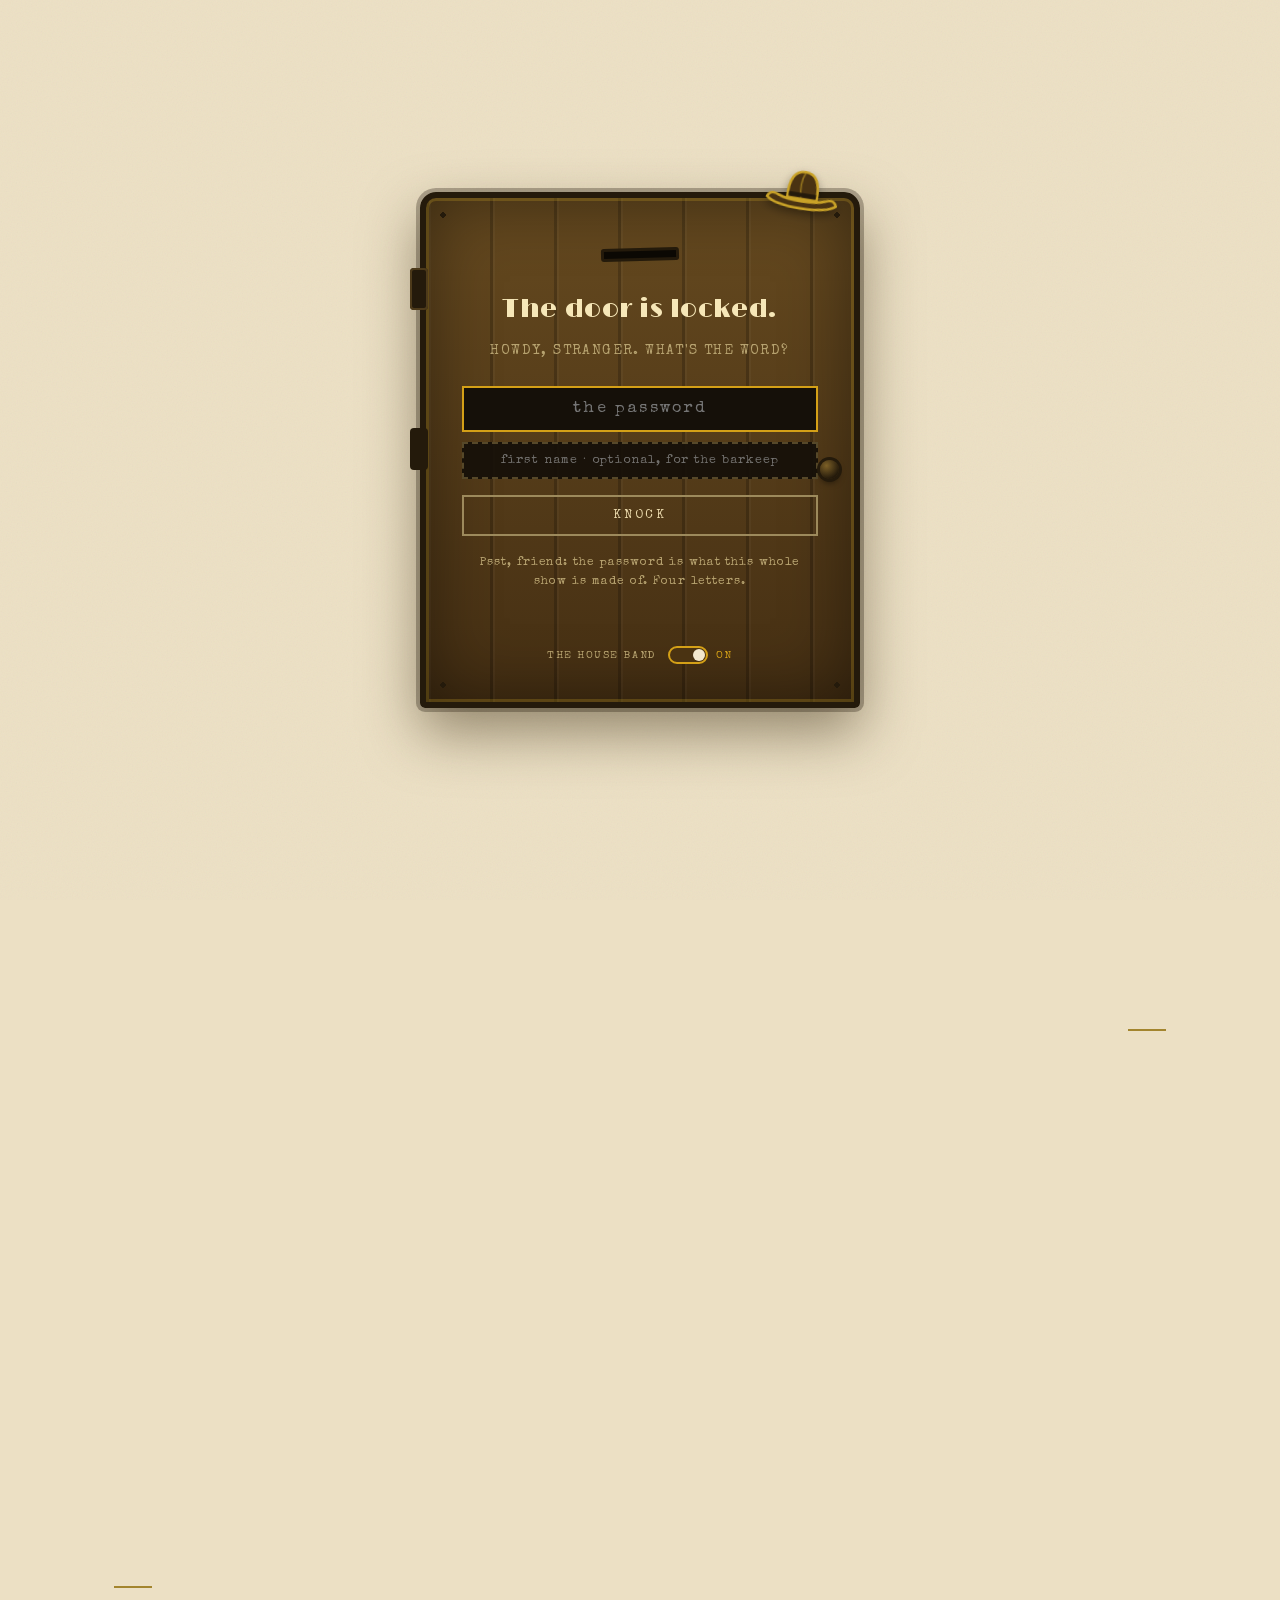
==== index.html @ 61520d90 "Add files via upload" ====
<!DOCTYPE html>
<html lang="en">
<head>
<meta charset="UTF-8">
<meta name="viewport" content="width=device-width, initial-scale=1.0">
<meta name="theme-color" content="#ece0c4">
<title>NOW SHOWING: TTB by the Numbers</title>
<meta name="description" content="Federal excise tax collections and regulated industry statistics from the Alcohol and Tobacco Tax and Trade Bureau (TTB), built entirely from TTB published data.">
<meta property="og:title" content="TTB by the Numbers">
<meta property="og:description" content="A prohibition-era picture show, with data. Federal excise taxes on alcohol, tobacco, firearms, and ammunition, told straight from TTB's published files.">
<meta property="og:type" content="website">
<meta property="og:image" content="https://juliettegudknecht-code.github.io/prohibition/og-image.png">
<meta property="og:image:width" content="1200">
<meta property="og:image:height" content="630">
<meta name="twitter:card" content="summary_large_image">
<link rel="icon" href="data:image/svg+xml,%3Csvg xmlns='http://www.w3.org/2000/svg' viewBox='0 0 64 64'%3E%3Crect width='64' height='64' fill='%2320180c'/%3E%3Crect x='4' y='4' width='56' height='56' fill='none' stroke='%23a3852e' stroke-width='2'/%3E%3Crect x='21' y='31' width='16' height='14' fill='%23a8842e'/%3E%3Crect x='18' y='22' width='22' height='26' fill='none' stroke='%23bf9c45' stroke-width='3'/%3E%3Cpath d='M40 28h4a6 6 0 0 1 6 6v6a6 6 0 0 1-6 6h-4' fill='none' stroke='%23bf9c45' stroke-width='3'/%3E%3Ccircle cx='20' cy='20' r='5' fill='%23f3e8cd'/%3E%3Ccircle cx='28' cy='17' r='6' fill='%23f3e8cd'/%3E%3Ccircle cx='35' cy='19' r='5' fill='%23f3e8cd'/%3E%3Ccircle cx='40' cy='22' r='4' fill='%23f3e8cd'/%3E%3C/svg%3E">
<link rel="apple-touch-icon" href="apple-touch-icon.png">
<script>
/* Speakeasy gate: lock the page before anything renders, unlock for the session.
   A light access gate, not real security (the page is fully client-side). */
(function(){ document.documentElement.className+=' locked'; })(); /* a speakeasy locks its door every time */
</script>
<style id="gateStyle">
  html.locked, html.locked body{ overflow:hidden !important; }
  html.locked body > *:not(#pwGate){ visibility:hidden !important; }
  #pwGate{ display:none; }
  html.locked #pwGate{
    display:flex; visibility:visible !important; position:fixed; inset:0; z-index:2147483647;
    align-items:center; justify-content:center; padding:24px; background:#ece0c4; text-align:center;
    background-image:url("data:image/svg+xml,%3Csvg xmlns='http://www.w3.org/2000/svg' width='300' height='300'%3E%3Cfilter id='n'%3E%3CfeTurbulence type='fractalNoise' baseFrequency='.8' numOctaves='2'/%3E%3C/filter%3E%3Crect width='300' height='300' filter='url(%23n)' opacity='.06'/%3E%3C/svg%3E");
  }
  html.locked #pwGate{ perspective:1000px; }
  #pwGate .door{
    width:min(440px,100%); padding:50px 36px 38px; position:relative;
    background:
      repeating-linear-gradient(90deg, rgba(0,0,0,.2) 0 3px, rgba(255,255,255,.03) 3px 5px, transparent 5px 64px),
      linear-gradient(#65491f, #452f13);
    border:6px solid #241a0b; border-radius:16px 16px 5px 5px;
    box-shadow:0 0 0 4px rgba(36,26,11,.3), inset 0 0 0 3px rgba(201,162,39,.25),
      inset 0 0 70px rgba(0,0,0,.45), 0 24px 55px rgba(60,45,20,.5);
    animation:doorIn .5s ease both;
  }
  #pwGate .door::before{
    content:""; position:absolute; left:-16px; top:70px; width:18px; height:42px;
    background:#241a0b; border-radius:4px;
    box-shadow:0 160px 0 #241a0b, inset 0 0 0 2px #4d3a1a;
  }
  #pwGate .door::after{
    content:""; position:absolute; right:15px; top:52%; width:19px; height:19px;
    border-radius:50%; background:radial-gradient(circle at 34% 30%, #7d6027, #241a0b 72%);
    box-shadow:0 0 0 3px #241a0b, 0 4px 6px rgba(0,0,0,.5);
  }
  #pwGate .nails{ position:absolute; inset:10px; pointer-events:none;
    background:
      radial-gradient(circle 4.5px at 7px 7px, #241a0b 62%, transparent 63%),
      radial-gradient(circle 4.5px at calc(100% - 7px) 7px, #241a0b 62%, transparent 63%),
      radial-gradient(circle 4.5px at 7px calc(100% - 7px), #241a0b 62%, transparent 63%),
      radial-gradient(circle 4.5px at calc(100% - 7px) calc(100% - 7px), #241a0b 62%, transparent 63%);
  }
  #pwGate .doorsign{
    position:absolute; top:-64px; left:50%; width:262px; margin-left:-131px;
    transform:rotate(-3.5deg);
    background:linear-gradient(#7d5c2c, #63471c); border:4px solid #241a0b; border-radius:8px;
    font-family:"Limelight",serif; font-size:17px; letter-spacing:.16em; text-transform:uppercase;
    color:#d9a83c; padding:8px 8px 9px; text-indent:.16em;
    box-shadow:0 8px 16px rgba(60,45,20,.4);
  }
  /* the old WELCOME, painted over: speakeasies are not welcoming */
  #pwGate .ds-no{
    display:block; position:relative; font-size:11px; letter-spacing:.34em; color:#8f7443;
  }
  #pwGate .ds-no::after{
    content:""; position:absolute; left:22%; right:22%; top:50%; height:2.5px;
    background:#a3271c; transform:rotate(-4deg); opacity:.85;
  }
  #pwGate .ds-yes{ display:block; margin-top:1px; }
  /* the knocking fist: appears at the door, raps twice, then the door opens */
  #pwGate .knocker{
    position:absolute; right:44px; top:44%; width:56px; height:auto;
    opacity:0; pointer-events:none; transform-origin:85% 85%;
    z-index:12; /* the rapping fist stays over the inputs and text, never behind them */
  }
  #pwGate.knocking .knocker{ animation:fistKnock .64s ease-in-out both; }
  @keyframes fistKnock{
    0%{ opacity:0; transform:translate(30px,-10px) rotate(18deg); }
    18%{ opacity:1; transform:translate(0,0) rotate(0deg); }
    30%{ transform:translate(22px,-7px) rotate(13deg); }
    48%{ transform:translate(0,0) rotate(0deg); }
    70%{ opacity:1; transform:translate(18px,-6px) rotate(10deg); }
    100%{ opacity:0; transform:translate(30px,-10px) rotate(18deg); }
  }
  #pwGate.knocking .door{ animation:doorRattle .64s ease-in-out; }
  @keyframes doorRattle{
    0%,12%,40%,62%,100%{ transform:translateX(0); }
    20%{ transform:translateX(-3px); }
    26%{ transform:translateX(2px); }
    50%{ transform:translateX(-3px); }
    56%{ transform:translateX(2px); }
  }
  @media (prefers-reduced-motion: reduce){
    #pwGate.knocking .knocker, #pwGate.knocking .door{ animation:none; }
  }
  #pwGate .doorsign::before, #pwGate .doorsign::after{
    content:""; position:absolute; top:-17px; width:4px; height:19px; background:#241a0b;
  }
  #pwGate .doorsign::before{ left:30px; transform:rotate(9deg); }
  #pwGate .doorsign::after{ right:30px; transform:rotate(-9deg); }
  /* the barkeep's hat, tossed onto the door corner, swaying with the draft */
  #pwGate .doorhat{
    position:absolute; top:-31px; right:8px; width:80px; height:auto;
    transform:rotate(9deg); transform-origin:50% 10%;
    filter:drop-shadow(0 4px 5px rgba(0,0,0,.35));
    animation:hatSway 5.5s ease-in-out infinite alternate;
  }
  @keyframes hatSway{ from{ transform:rotate(4deg); } to{ transform:rotate(13deg); } }
  @media (prefers-reduced-motion: reduce){
    #pwGate .doorhat{ animation:none; }
  }
  @keyframes doorIn{ from{ opacity:0; transform:translateY(12px); } to{ opacity:1; transform:none; } }
  #pwGate.opening .door{
    transform-origin:left center;
    animation:doorOpen .8s cubic-bezier(.5,.05,.7,.5) forwards;
  }
  #pwGate.opening{ animation:gateFade .5s ease .4s forwards; }
  @keyframes doorOpen{ to{ transform:rotateY(-82deg); opacity:.25; } }
  @keyframes gateFade{ to{ opacity:0; } }
  @media (prefers-reduced-motion: reduce){
    #pwGate .door, #pwGate.opening .door, #pwGate.opening{ animation:none; }
  }
  #pwGate .slot{
    width:78px; height:13px; margin:0 auto 26px; background:#0b0803;
    border:3px solid #241a0b; border-radius:3px; transform:rotate(-1.6deg);
  }
  #pwGate h2{
    margin:0 0 10px; font-family:"Limelight",serif; font-weight:400;
    font-size:27px; color:#f6e7b8; letter-spacing:.02em;
  }
  #pwGate .ask{
    font-family:"Special Elite","Courier New",monospace; font-size:14px; color:#b7a370;
    letter-spacing:.1em; text-transform:uppercase; margin:0 0 24px;
  }
  #pwGate input{
    width:100%; box-sizing:border-box; padding:13px 14px; font-size:16px; text-align:center;
    font-family:"Special Elite","Courier New",monospace; letter-spacing:.14em;
    background:#151009; border:2px solid #574a2c; color:#efe2bb; outline:none;
  }
  #pwGate input:focus{ border-color:#d4a017; }
  #pwGate button{
    margin-top:16px; width:100%; padding:12px; cursor:pointer;
    font-family:"Special Elite","Courier New",monospace; font-size:13px;
    letter-spacing:.22em; text-transform:uppercase;
    background:transparent; border:2px solid #9d8a5c; color:#e9d8ab;
  }
  #pwGate button:hover{ border-color:#d4a017; color:#d4a017; }
  #pwGate .hint{
    margin:18px 0 0; font-family:"Special Elite","Courier New",monospace;
    font-size:12px; letter-spacing:.08em; color:#b7a370;
  }
  #pwGate .msg{
    min-height:20px; margin-top:14px; font-family:"Special Elite","Courier New",monospace;
    font-size:12px; letter-spacing:.08em; color:#a3392a;
  }
  #pwGate.bad .door{ animation:doorShake .4s; }
  @keyframes doorShake{ 0%,100%{transform:translateX(0);} 20%{transform:translateX(-9px);} 40%{transform:translateX(8px);} 60%{transform:translateX(-6px);} 80%{transform:translateX(4px);} }
  #pwGate .gate-sound{
    display:flex; align-items:center; justify-content:center; gap:11px; margin-top:20px;
    font-family:"Special Elite","Courier New",monospace; font-size:11px; letter-spacing:.14em;
    text-transform:uppercase; color:#b7a370;
  }
  #pwGate .gs-switch{
    display:inline-flex; align-items:center; gap:8px; width:auto; margin:0; padding:0;
    background:transparent; border:none; cursor:pointer; color:#b7a370;
    font-family:inherit; font-size:11px; letter-spacing:.14em; text-transform:uppercase;
  }
  #pwGate .gs-track{
    position:relative; width:40px; height:18px; border-radius:10px; flex:none;
    background:#151009; border:2px solid #574a2c; transition:background .2s, border-color .2s;
  }
  #pwGate .gs-knob{
    position:absolute; top:1px; left:1px; width:12px; height:12px; border-radius:50%;
    background:#9d8a5c; transition:transform .22s cubic-bezier(.3,.7,.4,1.3), background .2s;
  }
  #pwGate .gs-switch:hover{ color:#d4a017; border:none; }
  #pwGate .gs-switch[aria-checked="true"] .gs-track{ background:#4a3312; border-color:#d4a017; }
  #pwGate .gs-switch[aria-checked="true"] .gs-knob{ transform:translateX(22px); background:#f3e8cd; }
  #pwGate .gs-switch[aria-checked="true"] .gs-state{ color:#d4a017; }
</style>
<link rel="stylesheet" href="styles.css?v=102">
</head>
<body>

<div id="pwGate">
  <div class="door">
    <svg class="doorhat" viewBox="0 0 76 50" aria-hidden="true">
      <path d="M24 31 C23 13 28 5 38 5 C48 5 53 13 52 31 Z" fill="#4a3312" stroke="#c9a227" stroke-width="2.5" stroke-linejoin="round"/>
      <path d="M38 6 C35 13 35 22 37 30" fill="none" stroke="#c9a227" stroke-width="1.6" opacity=".55"/>
      <path d="M25 27 h26" stroke="#241a0b" stroke-width="4"/>
      <path d="M5 33 C7 27 12 28 16 30 C26 34 50 34 60 30 C64 28 69 27 71 33 C60 42 16 42 5 33 Z" fill="#4a3312" stroke="#c9a227" stroke-width="2.5" stroke-linejoin="round"/>
    </svg>
    <span class="nails" aria-hidden="true"></span>
    <svg class="knocker" viewBox="0 0 64 56" aria-hidden="true">
      <g stroke="#241a0b" stroke-width="2.4" stroke-linejoin="round">
        <rect x="42" y="16" width="16" height="26" rx="3" fill="#4a3312"/>
        <path d="M10 24 q-3 6 0 12 q1 3 5 4 l24 3 q7 0 7 -6 l0 -14 q0 -6 -7 -6 l-24 3 q-4 1 -5 4 z" fill="#e8c87d"/>
        <path d="M10 24 q6 -2 10 0 M10 36 q6 2 10 0 M14 30 h8" fill="none" stroke-width="1.8" opacity=".55"/>
        <path d="M20 40 q10 5 18 2" fill="none" stroke-width="1.8" opacity=".55"/>
      </g>
    </svg>
    <div class="slot"></div>
    <h2 id="gateTitle">The door is locked.</h2>
    <p class="ask" id="gateAsk">Howdy, stranger. What's the word?</p>
    <form id="gateForm">
      <input id="gateInput" type="password" autocomplete="off" autocapitalize="off" spellcheck="false" aria-label="Password" placeholder="the password">
      <input id="nameOpt" type="text" maxlength="24" autocomplete="off" spellcheck="false" aria-label="First name, optional" placeholder="first name &middot; optional, for the barkeep">
      <button type="submit">Knock</button>
    </form>
    <p class="hint" id="gateHint">Psst, friend: the password is what this whole show is made of. Four letters.</p>
    <p class="msg" id="gateMsg"></p>
    <div class="gate-sound">
      <span class="gs-label">The house band</span>
      <button type="button" id="gateSoundBtn" class="gs-switch" role="switch" aria-checked="true" aria-label="Play music when you enter">
        <span class="gs-track"><span class="gs-knob"></span></span>
        <span class="gs-state">On</span>
      </button>
    </div>
  </div>
</div>
<script>
(function(){
  var pwForm=document.getElementById('gateForm'), pwInput=document.getElementById('gateInput'),
      nameOpt=document.getElementById('nameOpt'),
      gate=document.getElementById('pwGate'), msg=document.getElementById('gateMsg');
  if(!document.documentElement.classList.contains('locked')) return;
  var guest='';
  try{ nameOpt.value=sessionStorage.getItem('ttbName')||''; }catch(e){}
  pwInput.focus();

  /* the house-band switch: default ON now (she asked for the music back); off
     mutes both the record and the knock */
  var soundBtn=document.getElementById('gateSoundBtn'), soundOn=true;
  try{ var sv=sessionStorage.getItem('ttbSound'); soundOn=(sv===null)?true:(sv==='on'); }catch(e){}
  try{ sessionStorage.setItem('ttbSound', soundOn?'on':'off'); }catch(e){}
  function renderSound(){ if(!soundBtn) return; soundBtn.setAttribute('aria-checked',String(soundOn)); var st=soundBtn.querySelector('.gs-state'); if(st) st.textContent=soundOn?'On':'Off'; }
  renderSound();
  if(soundBtn) soundBtn.addEventListener('click',function(){ soundOn=!soundOn; try{ sessionStorage.setItem('ttbSound', soundOn?'on':'off'); }catch(e){} renderSound(); });

  /* two knuckle raps on old wood, only when the band is on */
  function knockSound(){
    if(!soundOn) return;
    try{
      var C=window.AudioContext||window.webkitAudioContext, ctx=new C();
      if(ctx.state==='suspended') ctx.resume();
      [0,0.26].forEach(function(off){
        var t=ctx.currentTime+0.02+off;
        var o=ctx.createOscillator(); o.type='sine';
        o.frequency.setValueAtTime(104,t); o.frequency.exponentialRampToValueAtTime(52,t+0.09);
        var g=ctx.createGain(); g.gain.setValueAtTime(0.5,t); g.gain.exponentialRampToValueAtTime(0.001,t+0.17);
        o.connect(g); g.connect(ctx.destination); o.start(t); o.stop(t+0.19);
      });
    }catch(e){}
  }

  function finishUnlock(){
    document.documentElement.classList.remove('locked');
    gate.classList.remove('opening','knocking');
    window.dispatchEvent(new Event('speakeasyUnlocked'));
  }
  function unlock(){
    try{ sessionStorage.setItem('ttbName', guest); }catch(e){}
    var reduce=false; try{ reduce=window.matchMedia('(prefers-reduced-motion: reduce)').matches; }catch(e){}
    if(reduce){ finishUnlock(); return; }
    /* knock first, like decent folk, then the door swings open */
    gate.classList.add('knocking');
    knockSound();
    setTimeout(function(){ gate.classList.add('opening'); }, 660);
    setTimeout(finishUnlock, 1500);
  }
  pwForm.addEventListener('submit', function(ev){
    ev.preventDefault();
    if(gate.classList.contains('knocking')) return;
    if(pwInput.value.trim().toLowerCase()==='data'){
      guest=(nameOpt.value||'').trim().slice(0,24);
      unlock();
    } else {
      gate.classList.remove('bad'); void gate.offsetWidth; gate.classList.add('bad');
      msg.textContent='That is not it. Read the whisper below and try again.';
      pwInput.select();
    }
  });
})();
</script>

<!-- ============ the picture show ============ -->
<div id="intro" aria-hidden="true">
  <div class="grain"></div>
  <div class="scratches"></div>
  <div class="vignette"></div>
  <svg class="tumbleweed" viewBox="0 0 60 60" fill="none" stroke="currentColor" stroke-linecap="round" aria-hidden="true">
    <path d="M31 7 C22 6 12 13 9 22 C6 32 10 44 19 49 C27 54 40 53 47 46 C53 40 55 30 51 21 C47 12 39 8 31 7" stroke-width=".7" opacity=".3"/>
    <path d="M29 31 C24 25 24 17 29 9 M29 31 C34 27 42 26 50 29 M29 31 C32 38 30 46 24 51 M29 31 C23 34 15 33 9 28 M29 31 C24 27 21 20 24 12 M29 31 C36 32 42 38 43 46 M29 31 C26 37 19 42 11 42 M29 31 C35 26 40 20 40 12 M29 31 C33 30 39 24 46 17 M29 31 C22 30 16 24 14 16" stroke-width=".9"/>
    <path d="M29 9l-4-3 M29 9l4-4 M50 29l5-4 M50 29l4 3 M24 51l-5 3 M24 51l2 5 M9 28l-5-3 M9 28l-4 4 M24 12l-4-4 M43 46l5 3 M43 46l3 5 M11 42l-5 3 M40 12l2-6 M46 17l5-3 M14 16l-3-5" stroke-width=".75" opacity=".85"/>
    <path d="M25 20c3 3 7 4 11 2 M20 35c4 4 10 4 15 0 M33 41c4-2 6-5 7-9 M22 26c2 4 6 6 10 6 M35 22c-1 4-4 7-8 8 M27 14c-2 3-2 7 0 10 M38 30c2 3 2 7-1 10 M17 22c0 4 2 8 6 10" stroke-width=".6" opacity=".5"/>
  </svg>

  <button id="introSkip" type="button">Skip the reel &#187;</button>

  <div class="scene" data-scene="0" data-screen-label="Reel leader">
    <div class="leader-wrap">
      <div class="leader">
        <span class="sweep"></span>
        <span id="leaderNum" class="l-num">3</span>
      </div>
      <p class="leader-cap">The picture show is about to begin</p>
    </div>
  </div>

  <div class="scene" data-scene="1" data-screen-label="Howdy card">
    <div class="card">
      <div class="deco">&#9670; &middot; &#9670; &middot; &#9670;</div>
      <p class="typed" data-type="Howdy. This is the story of taxes, taverns, and the bureau that kept the books."></p>
      <p class="sub">A true story, from the bureau's own books</p>
    </div>
  </div>

  <div class="scene" data-scene="2" data-screen-label="The dry years">
    <div class="card">
      <div class="deco">&#9670; &middot; &#9670; &middot; &#9670;</div>
      <p class="typed" data-type="In 1920, the country goes dry."></p>
      <div class="era-row">
        <div class="era">
          <span class="stamp s-red">Prohibited<small>jan 17, 1920</small></span>
          <p class="typed" data-type="Treasury agents run enforcement. The TTB is still 83 years away."></p>
        </div>
        <div class="era-arrow" aria-hidden="true">
          <svg viewBox="0 0 58 24" fill="none" stroke="currentColor" stroke-width="2.5" stroke-linecap="round" stroke-linejoin="round">
            <path class="ea-line" d="M3 12h44"/>
            <path class="ea-head" d="M40 4l12 8-12 8"/>
          </svg>
        </div>
        <div class="era">
          <span class="stamp green s-green">Repealed<small>dec 5, 1933</small></span>
          <p class="typed" data-type="The taps reopen, and the job moves from the Alcohol Tax Unit to ATF, and finally to today's TTB."></p>
        </div>
      </div>
    </div>
  </div>

  <div class="scene" data-scene="rs">
    <div class="card roadcard">
      <svg viewBox="0 0 640 460" preserveAspectRatio="xMidYMid meet" role="img" aria-label="A two-lane road at dusk runs up to a green enamel roadside sign on two posts, the low sun setting behind it. The sign reads: You are now entering The Prohibition Era. Saloons shut, stills smashed, not a drop poured, by order of the law. Then it cracks and breaks in two, and behind it the outlaws have painted: Not here, partner. The back door's open, come on in.">
        <defs>
          <clipPath id="rsSunClip"><rect x="0" y="0" width="640" height="250"/></clipPath>
          <clipPath id="rsTop"><path d="M150 64 H556 V145 L500 151 L455 142 L410 153 L366 140 L322 154 L278 141 L233 152 L195 139 L150 147 Z"/></clipPath>
          <clipPath id="rsBot"><path d="M150 147 L195 139 L233 152 L278 141 L322 154 L366 140 L410 153 L455 142 L500 151 L556 145 V232 H150 Z"/></clipPath>
          <g id="rsPanel">
            <rect x="150" y="70" width="406" height="156" rx="10" fill="#3c5142"/>
            <path d="M548 74 v148 a8 8 0 0 1 -8 4 h-2 v-156 h2 a8 8 0 0 1 8 4 z" fill="#2f4034" opacity=".8"/>
            <rect x="150" y="70" width="406" height="6" rx="3" fill="#4a5f50" opacity=".7"/>
            <path d="M164 83 Q360 80 542 83 Q545 154 542 213 Q360 216 164 213 Q161 148 164 83 Z" fill="none" stroke="#ece0c4" stroke-width="2" opacity=".82"/>
            <path d="M150 80 q10 -6 16 2 q-9 1 -16 8 z" fill="#6d5636"/>
            <path d="M556 214 q-9 7 -18 3 q8 -3 12 -12 z" fill="#6d5636"/>
            <circle cx="169" cy="89" r="3" fill="#d9cfa9"/>
            <circle cx="537" cy="89" r="3" fill="#d9cfa9"/>
            <circle cx="169" cy="207" r="3" fill="#d9cfa9"/>
            <circle cx="537" cy="207" r="3" fill="#d9cfa9"/>
            <text x="353" y="107" text-anchor="middle" style="font-family:var(--type)" font-size="13" letter-spacing="3" fill="#ece0c4">YOU ARE NOW ENTERING</text>
            <text x="353" y="150" text-anchor="middle" style="font-family:var(--marquee)" font-size="27" textLength="366" lengthAdjust="spacingAndGlyphs" fill="#e9c96a">THE PROHIBITION ERA</text>
            <line x1="206" y1="167" x2="500" y2="167" stroke="#ece0c4" stroke-width="1" opacity=".5"/>
            <text x="353" y="187" text-anchor="middle" style="font-family:var(--type)" font-size="11.5" fill="#e0d0a4">saloons shut &#183; stills smashed</text>
            <text x="353" y="204" text-anchor="middle" style="font-family:var(--type)" font-size="11.5" fill="#e0d0a4">not a drop poured &#183; by order of the law</text>
          </g>
        </defs>

        <!-- sky: four flat screenprint bands -->
        <rect x="0" y="0" width="640" height="96" fill="#2f3d47"/>
        <rect x="0" y="96" width="640" height="72" fill="#6a5f57"/>
        <rect x="0" y="168" width="640" height="56" fill="#b6894e"/>
        <rect x="0" y="224" width="640" height="26" fill="#d7a252"/>

        <!-- low sun, upper half only, so the sign eclipses it -->
        <g clip-path="url(#rsSunClip)">
          <circle cx="516" cy="250" r="52" fill="#c9a24f"/>
          <circle cx="516" cy="250" r="52" fill="none" stroke="#ece0c4" stroke-width="1.5" opacity=".3"/>
        </g>

        <!-- ground -->
        <rect x="0" y="250" width="640" height="210" fill="#ac9059"/>
        <line x1="0" y1="250" x2="640" y2="250" stroke="#8a7647" stroke-width="1.5"/>
        <rect x="0" y="410" width="640" height="50" fill="#6d5636"/>

        <!-- one long raking dusk shadow thrown left of the sign -->
        <path d="M228 330 L486 330 L372 452 L108 452 Z" fill="#241a0b" opacity=".22"/>

        <!-- the road: a straight two-lane running dead under the sign, converging
             to a single point on the horizon so it reads as distance, not a dead end -->
        <path d="M200 460 L353 250 L506 460 Z" fill="#3a352f"/>
        <!-- center dashes drawn one by one, each tapered toward the vanishing point -->
        <g fill="#efe2bb" opacity=".82">
          <path d="M349.7 448 L356.3 448 L355.9 421 L350.1 421 Z"/>
          <path d="M350.4 404 L355.6 404 L355.2 381 L350.8 381 Z"/>
          <path d="M351.1 367 L354.9 367 L354.6 348 L351.4 348 Z"/>
          <path d="M351.6 336 L354.4 336 L354.2 322 L351.8 322 Z"/>
          <path d="M352 312 L354 312 L353.9 302 L352.1 302 Z"/>
          <path d="M352.3 294 L353.7 294 L353.6 287 L352.4 287 Z"/>
          <path d="M352.55 281 L353.45 281 L353.4 276 L352.6 276 Z"/>
        </g>

        <!-- posts -->
        <ellipse cx="231" cy="333" rx="13" ry="3.5" fill="#241a0b" opacity=".3"/>
        <ellipse cx="477" cy="333" rx="13" ry="3.5" fill="#241a0b" opacity=".3"/>
        <rect x="224" y="224" width="14" height="109" fill="#452f13"/>
        <rect x="224" y="224" width="3.5" height="109" fill="#65491f"/>
        <rect x="470" y="224" width="14" height="109" fill="#452f13"/>
        <rect x="470" y="224" width="3.5" height="109" fill="#65491f"/>

        <!-- the outlaws' reply, painted behind the sign, revealed by the break -->
        <g class="rs-rebel">
          <text class="rs-reply" x="353" y="145" text-anchor="middle" transform="rotate(-3 353 145)" style="font-family:var(--marquee)" font-size="30" textLength="292" lengthAdjust="spacingAndGlyphs" fill="#5e0c02">Not here, partner</text>
          <text class="rs-sub" x="353" y="168" text-anchor="middle" style="font-family:var(--type)" font-size="11" letter-spacing="1.5" fill="#7a1005">the back door&#39;s open &#183; come on in</text>
        </g>

        <!-- the sign, in two pieces that snap apart along a jagged crack -->
        <g class="rs-piece rs-top">
          <g clip-path="url(#rsTop)"><use href="#rsPanel"/></g>
          <path class="rs-tear" d="M150 147 L195 139 L233 152 L278 141 L322 154 L366 140 L410 153 L455 142 L500 151 L556 145" fill="none" stroke="#d9cfa9" stroke-width="1.6" opacity="0"/>
        </g>
        <g class="rs-piece rs-bot">
          <g clip-path="url(#rsBot)"><use href="#rsPanel"/></g>
          <path class="rs-tear" d="M150 147 L195 139 L233 152 L278 141 L322 154 L366 140 L410 153 L455 142 L500 151 L556 145" fill="none" stroke="#25332b" stroke-width="1.6" opacity="0"/>
        </g>
      </svg>
    </div>
  </div>
</div>

<header class="site-header">
  <div class="wrap">
    <a class="brand" href="#top">
      <svg class="brand-glyph" width="26" height="26" viewBox="0 0 24 24" fill="none" stroke="currentColor" stroke-width="1.6" stroke-linecap="round" aria-hidden="true"><path d="M6 4h9v16H6zM15 8h3a2 2 0 0 1 2 2v4a2 2 0 0 1-2 2h-3"/><path d="M6 8h9" opacity=".6"/><path d="M8.5 11v6M11 11v6" opacity=".35"/></svg>
      <span class="brand-text">
        <span class="mark">TTB by the Numbers</span>
        <span class="tag">A prohibition-era picture show, with data</span>
      </span>
    </a>
    <div class="head-deco" aria-hidden="true">&#9670; &middot; &#9670; &middot; &#9670;</div>
    <button id="helpOpen" type="button" aria-haspopup="dialog" aria-controls="helpModal">
      <svg class="hlp-ico" viewBox="0 0 24 24" fill="none" stroke="currentColor" stroke-width="1.8" aria-hidden="true"><circle cx="12" cy="12" r="9"/><path d="M9.3 9.2a2.7 2.7 0 0 1 5.3 .9c0 1.9-2.6 2.1-2.6 3.9" stroke-linecap="round"/><circle cx="12" cy="17.3" r="1" fill="currentColor" stroke="none"/></svg>
      How to use this page
    </button>
  </div>
</header>

<main id="top">

  <section class="hero" id="heroSec">
    <div class="wrap">
      <div class="poster">
        <div class="deco-top">&#9670; &middot; &#9670; &middot; &#9670;</div>
        <div class="kick tw" data-type="The federal government's ledger of alcohol and tobacco, FY 2015 to FY 2025"></div>
        <div class="big-number"><span data-countup="20.6" data-decimals="1" data-prefix="$">0</span><span class="unit"> billion</span></div>
        <h1>Fiscal year 2025's take in alcohol, tobacco, firearms, and ammunition excise taxes.</h1>
        <p class="hero-why">Built from public data published by the Alcohol and Tobacco Tax and Trade Bureau (TTB), the Treasury bureau that collects these taxes and regulates the industries that pay them. One page that shows how I work with public data. Sources are named, discrepancies are explained, and redactions are left visible rather than guessed.</p>
        <details class="house-rules">
          <summary class="hr-title"><span aria-hidden="true">&#9733;</span> House Rules <span aria-hidden="true">&#9733;</span></summary>
          <p>Every figure rides in from TTB's own published files, and every chart names its source. No exceptions, partner.</p>
          <p>A named TTB release stands behind every chart: open "Here's the ledger" under any figure for the table, the units, and the source. Files current as of July 2026.</p>
        </details>
        <button id="shortPour" type="button"><span class="sp-ask">Here on business?</span> Start here &middot; the one-minute briefing</button>
        <div class="hero-ticker">
          <div class="t">
            <div class="n"><span data-countup="56" data-prefix="$">0</span><small>M/day</small></div>
            <div class="l">average daily collections, FY 2025</div>
          </div>
          <div class="t">
            <div class="n"><span data-countup="38">0</span><small>%</small></div>
            <div class="l">drop in tobacco tax revenue since FY 2015</div>
          </div>
          <div class="t">
            <div class="n"><span data-countup="4.3" data-decimals="1">0</span><small>B gal</small></div>
            <div class="l">of beer taxed in 2025</div>
          </div>
          <div class="t">
            <div class="n"><span data-countup="83849" data-comma="1">0</span></div>
            <div class="l">active alcohol permits, July 2026</div>
          </div>
        </div>
      </div>
    </div>
  </section>

  <section class="section" id="ontap">
    <svg class="wm" viewBox="0 0 24 24" fill="none" stroke="currentColor" stroke-width="0.55" stroke-linecap="round" stroke-linejoin="round" aria-hidden="true">
      <path d="M3 15.5c5.5 3 12.5 3 18 0"/>
      <path d="M3 15.5c-.9-.6-.9-1.6.3-2.1 1.3-.6 2.9-1 2.9-1 .3-2.7 1-5.5 2.3-6.7a3.4 3.4 0 0 1 4.9 0c1.3 1.2 2 4 2.3 6.7 0 0 1.6.4 2.9 1 1.2.5 1.2 1.5.3 2.1"/>
      <path d="M9.4 6.6c1.6 1.2 3.6 1.2 5.2 0"/>
    </svg>
    <div class="wrap">
      <div class="sec-head reveal">
        <div class="kicker tw" data-type="Before the show &middot; The bar menu"></div>
        <h2>What's on <em>tap</em>?</h2>
        <p class="intro">Five taxes keep this house open.</p>
      </div>
      <div class="tap-pour reveal" aria-hidden="true">
        <svg viewBox="0 0 80 100" fill="none">
          <path d="M8 16 H40 M24 16 V7 M15 7 h18 M40 16 V26 M33 26 h14" stroke="#59462f" stroke-width="5" stroke-linecap="round"/>
          <rect class="tp-stream" x="37.5" y="28" width="5" height="36" fill="#c2922a"/>
          <rect class="tp-liq" x="28" y="64" width="24" height="26" fill="#c2922a"/>
          <circle class="tp-f1" cx="33" cy="65" r="4" fill="#fbf4dd"/>
          <circle class="tp-f2" cx="40" cy="63" r="4.5" fill="#fbf4dd"/>
          <circle class="tp-f3" cx="47" cy="65" r="4" fill="#fbf4dd"/>
          <path d="M24 62 h32 l-3 30 h-26 z" stroke="#221708" stroke-width="2" fill="none"/>
        </svg>
      </div>
      <div class="tap-row reveal" id="tapRow" role="group" aria-label="Pick a product to see its numbers"></div>
      <div class="tap-detail" id="tapDetail" aria-live="polite" hidden></div>
      <p class="fig-source reveal" style="max-width:880px" data-ledger="tapMenu" data-chip="The menu, itemized" data-title="What's on tap"><b>Source:</b> TTB Statistical Release TTB S 5630, Tax Collections, final annual cumulative summaries, FY 2015 and FY 2025. Volume figures are from the TTB National Statistical Reports, calendar year 2025.</p>
    </div>
  </section>

  <section class="section" id="prologue">
    <svg class="wm" viewBox="0 0 24 27" fill="none" stroke="currentColor" stroke-width="0.55" aria-hidden="true">
      <circle cx="12" cy="15.5" r="9.6"/><circle cx="12" cy="15.5" r="7.8"/>
      <path d="M12 9.8v5.7l4 2.8"/><rect x="10.6" y="3" width="2.8" height="1.8"/><path d="M12 4.8v1.1M9.3 5.6l1 1M14.7 5.6l-1 1"/>
    </svg>
    <div class="wrap">
      <div class="sec-head reveal">
        <div class="sec-no">P</div>
        <div class="kicker tw" data-type="Prologue &middot; The rates, 1910 to today"></div>
        <h2>What survived Prohibition? <em>The tax.</em></h2>
        <p class="intro">In 1910 beer was taxed at $1.00 a barrel and spirits at $1.10 a proof gallon. War drove the rates up, and Prohibition outlawed the products without ever repealing the taxes. The ledger never closed.</p>
      </div>

      <div class="figure reveal">
        <p class="fig-title">One hundred sixteen years of tax rates</p>
        <p class="fig-sub">General rate in effect, dollars per unit, 1910 to present</p>
        <div class="fig-toggle" id="ratesToggle" role="group" aria-label="Choose a product"></div>
        <div class="chart-box tall" style="height:460px"><canvas id="chartRates"></canvas></div>
        <p class="fig-source"><b>Source:</b> TTB, Historical Tax Rates page (tables for distilled spirits, wine, and beer, series through 2017) and TTB Tax Rates page (calendar years 2018 to present). The spirits line uses the beverage-use rate where the historical table lists one. Small brewer and CBMA reduced rates are not charted; they are described in the 2018 milestone. The diamonds along the bottom of the chart are the story: click one.</p>
      </div>
    </div>
  </section>

  <section class="section" id="collections">
    <svg class="wm" viewBox="0 0 24 24" fill="none" stroke="currentColor" stroke-width="0.55" aria-hidden="true">
      <circle cx="12" cy="12" r="10"/><circle cx="12" cy="12" r="7.8"/>
      <path d="M12 6.8v10.4M14.6 8.9c-.5-1-1.5-1.4-2.6-1.4-1.4 0-2.5.8-2.5 2.1 0 2.9 5 1.6 5 4.6 0 1.3-1.1 2.1-2.5 2.1-1.1 0-2.1-.4-2.6-1.4"/>
      <path d="M12 1.4v1.2M12 21.4v1.2M1.4 12h1.2M21.4 12h1.2M4.6 4.6l.9.9M18.5 18.5l.9.9M19.4 4.6l-.9.9M5.5 18.5l-.9.9"/>
    </svg>
    <div class="wrap">
      <div class="sec-head reveal">
        <div class="sec-no">I</div>
        <div class="kicker tw" data-type="Reel one &middot; Tax collections"></div>
        <h2>Why did collections fall <em>19 percent</em> in a decade?</h2>
        <p class="barkeep tw" data-barkeep='"Start a tab, {name}?"'></p>
        <p class="intro">TTB brought in $25.5 billion in FY 2015 and $20.6 billion in FY 2025; tobacco more than accounts for the decline. The import share, collected at the border by U.S. Customs and Border Protection, grew from 13 to 25 percent.</p>
      </div>

      <div class="figure reveal">
        <p class="fig-title">The take: collections over time, in billions of coins</p>
        <p class="picto-key">Each coin is one billion dollars, imports included. The red arrow marks the drop; select it for why the take fell.</p>
        <div class="svgfig" id="coinStacks"></div>
        <p class="fig-source"><b>Source:</b> TTB Statistical Release TTB S 5630, Tax Collections, final annual cumulative summaries, FY 2015 to FY 2025.</p>
      </div>

      <div class="figure reveal">
        <p class="fig-title">Choose your door</p>
        <p class="fig-sub">There are two totals in this data and both are right: the front door is the domestic side TTB administers itself, the border gate is import tax collected by CBP, and the FY 2025 gap was $5.2 billion. This page uses the all-in total unless a figure says otherwise.</p>
        <div class="svgfig" id="twoDoors"></div>
        <p class="fig-source"><b>Source:</b> TTB Statistical Release TTB S 5630, Tax Collections, final annual cumulative summaries, FY 2015 and FY 2025. The domestic figure is total TTB tax collections; the import figure is taxes collected on imports by U.S. Customs and Border Protection.</p>
      </div>

      <div class="figure reveal">
        <p class="fig-title">FY 2025 collections, piece by piece</p>
        <p class="fig-sub">Each icon is 1 percent of the total. Click a product to pour its funnel. Alcohol together has outweighed tobacco every year since FY 2022, led by spirits.</p>
        <div class="waffle" id="waffleShare" aria-label="Waffle chart of FY 2025 collections by product. Click a product to see its funnel."></div>
        <div class="waffle-legend" id="waffleLegend"></div>
        <div class="alc-funnel" id="waffleFunnel" hidden></div>
        <p class="fig-source"><b>Source:</b> TTB Statistical Release TTB S 5630, Tax Collections, cumulative summary, FY 2025 final. Shares rounded to whole percents; special occupational tax and unclassified collections, under 0.05 percent combined, are folded into the largest block. Funnel shares are of total tax collections, imports included.</p>
      </div>

      <div class="callout wc reveal">
        <span class="co-badge">Since 1791</span>
        <span class="wc-seal" aria-hidden="true">
          <svg viewBox="0 0 90 90">
            <circle cx="45" cy="45" r="42" fill="#c9a227" stroke="#7a5410" stroke-width="2.5"/>
            <circle cx="45" cy="45" r="35" fill="none" stroke="#7a5410" stroke-width="1.2" stroke-dasharray="1.5 3.6" opacity=".7"/>
            <text x="45" y="30" text-anchor="middle" class="wcs-top">STILL DUE</text>
            <text x="45" y="54" text-anchor="middle" class="wcs-big">$13.50</text>
            <text x="45" y="68" text-anchor="middle" class="wcs-bot">A PROOF GALLON</text>
          </svg>
        </span>
        <span class="co-art" aria-hidden="true">
          <svg class="co-fork" viewBox="0 0 20 46" fill="none" stroke="#8a7853" stroke-width="1.6" stroke-linecap="round">
            <path d="M10 13 V44"/>
            <path d="M3 2 V12 M10 1 V13 M17 2 V12"/>
            <path d="M3 12 H17"/>
          </svg>
          <svg class="co-jug" viewBox="0 0 24 28" fill="none" stroke="#7a5410" stroke-width="1.4" stroke-linejoin="round">
            <path d="M9 3.5h6v2.6c3 1.4 5 4 5 7.9v8a3 3 0 0 1-3 3H7a3 3 0 0 1-3-3v-8c0-3.9 2-6.5 5-7.9z"/>
            <path d="M9 3.5c0-1.2 6-1.2 6 0"/>
            <circle cx="16" cy="9.6" r="1.5"/>
            <text x="12" y="20.5" text-anchor="middle" font-size="6" fill="#7a5410" stroke="none" font-family="Special Elite,monospace">XXX</text>
          </svg>
          <svg class="co-hat" viewBox="0 0 76 50">
            <path d="M24 31 C23 13 28 5 38 5 C48 5 53 13 52 31 Z" fill="#4a3312" stroke="#c9a227" stroke-width="2.5" stroke-linejoin="round"/>
            <path d="M38 6 C35 13 35 22 37 30" fill="none" stroke="#c9a227" stroke-width="1.6" opacity=".55"/>
            <path d="M25 27 h26" stroke="#241a0b" stroke-width="4"/>
            <path d="M5 33 C7 27 12 28 16 30 C26 34 50 34 60 30 C64 28 69 27 71 33 C60 42 16 42 5 33 Z" fill="#4a3312" stroke="#c9a227" stroke-width="2.5" stroke-linejoin="round"/>
          </svg>
        </span>
        <p><b>The Whiskey Rebellion.</b> 1791: Alexander Hamilton slaps the young republic's first tax on something made at home, and the frontier does not take kindly to it. Stills vanish into the hills, tax men ride out and come home tarred and feathered, and by 1794 George Washington himself saddles up with the militia to put it down. The rebels folded. The tax never did. TTB still collects its great-great-grandchild today, $13.50 a proof gallon, hat tipped, no hard feelings.</p>
      </div>
    </div>
  </section>

  <section class="section" id="alcohol">
    <svg class="wm" viewBox="0 0 26 27" fill="none" stroke="currentColor" stroke-width="0.55" aria-hidden="true">
      <path d="M6 7h11v18H6z"/>
      <path d="M17 11h3a2.8 2.8 0 0 1 2.8 2.8v4.2A2.8 2.8 0 0 1 20 20.8h-3"/>
      <path d="M6 10.6h11"/>
      <path d="M5.3 7c-1-2.4.9-3.8 2.4-3.2.6-2 2.9-2.4 3.8-.9 1.2-1.4 3.5-.9 4 .7 1.7-.4 3 1.3 1.9 3.4"/>
      <circle cx="9.4" cy="15.4" r=".65"/><circle cx="13.2" cy="19.6" r=".5"/><circle cx="10.8" cy="22.8" r=".4"/>
    </svg>
    <div class="wrap">
      <div class="sec-head reveal">
        <div class="sec-no">II</div>
        <div class="kicker tw" data-type="Reel two &middot; Alcohol production"></div>
        <h2>Is America drinking <em>less</em>?</h2>
        <p class="barkeep tw" data-barkeep='"Right this way to the taps."'></p>
        <p class="intro">TTB's operational reports track what the country actually makes. Beer removals fell 21 percent from 2015 to 2025, and wine production 31 percent. These figures run on calendar years, not the fiscal years the collections use; the firearms tax below is the exception, shown by fiscal year.</p>
      </div>

      <div class="figure reveal" id="unitFigure" data-multi="1">
        <p class="fig-title" id="puTitle">Taxable beer, poured out in mugs</p>
        <div class="fig-toggle" id="pictoToggle" role="group" aria-label="Pick a product"></div>
        <p class="picto-key" id="puKey">Each mug is 20 million barrels of taxable removals. A barrel is 31 gallons.</p>
        <div class="picto-rows" id="beerMugs"></div>
        <div class="picto-rows" id="wineBottles" hidden></div>
        <div class="picto-rows" id="spiritBarrels" hidden></div>
        <div class="picto-rows" id="cigRows" hidden></div>
        <div class="picto-rows" id="faetCartridges" hidden></div>
        <p class="fig-source" id="puSource"></p>
      </div>

    </div>
  </section>

  <section class="section" id="tobacco">
    <svg class="wm" viewBox="0 0 26 24" fill="none" stroke="currentColor" stroke-width="0.55" aria-hidden="true">
      <path d="M4 15.5v2.2a4.8 4.8 0 0 0 9.6 0v-2.2z"/>
      <path d="M13.6 15.5 22.5 8.2l1.6 1.1"/>
      <path d="M8.8 12.2c-1.6-1.8 1.2-2.8-.4-4.8M11.6 12.2c-1.6-1.8 1.2-2.8-.4-4.8"/>
    </svg>
    <div class="wrap">
      <div class="sec-head reveal">
        <div class="sec-no">III</div>
        <div class="kicker tw" data-type="Reel three &middot; Tobacco"></div>
        <h2>
          Tobacco built this tax base. Tobacco is <em>shrinking</em> it.
          <svg class="smoke" width="46" height="46" viewBox="0 0 46 46" aria-hidden="true" style="vertical-align:baseline"><path d="M23 42 C 18 34, 28 30, 23 22 C 18 14, 28 10, 23 3"/></svg>
        </h2>
        <p class="barkeep tw" data-barkeep='"Something to smoke with that?"'></p>
        <p class="intro">Tobacco collections fell from $14.5 billion in FY 2015 to $8.9 billion in FY 2025, a $5.5 billion drop that outweighs TTB's whole net decline; rising spirits collections offset part of it. The rate has been $1.01 a pack since 2009, so the fall is volume: taxed cigarettes dropped by more than half after 2012.</p>
      </div>

      <div class="figure reveal">
        <p class="fig-title">The original tax base is burning down</p>
        <p class="fig-sub">Drawn to the length of FY 2015 collections. Strike the match to burn it down to FY 2025.</p>
        <div class="burn" id="burnDown"></div>
        <p class="fig-source"><b>Source:</b> TTB Statistical Release TTB S 5630, Tax Collections, final annual cumulative summaries, FY 2015 and FY 2025.</p>
      </div>

      <div class="stat-strip reveal" style="--accent:#59462f">
        <div class="s">
          <div class="n"><span data-countup="113.1" data-decimals="1">0</span><small>M lbs</small></div>
          <div class="l">of chewing, pipe, roll-your-own, and snuff tobacco removed in 2025</div>
          <div class="d down">down 34% from 2012</div>
        </div>
        <div class="s">
          <div class="n"><span data-countup="160">0</span></div>
          <div class="l">tobacco industry members filed operational reports in 2025</div>
          <div class="d down">down from 222 in 2012</div>
        </div>
      </div>
    </div>
  </section>

  <section class="section" id="firearms">
    <svg class="wm" viewBox="0 0 28 22" fill="none" stroke="currentColor" stroke-width="0.55" aria-hidden="true">
      <path d="M4 15.5c4.5-.6 8-2.6 10.5-2.6 2.2 0 3.4 1 5.4 1 1.6 0 2.9-.6 3.7-1.6-.3 2.4-2.2 4.2-5 4.2-.9 0-2-.3-3.1-.3-3.4 0-7 1.6-11.5-.7z"/>
      <path d="M14.5 12.9C13 8.9 14.6 5 18 3.6c-1.2 2.8-.4 5.8 1.3 7.6"/>
      <path d="M20.8 11.9c1.4-.8 2.4-.8 3.4-.4l2.4-.6-1.8 1.9"/>
      <circle cx="22.6" cy="11.1" r="0.28" fill="currentColor" stroke="none"/>
    </svg>
    <div class="wrap">
      <div class="sec-head reveal">
        <div class="sec-no">IV</div>
        <div class="kicker tw" data-type="Reel four &middot; Firearms and ammunition"></div>
        <h2>The one tax on this page that is <em class="u wl-open" role="button" tabindex="0" title="Where this money goes">spent on wildlife</em>.
          <svg width="28" height="28" viewBox="0 0 24 24" fill="none" stroke="#7a5410" stroke-width="1.6" stroke-linecap="round" aria-hidden="true" style="vertical-align:baseline"><circle cx="12" cy="12" r="7.5"/><circle cx="12" cy="12" r="1" fill="#7a5410" stroke="none"/><path d="M12 1.5v4M12 18.5v4M1.5 12h4M18.5 12h4"/></svg>
        </h2>
        <p class="barkeep tw" data-barkeep='"And one for the hunters?"'></p>
        <p class="intro">The firearms and ammunition excise tax, FAET, is 10 percent of the sale price on pistols and revolvers and 11 percent on other firearms and ammunition, paid by makers and importers. It is TTB's smallest tax, $808 million in FY 2025, and the only earmarked one.</p>
      </div>

      <div class="figure reveal">
        <p class="fig-title">The surge, one round per quarter</p>
        <p class="fig-sub">Firearms and ammunition excise tax collected each fiscal quarter, FY 2015 through FY 2025. Each cartridge stands as tall as that quarter's collection.</p>
        <div class="svgfig" id="faetAmmo"></div>
        <p class="fig-source"><b>Source:</b> TTB Statistical Release TTB S 5630, Tax Collections, final annual cumulative summaries, FY 2015 to FY 2025, quarterly detail. FY 2020's third and fourth quarters reflect COVID-era filing postponements that shifted collections into the fourth quarter.</p>
      </div>

      <details class="dossier reveal">
        <summary>The fine print</summary>
        <p>Returns are quarterly on TTB Form 5300.26, and since a 2010 law ended semimonthly deposits, payment is due with the return. Sales purchased with Department of Defense or Coast Guard funds are exempt, and since October 2005 anyone who makes or imports fewer than 50 firearms in a calendar year owes no tax on them.</p>
      </details>
    </div>
  </section>

  <section class="section" id="industry">
    <svg class="wm" viewBox="0 0 26 24" fill="none" stroke="currentColor" stroke-width="0.55" aria-hidden="true">
      <path d="M3 22V10.5L8.8 7v3.5L14.6 7v3.5L20.4 7v15z"/>
      <path d="M3 22h20.4"/><rect x="6" y="14" width="3" height="3"/><rect x="12" y="14" width="3" height="3"/><rect x="16.8" y="17.5" width="2.6" height="4.5"/>
      <path d="M21.6 7V3.4h1.6V7"/>
    </svg>
    <div class="wrap">
      <div class="sec-head reveal">
        <div class="sec-no">V</div>
        <div class="kicker tw" data-type="Reel five &middot; The regulated industry"></div>
        <h2>Volumes fell. So why do permits keep <em>climbing</em>?</h2>
        <p class="barkeep tw" data-barkeep='"You should meet the regulars."'></p>
        <p class="intro">A TTB permit is the price of entry, and entry boomed: registered breweries up sixfold since 2010, distillery permits up more than fivefold since 2012, bonded wine producers roughly doubled.</p>
      </div>

      <div class="figure reveal">
        <p class="fig-title">The regulars: permitted and registered producers</p>
        <p class="fig-sub">Count at end of calendar year</p>
        <div class="fig-flex">
          <div class="chart-box tall"><canvas id="chartPermits"></canvas></div>
          <aside class="side-note">
            <span class="sn-badge">Bureau notice</span>
            <p><b>Permit counts run higher than producer counts, and both are right.</b></p>
            <details class="sn-why">
              <summary>Why?</summary>
              <p>Permits count every premises authorized to operate; the production charts count only those that filed reports that year. In 2024: 15,166 registered breweries, 7,888 reporting. The permit files also cover only the continental United States.</p>
            </details>
          </aside>
        </div>
        <p class="fig-source"><b>Source:</b> TTB National Revenue Center, Brewery Count by State (2010 to December 31, 2024) and Bonded Wine Producers by State (through December 31, 2023), both continental United States; TTB Statistical Report, Distilled Spirits Permit Counts and Average Removals by Year (2012 to 2024, beverage alcohol permits only).</p>
      </div>

      <div class="figure reveal">
        <p class="fig-title">The regulars, on the map</p>
        <p class="fig-sub">Active federal basic permits by state, from TTB's public permittee lists, July 2026</p>
        <div class="fig-toggle" id="mapToggle" role="group" aria-label="Choose a permit type"></div>
        <div class="tilemap" id="permitMap"></div>
        <p class="fig-source"><b>Source:</b> TTB FOIA List of Permittees, July 6, 2026 publication: the alcohol importer, alcohol wholesaler, spirits producer and bottler, and wine producer and blender permit lists, with Puerto Rico counts from the Puerto Rico basic permit list. Counts include the District of Columbia and Puerto Rico. Brewery premises are registered rather than permitted, so breweries do not appear in these lists; see the brewery counts above.</p>
      </div>

      <h3 class="reveal centered bureau-head">Who's behind the bureau notices?</h3>
      <div class="bureau-card reveal">
        <span class="seal" aria-hidden="true">TTB</span>
        <p>The Alcohol and Tobacco Tax and Trade Bureau runs one of the best returns in government. In FY 2025 it served more than 132,000 authorized industry members and processed nearly 163,000 label applications with 502 employees and $157.8 million in budget authority, and every program dollar spent on collection brought $199 back. Median label review times in mid 2026: 3 days for beer, 6 for wine, 8 for distilled spirits.</p>
        <p class="fig-source" style="margin:12px 0 0" data-ledger="agencyFigures" data-chip="The bureau's own numbers" data-title="Who's behind the bureau notices?"><b>Source:</b> TTB Annual Reports, FY 2019 to FY 2023, and the FY 2025 TTB Annual Financial Report. TTB published no FY 2024 annual report, so FY 2024 agency figures are a gap. Label processing times are from TTB's Processing Times for Label Applications page as of July 2026.</p>
      </div>
    </div>
  </section>

  <section class="pitch" id="finale">
    <div class="wrap">
      <div class="endshow reveal">
        <p class="whatnow tw" data-type="The reels are spent. The ledger balances. What now?"></p>
      </div>
      <div class="inner reveal d1">
        <div class="corner-lights cl-tl" aria-hidden="true"><i></i><i></i><i></i></div>
        <div class="corner-lights cl-tr" aria-hidden="true"><i></i><i></i><i></i></div>
        <div class="corner-lights cl-bl" aria-hidden="true"><i></i><i></i><i></i></div>
        <div class="corner-lights cl-br" aria-hidden="true"><i></i><i></i><i></i></div>
        <div class="kicker" style="justify-content:center">The finale</div>
        <h2>Data this good deserves its name in lights. <em class="u">That's the work I do.</em></h2>
        <p class="barkeep tw" data-barkeep='"It&#39;s last call, {name}."'></p>
        <svg class="marquee-ico" viewBox="0 0 120 66" fill="none" stroke="#d4a017" stroke-width="2" aria-hidden="true">
          <rect x="8" y="10" width="104" height="40" rx="4"/>
          <rect x="17" y="19" width="86" height="22" rx="2" opacity=".55"/>
          <path d="M30 26h60M40 34h40" stroke-width="1.4" opacity=".7"/>
          <path d="M34 50l-7 13M86 50l7 13"/>
          <circle class="mq-b" cx="19" cy="10" r="2.4" fill="#d4a017" stroke="none"/><circle class="mq-b" cx="33" cy="10" r="2.4" fill="#d4a017" stroke="none"/><circle class="mq-b" cx="47" cy="10" r="2.4" fill="#d4a017" stroke="none"/><circle class="mq-b" cx="61" cy="10" r="2.4" fill="#d4a017" stroke="none"/><circle class="mq-b" cx="75" cy="10" r="2.4" fill="#d4a017" stroke="none"/><circle class="mq-b" cx="89" cy="10" r="2.4" fill="#d4a017" stroke="none"/><circle class="mq-b" cx="103" cy="10" r="2.4" fill="#d4a017" stroke="none"/>
          <circle class="mq-b" cx="112" cy="21" r="2.4" fill="#d4a017" stroke="none"/><circle class="mq-b" cx="112" cy="39" r="2.4" fill="#d4a017" stroke="none"/>
          <circle class="mq-b" cx="103" cy="50" r="2.4" fill="#d4a017" stroke="none"/><circle class="mq-b" cx="89" cy="50" r="2.4" fill="#d4a017" stroke="none"/><circle class="mq-b" cx="75" cy="50" r="2.4" fill="#d4a017" stroke="none"/><circle class="mq-b" cx="61" cy="50" r="2.4" fill="#d4a017" stroke="none"/><circle class="mq-b" cx="47" cy="50" r="2.4" fill="#d4a017" stroke="none"/><circle class="mq-b" cx="33" cy="50" r="2.4" fill="#d4a017" stroke="none"/><circle class="mq-b" cx="19" cy="50" r="2.4" fill="#d4a017" stroke="none"/>
          <circle class="mq-b" cx="8" cy="39" r="2.4" fill="#d4a017" stroke="none"/><circle class="mq-b" cx="8" cy="21" r="2.4" fill="#d4a017" stroke="none"/>
        </svg>
        <p>This show was built by one person, entirely from TTB's public files. Every figure traces to a named release, every disagreement between totals is explained beside the chart, and every redaction shows as a gap, not a guess. The builder's signature, and how to settle the tab, are one scroll down.</p>
      </div>
    </div>
  </section>

  <section class="section" id="tab">
    <svg class="wm" viewBox="0 0 24 24" fill="none" stroke="currentColor" stroke-width="0.55" aria-hidden="true">
      <rect x="3" y="16.4" width="18" height="3.6" rx="0.4"/><rect x="4.6" y="12.8" width="15" height="3.6" rx="0.4"/><rect x="3.8" y="9.2" width="16.4" height="3.6" rx="0.4"/>
      <path d="M6.4 18.2h2M7.6 14.6h2M6.8 11h2"/>
    </svg>
    <div class="wrap">
      <div class="sec-head reveal">
        <div class="sec-no">$</div>
        <div class="kicker tw" data-type="After the show &middot; The sources"></div>
        <h2>Here's your tab.</h2>
        <p class="barkeep tw" data-barkeep='"On the house, {name}. Public data always is."'></p>
      </div>

      <div class="work-open-row reveal">
        <button id="workOpen" type="button" class="work-open">What went into this page</button>
      </div>

      <div class="receipt reveal">
        <div class="rc-head">
          <div class="rc-name">TTB by the Numbers</div>
          <div class="rc-meta">The data sets and sources behind this page</div>
          <div class="rc-meta">Guest: <span id="tabGuest">a friend of the house</span></div>
        </div>
        <ul class="rc-items">
          <li><span>Tax collections</span><i class="rc-dots"></i><span class="rc-src"><a href="https://www.ttb.gov/taxes/tax-audit/tax-collections" rel="noopener">TTB S 5630, FY 2015 to 2025</a></span></li>
          <li><span>Beer</span><i class="rc-dots"></i><span class="rc-src"><a href="https://www.ttb.gov/regulated-commodities/beverage-alcohol/beer/statistics" rel="noopener">TTB S 5130, CY 2012 to 2025</a></span></li>
          <li><span>Wine</span><i class="rc-dots"></i><span class="rc-src"><a href="https://www.ttb.gov/regulated-commodities/beverage-alcohol/wine/wine-statistics" rel="noopener">TTB S 5120, CY 2012 to 2025</a></span></li>
          <li><span>Spirits</span><i class="rc-dots"></i><span class="rc-src"><a href="https://www.ttb.gov/regulated-commodities/beverage-alcohol/distilled-spirits/statistics" rel="noopener">TTB S 5110, CY 2012 to 2025</a></span></li>
          <li><span>Tobacco</span><i class="rc-dots"></i><span class="rc-src"><a href="https://www.ttb.gov/regulated-commodities/tobacco/tobacco-statistics" rel="noopener">TTB yearly statistics, CY 2012 to 2025</a></span></li>
          <li><span>Permits</span><i class="rc-dots"></i><span class="rc-src"><a href="https://www.ttb.gov/data" rel="noopener">TTB permit count reports</a></span></li>
          <li><span>Permittees</span><i class="rc-dots"></i><span class="rc-src"><a href="https://www.ttb.gov/public-information/foia/list-of-permittees" rel="noopener">TTB FOIA lists, July 2026</a></span></li>
          <li><span>Agency figures</span><i class="rc-dots"></i><span class="rc-src"><a href="https://www.ttb.gov/node/902851" rel="noopener">Annual Reports, FY 2019 to 2025 (no FY 2024)</a></span></li>
          <li><span>Tax rates</span><i class="rc-dots"></i><span class="rc-src"><a href="https://www.ttb.gov/taxes/tax-audit/historical-tax-rates" rel="noopener">TTB rate pages, 1910 to present</a></span></li>
          <li><span>Prohibition history</span><i class="rc-dots"></i><span class="rc-src"><a href="https://www.fjc.gov/history" rel="noopener">Federal Judicial Center; Beer Institute</a></span></li>
        </ul>
        <div class="rc-total"><span>Total due</span><span>$0.00</span></div>
        <p class="rc-note">Public data is on the house. Files current as of July 2026, all from <a href="https://www.ttb.gov/data" rel="noopener">ttb.gov/data</a>.</p>
        <div class="rc-signrow">
          <span class="rc-x">&#10005;</span>
          <span class="rc-sigline"><span class="rc-sig">Juliette Gudknecht</span><svg class="rc-pen" viewBox="0 0 24 24" width="20" height="20" fill="none" stroke="#3f2f16" stroke-width="1.6" stroke-linecap="round" stroke-linejoin="round" aria-hidden="true"><path d="M3 21l3.5-1 11-11a2.1 2.1 0 0 0-3-3l-11 11z"/><path d="M13 5l3 3"/></svg></span>
        </div>
        <div class="rc-stamp"><span>Settled<small>on the house</small></span></div>
      </div>

      <div class="sign-tab reveal">
        <h3>The house <span class="u">picks up the check</span>.</h3>
        <p>I'm Juliette Gudknecht, the data steward for IDEA Section 618 at the U.S. Department of Education, the national data collections behind special education for more than 8 million students. I manage two of the collections end to end, assist on an additional four, co-author the OSEP Fast Facts data stories, contribute to the IDEA Annual Report to Congress, and build the Python-automated data quality check support code that stands behind enhancing the integrity of the published IDEA 618 collection's numbers.</p>
        <p>This page is how I work with federal data: named sources, reconciled definitions, explained discrepancies, honest gaps. TTB publishes far more than one page can hold, and I would welcome the chance to work with the rest of it.</p>
        <p><b>Feel like settling the tab anyway?</b> Reach out. <a href="mailto:juliettegudknecht14@gmail.com">juliettegudknecht14@gmail.com</a> &middot; <a href="https://juliettegudknecht-code.github.io/portfolio/" rel="noopener">my portfolio</a></p>
      </div>

      <details class="dossier reveal" style="margin-left:auto;margin-right:auto">
        <summary style="text-align:center">The fine print, all of it</summary>
        <ul class="about-list">
        <li><b>Tax collections</b> come from TTB Statistical Release TTB S 5630, Tax Collections, using each fiscal year's final annual cumulative summary, FY 2015 to FY 2025, from <a href="https://www.ttb.gov/taxes/tax-audit/tax-collections" rel="noopener">ttb.gov/taxes/tax-audit/tax-collections</a>. TTB labels these releases unofficial; official revenue figures appear in the TTB annual report. In plain terms, the statistical release is the bureau's running tally and the audited annual report is the official record; this page uses the statistical releases and says so. Domestic figures come from TTB's tax database by return period end date, and import figures come from U.S. Customs and Border Protection data.</li>
        <li><b>Production and removals</b> come from the TTB National Statistical Reports for beer (TTB S 5130), wine (TTB S 5120), and distilled spirits (TTB S 5110), published as yearly open data files covering calendar years 2012 to 2025, from the statistics pages at <a href="https://www.ttb.gov/data" rel="noopener">ttb.gov/data</a>. TTB revises these as amended returns arrive; figures here reflect files current as of July 2026.</li>
        <li><b>Tobacco removals</b> come from the TTB tobacco statistics yearly open data file, calendar years 2012 to 2025, using the taxable removals series, which includes removals from Puerto Rico. Cigar detail for 2013 is redacted in the source file.</li>
        <li><b>Agency figures</b> (industry members, label applications, staffing, budget, revenue per program dollar) come from the TTB Annual Reports for FY 2019 to FY 2023 and the FY 2025 TTB Annual Financial Report. TTB published no FY 2024 annual report. Where TTB published only rounded figures, this page repeats TTB's rounding.</li>
        <li><b>Permit and registration counts</b> come from TTB National Revenue Center count-by-state spreadsheets for breweries and bonded wine producers (continental United States) and the TTB Distilled Spirits Permit Counts report (beverage alcohol permits only).</li>
        <li><b>Years differ by dataset.</b> Tax collections use the federal fiscal year, October through September. Production, removals, and permit counts use calendar years.</li>
        <li><b>Units.</b> A barrel of beer is 31 gallons. Wine is measured in wine gallons. Spirits are measured in proof gallons, one liquid gallon at 50 percent alcohol by volume. Dollar figures are nominal, not adjusted for inflation.</li>
        <li><b>What "taxable removals" means.</b> Production is what a premises made during the year. Taxable removals and withdrawals are what left bonded premises with federal excise tax paid, which is the volume entering the taxed market. Exports and industrial-use removals leave tax free and are excluded from the taxable figures.</li>
        <li><b>Suppression.</b> Where publishing a national total would reveal proprietary data, TTB redacts it. The 2025 total for spirits taxable withdrawals is redacted and appears as a gap in the chart. The gap is deliberate: no redacted value on this page was estimated or imputed.</li>
        <li><b>Firearms figures</b> use each fiscal year's own final S 5630 release. TTB adjusts prior-year figures in later releases as unclassified collections are classified (FY 2018 FAET appears as $620.4 million in its own final report and $624.7 million in the FY 2019 report, for example), so small differences from later publications are expected. FAET facts (rates, filing, exemptions, the Pittman-Robertson earmark) come from TTB's FAET Reference Guide and Tax Rates pages.</li>
        <li><b>Agency history</b> (the 1934 Alcohol Tax Unit, the 1935 FAA Act, ATF in 1972, and TTB's creation on January 24, 2003 under the Homeland Security Act of 2002) comes from TTB's own history pages: The TTB Story, the FAA Act historical background, and the FAET background page.</li>
        <li><b>Historical tax rates</b> come from TTB's Historical Tax Rates page (series through 2017) and the current Tax Rates page (2018 to present). The prologue chart shows general rates only; the historical page lists beer entries like "$18/$7" without defining the second figure, so reduced small producer rates appear in the text only. Wine's lower tax class boundary changed in 2018 from 14 percent alcohol to 16 percent under the Craft Beverage Modernization Act, so the wine series splices two slightly different class definitions at that point.</li>
        <li><b>Small lines not shown.</b> Special occupational tax (about $250 thousand per year) and unclassified collections are included in totals but too small to chart.</li>
        <li><b>Known limits.</b> Dollars are nominal, not adjusted for inflation. Collections figures come from statistical releases TTB labels unofficial. Brewery and bonded-wine counts cover the continental United States only. TTB publishes no volume by brand or company, so none appears here. Within those limits, every figure is exactly as TTB published it.</li>
      </ul>
      </details>
      <p class="disclaimer reveal">This site is an independent presentation of public data and is not affiliated with or endorsed by TTB or the Department of the Treasury.</p>
    </div>
  </section>

</main>

<footer class="site-footer">
  <div class="wrap">
    <p class="bday"><span class="star">&#9733;</span><svg class="flag" viewBox="0 0 24 14" aria-hidden="true"><rect width="24" height="14" fill="#f6edd6"/><g fill="#a3392a"><rect y="0" width="24" height="2"/><rect y="4" width="24" height="2"/><rect y="8" width="24" height="2"/><rect y="12" width="24" height="2"/></g><rect width="10" height="8" fill="#31507a"/><g fill="#f6edd6"><circle cx="2" cy="2" r=".75"/><circle cx="5" cy="2" r=".75"/><circle cx="8" cy="2" r=".75"/><circle cx="3.5" cy="4" r=".75"/><circle cx="6.5" cy="4" r=".75"/><circle cx="2" cy="6" r=".75"/><circle cx="5" cy="6" r=".75"/><circle cx="8" cy="6" r=".75"/></g></svg> Happy 250th, America &middot; 1776 to 2026 <span class="star">&#9733;</span></p>
    <p class="poured">Site carefully poured for <span id="pourFor">a friend of the house</span>.</p>
    <p>TTB by the Numbers. Built entirely from public data published by the Alcohol and Tobacco Tax and Trade Bureau at <a href="https://www.ttb.gov/data" rel="noopener">ttb.gov/data</a> and <a href="https://www.ttb.gov/statistics/reports-and-data" rel="noopener">ttb.gov/statistics/reports-and-data</a>.</p>
    <p>Tax collections through FY 2025. Industry statistics through calendar year 2025, as published in files current as of July 2026.</p>
    <p class="no-barrels">No barrels were emptied in the making of this website.</p>
    <p>Views here are my own, not my employer's.</p>
    <div class="foot-legal">
      <p>&copy; 2026 Juliette Gudknecht. The site's design and code are mine; the figures are public data published by TTB and remain in the public domain.</p>
      <p><b>Privacy.</b> This site has no accounts and sets no analytics or advertising cookies. The password and the optional first name you enter stay in your browser for the session only and are never transmitted or stored elsewhere. If you switch the house band on, the song is embedded from YouTube, which may set its own cookies while it plays; left off, nothing loads from YouTube.</p>
      <p>Independent presentation of public data. Not affiliated with or endorsed by TTB or the U.S. Department of the Treasury. Provided as is, without warranty; the official record is TTB's own published releases.</p>
      <p class="foot-links"><a href="mailto:juliettegudknecht14@gmail.com">Contact</a> &middot; <a href="https://www.ttb.gov/data" rel="noopener">TTB open data</a></p>
    </div>
  </div>
</footer>

<button id="ticketNav" type="button" aria-expanded="false" aria-controls="booklet"><span class="adm">Admit One</span> &middot; Programme</button>
<nav id="booklet" aria-label="Programme">
  <p class="prog-title">The House Programme</p>
  <p class="prog-sub">TTB by the Numbers</p>
  <a href="#ontap"><span class="no">&#9670;</span>What's on tap</a>
  <a href="#prologue"><span class="no">P.</span>The rates, 1910 to today</a>
  <a href="#collections"><span class="no">I.</span>Tax collections</a>
  <a href="#alcohol"><span class="no">II.</span>Alcohol</a>
  <a href="#tobacco"><span class="no">III.</span>Tobacco</a>
  <a href="#firearms"><span class="no">IV.</span>Firearms and ammunition</a>
  <a href="#industry"><span class="no">V.</span>The regulated industry</a>
  <a href="#finale"><span class="no">&#9733;</span>The finale</a>
  <a href="#tab"><span class="no">$</span>Pay your tab</a>
</nav>

<div class="modal" id="ledgerModal" role="dialog" aria-modal="true" aria-label="The ledger">
  <div class="modal-card ledger-card">
    <button class="modal-close" type="button" aria-label="Close">&#10005;</button>
    <h4>Here's the ledger.</h4>
    <p class="lg-sub" id="lgSub"></p>
    <div class="table-scroll"><table class="ledger-table" id="lgTable"></table></div>
    <p class="lg-source" id="lgSource"></p>
    <div class="lg-actions">
      <button id="lgCsv" type="button">Take the figures (CSV)</button>
      <button id="lgPng" type="button">Save the chart (PNG)</button>
    </div>
  </div>
</div>

<div class="modal" id="wildModal" role="dialog" aria-modal="true" aria-label="Where the firearms tax money goes">
  <div class="modal-card story-card">
    <button class="modal-close" type="button" aria-label="Close">&#10005;</button>
    <h4>Where this money goes</h4>
    <p>Alcohol and tobacco collections flow to the general fund. FAET does not: under the Pittman-Robertson Act of 1937, all of it is earmarked for wildlife restoration, held in trust for the states.</p>
    <div class="wildlife-row" aria-hidden="true" style="justify-content:center;margin-top:18px">
      <svg width="36" height="36" viewBox="0 0 26 24" fill="none" stroke="#59462f" stroke-width="1.5" stroke-linecap="round" stroke-linejoin="round"><path d="M3.5 14.5h17.2c-1.3 3.5-4.5 5.5-8.6 5.5-4.1 0-7.3-2-8.6-5.5z"/><path d="M16.8 14.5V9.4a3.1 3.1 0 0 1 6.2 0v.4"/><path d="M22.6 9.2l2.5 1.1-2.3 1.2"/><circle cx="20.6" cy="8.8" r=".65" fill="#59462f" stroke="none"/><path d="M7.6 14.5c.8-1.8 2.6-3 4.6-3.1" opacity=".55"/></svg>
      <svg width="36" height="36" viewBox="0 0 24 24" fill="none" stroke="#59462f" stroke-width="1.5" stroke-linecap="round" stroke-linejoin="round"><path d="M2.5 12C5.5 8.5 9 6.8 12.2 6.8c3 0 5.1 2.2 6.2 5.2-1.1 3-3.2 5.2-6.2 5.2-3.2 0-6.7-1.7-9.7-5.2z"/><path d="M18.4 12l4.3-3.4-1 3.4 1 3.4z"/><circle cx="6.8" cy="10.8" r=".7" fill="#59462f" stroke="none"/><path d="M12.5 7.5c1.2 1.4 1.2 7.6 0 9" opacity=".45"/></svg>
      <svg width="36" height="36" viewBox="0 0 24 24" fill="none" stroke="#59462f" stroke-width="1.5" stroke-linecap="round" stroke-linejoin="round"><path d="M12 2.6L16.4 9h-2.5l4.1 5.8h-2.8l4 5.8H4.8l4-5.8H6L10.1 9H7.6z"/><path d="M10.9 20.6h2.2v2.6h-2.2z" fill="#59462f" stroke="none"/></svg>
    </div>
  </div>
</div>

<div class="modal" id="whyModal" role="dialog" aria-modal="true" aria-label="Why collections fell">
  <div class="modal-card story-card why-card">
    <button class="modal-close" type="button" aria-label="Close">&#10005;</button>
    <svg class="why-ico" viewBox="0 0 150 34" aria-hidden="true">
      <rect x="8" y="15" width="104" height="9" fill="#f3ead2" stroke="#59462f" stroke-width="1"/>
      <rect x="8" y="15" width="22" height="9" fill="#c9964b"/>
      <path d="M8 19.5h104" stroke="#59462f" stroke-width=".5" opacity=".4"/>
      <rect x="110" y="15" width="5" height="9" fill="#d96b29"/>
      <path d="M116 13 c9 -5 -6 -9 3 -15" fill="none" stroke="#8a7853" stroke-width="1.5" opacity=".55"/>
      <path d="M123 14 c8 -5 -6 -9 3 -14" fill="none" stroke="#8a7853" stroke-width="1.2" opacity=".38"/>
    </svg>
    <h4>Where did the 19 percent go?</h4>
    <p><b>Tobacco did the falling.</b> Cigarettes leaving for the taxed market more than halved after 2012, and the rate has not moved off $1.01 a pack since 2009, so tobacco collections dropped $5.5 billion between FY 2015 and FY 2025. That one product lost more than the $4.9 billion the house shed on net; rising spirits collections poured part of it back. Fewer smokers, not softer rates.</p>
    <p class="why-src">Figures from TTB Statistical Release TTB S 5630, final annual summaries, FY 2015 and FY 2025.</p>
  </div>
</div>

<div class="modal" id="helpModal" role="dialog" aria-modal="true" aria-label="How to use this page">
  <div class="modal-card story-card help-modal">
    <button class="modal-close" type="button" aria-label="Close">&#10005;</button>
    <h4>How to use this page</h4>
    <p class="help-intro">It is one long page that reads top to bottom. A few things worth knowing before you start:</p>
    <ul class="help-list">
      <li><b class="hl-hot">In a hurry?</b> Near the top, <b>Start here &middot; the one-minute briefing</b> runs a short guided tour of the highlights.</li>
      <li><b>The charts and drawings are clickable.</b> Hover a chart to read the exact numbers, or click a bar, a data point, or a figure and a small popup opens with more behind it.</li>
      <li><b>Every figure has a ledger.</b> The <b>Here&#39;s the ledger</b> link under a chart opens its full data table, the units, and the named source, and lets you download it.</li>
      <li><b>Jump to any section.</b> The <b>Admit One &middot; Programme</b> ticket at the bottom is the menu; it links straight to any part of the page.</li>
      <li><b>The music has an off switch</b> in the bottom-left corner. Turn it off whenever you like.</li>
      <li><b>The ending ties it together.</b> The last section, <b>Pay your tab</b>, lists every source on a receipt and closes with a short note on who built this and why.</li>
    </ul>
    <p class="help-foot">That is the whole tour. Make yourself at home, and thanks for stopping by.</p>
  </div>
</div>

<div class="modal" id="workModal" role="dialog" aria-modal="true" aria-label="What went into this page">
  <div class="modal-card story-card work-modal">
    <button class="modal-close" type="button" aria-label="Close">&#10005;</button>
    <h4>What went into this page</h4>
    <ul class="work-list">
      <li>Gathered eleven years of TTB statistical releases, operational reports, permit counts, and FOIA permittee lists.</li>
      <li>Reconciled the definitions that differ between files: fiscal-year collections against calendar-year volumes, domestic totals against all-in totals, permits against producers actually filing reports.</li>
      <li>Kept every suppressed value as a visible gap. Nothing redacted was estimated or imputed.</li>
      <li>Built the charts and drawn figures, and put a ledger behind each one with the full table, the units, and the named source.</li>
      <li>Documented the caveats: nominal dollars, statistical releases TTB labels unofficial, permit counts limited to the continental United States.</li>
    </ul>
  </div>
</div>

<div class="modal" id="storyModal" role="dialog" aria-modal="true" aria-label="A milestone from the rate history">
  <div class="modal-card story-card">
    <button class="modal-close" type="button" aria-label="Close">&#10005;</button>
    <span class="sk-lamp" aria-hidden="true">
      <svg viewBox="0 0 40 60">
        <line x1="20" y1="0" x2="20" y2="24" stroke="#120c04" stroke-width="2.2"/>
        <rect x="15.5" y="22" width="9" height="8" rx="1.5" fill="#4a3a1e"/>
        <path d="M11 36 a9 10 0 1 1 18 0 c0 6.5 -3.4 9.5 -9 13 c-5.6 -3.5 -9 -6.5 -9 -13 z" fill="#f7d27a"/>
        <path d="M16 39 q4 6 8 0 M17 44 q3 3.5 6 0" fill="none" stroke="#c26a1e" stroke-width="1.2"/>
      </svg>
    </span>
    <div id="stStamp" aria-hidden="true"></div>
    <h4 id="stYear"></h4>
    <p id="stText"></p>
    <div id="stFacts" hidden></div>
  </div>
</div>

<div id="pour" aria-hidden="true">
  <svg width="42" height="42" viewBox="0 0 34 34">
    <rect id="pourLiq" x="8.5" y="27" width="12" height="0" fill="#c2922a"/>
    <path d="M7 5h15v24H7z" fill="none" stroke="#221708" stroke-width="1.7"/>
    <path d="M22 11h4a3 3 0 0 1 3 3v5a3 3 0 0 1-3 3h-4" fill="none" stroke="#221708" stroke-width="1.7"/>
  </svg>
  <span class="pour-label" id="pourLabel">The pour</span>
</div>

<div id="ytHolder" aria-hidden="true"></div>

<script src="chart.umd.min.js?v=19"></script>
<script src="data.js?v=21"></script>
<script src="app.js?v=94"></script>
</body>
</html>
---- styles.css ----
/* TTB BY THE NUMBERS
   A prohibition-era picture show, with data.
   Type: Limelight (marquee), Special Elite (typewriter), Old Standard TT (body).
   Fonts are embedded below as data URIs: no outside requests, no extra files. */

@font-face{
  font-family:"Great Vibes"; font-style:normal; font-weight:400; font-display:swap;
  src:url([data-uri]) format("woff2");
}
@font-face{
  font-family:"Limelight"; font-style:normal; font-weight:400; font-display:swap;
  src:url([data-uri]) format("woff2");
}
@font-face{
  font-family:"Old Standard TT"; font-style:normal; font-weight:400; font-display:swap;
  src:url([data-uri]) format("woff2");
}
@font-face{
  font-family:"Old Standard TT"; font-style:normal; font-weight:700; font-display:swap;
  src:url([data-uri]) format("woff2");
}
@font-face{
  font-family:"Old Standard TT"; font-style:italic; font-weight:400; font-display:swap;
  src:url([data-uri]) format("woff2");
}
@font-face{
  font-family:"Special Elite"; font-style:normal; font-weight:400; font-display:swap;
  src:url([data-uri]) format("woff2");
}

:root{
  --paper:#ece0c4;
  --panel:#f6edd6;
  --ink:#221708;
  --ink-2:#4d3d24;
  --faint:#6f5e39; /* darkened from #8a7853 so small labels clear 4.5:1 on the paper */
  --hairline:#cdbd97;
  --rule:#221708;
  --gold:#a3852e;
  --gold-bright:#bf9c45;
  --stamp:#a3271c;
  --spirits:#96551b;
  --beer:#c2922a;
  --wine:#71303f;
  --tobacco:#59462f;
  --firearms:#4c5a60;
  --up:#4a6a33;
  --down:#a3392a;
  --dark:#151009;
  --marquee:"Limelight",serif;
  --type:"Special Elite","Courier New",monospace;
  --body:"Old Standard TT",Georgia,serif;
}

*{ box-sizing:border-box; }
html{ scroll-behavior:smooth; }
body{
  margin:0; background:var(--paper); color:var(--ink);
  font-family:var(--body); font-size:17px; line-height:1.6;
  -webkit-font-smoothing:antialiased;
}
/* aged-paper mottle over everything light */
body::before{
  content:""; position:fixed; inset:0; pointer-events:none; z-index:1;
  background:url("data:image/svg+xml,%3Csvg xmlns='http://www.w3.org/2000/svg' width='240' height='240'%3E%3Cfilter id='n'%3E%3CfeTurbulence type='fractalNoise' baseFrequency='.55' numOctaves='2'/%3E%3C/filter%3E%3Crect width='240' height='240' filter='url(%23n)' opacity='.06'/%3E%3C/svg%3E");
}
::selection{ background:var(--gold); color:#20180c; }

a{ color:#7a5410; text-decoration-thickness:1px; text-underline-offset:2px; }
a:hover{ color:#96551b; }

.wrap{ max-width:1100px; margin:0 auto; padding:0 24px; position:relative; z-index:2; }

/* the pour glass carries scroll progress; no bar across the top */

/* ================= silent-film intro ================= */
#intro{
  position:fixed; inset:0; z-index:1000; background:#ece0c4;
  display:flex; align-items:center; justify-content:center;
  color:#e9d8ab; text-align:center; overflow:hidden;
}
#intro.gone{ display:none; }
/* iris-out */
#intro.iris{ animation:irisOut 1.1s ease-in forwards; }
@keyframes irisOut{
  0%{ clip-path:circle(120% at 50% 50%); }
  100%{ clip-path:circle(0% at 50% 50%); }
}
/* film artifacts */
#intro .grain{
  position:absolute; inset:-60px; pointer-events:none; opacity:.5; z-index:4;
  background:url("data:image/svg+xml,%3Csvg xmlns='http://www.w3.org/2000/svg' width='300' height='300'%3E%3Cfilter id='n'%3E%3CfeTurbulence type='fractalNoise' baseFrequency='.8' numOctaves='2'/%3E%3C/filter%3E%3Crect width='300' height='300' filter='url(%23n)' opacity='.35'/%3E%3C/svg%3E");
  animation:grainJitter .28s steps(3) infinite;
}
@keyframes grainJitter{
  0%{ transform:translate(0,0); } 33%{ transform:translate(-18px,12px); }
  66%{ transform:translate(14px,-16px); } 100%{ transform:translate(0,0); }
}
#intro .scratches{
  position:absolute; inset:0; pointer-events:none; opacity:.25; z-index:4;
  background:repeating-linear-gradient(90deg, transparent 0 117px, rgba(89,70,47,.3) 117px 118px, transparent 118px 260px);
  animation:scratchDrift 1.3s steps(6) infinite;
}
@keyframes scratchDrift{ 0%{ transform:translateX(0);} 50%{ transform:translateX(-33px);} 100%{ transform:translateX(21px);} }
#intro .vignette{
  position:absolute; inset:0; pointer-events:none; z-index:4;
  background:radial-gradient(ellipse at center, transparent 46%, rgba(75,58,28,.4) 100%);
}
#intro{ animation:filmFlicker 4.2s infinite; }
@keyframes filmFlicker{
  0%,100%{ filter:brightness(1); } 42%{ filter:brightness(.93); }
  47%{ filter:brightness(1.05); } 79%{ filter:brightness(.96); }
}
/* a tumbleweed drifts across the picture show */
#intro .tumbleweed{
  position:absolute; bottom:24px; left:-90px; width:54px; height:54px; z-index:2;
  color:#6b5c3c; opacity:.55; pointer-events:none;
  animation:tumble 26s linear 3s infinite;
}
#intro .pony{
  position:absolute; bottom:16px; right:-100px; width:66px; height:41px; z-index:2;
  color:#6b5c3c; opacity:.38; pointer-events:none;
  animation:ponyRun 38s linear 18s infinite;
}
@keyframes ponyRun{
  0%  { transform:translate(0,0) scaleX(-1); }
  12% { transform:translate(-14vw,-4px) scaleX(-1); }
  25% { transform:translate(-28vw,0) scaleX(-1); }
  37% { transform:translate(-42vw,-4px) scaleX(-1); }
  50% { transform:translate(-56vw,0) scaleX(-1); }
  62% { transform:translate(-70vw,-4px) scaleX(-1); }
  75% { transform:translate(-84vw,0) scaleX(-1); }
  100%{ transform:translate(calc(-100vw - 180px),0) scaleX(-1); }
}
@keyframes tumble{
  0%  { transform:translateX(0) translateY(0) rotate(0deg); }
  18% { transform:translateX(20vw) translateY(-16px) rotate(320deg); }
  28% { transform:translateX(31vw) translateY(0) rotate(500deg); }
  48% { transform:translateX(53vw) translateY(-10px) rotate(860deg); }
  58% { transform:translateX(64vw) translateY(0) rotate(1040deg); }
  80% { transform:translateX(88vw) translateY(-18px) rotate(1440deg); }
  100%{ transform:translateX(calc(100vw + 130px)) translateY(0) rotate(1800deg); }
}

/* title cards */
.scene{
  position:absolute; inset:0; display:none; align-items:center; justify-content:center; padding:30px;
}
/* each cut opens on an iris, the way a real reel would */
.scene.on{ display:flex; animation:sceneIris .9s ease-out both; }
@keyframes sceneIris{
  from{ clip-path:circle(0% at 50% 50%); }
  to{ clip-path:circle(80% at 50% 50%); }
}
/* the county-line sign eases toward the guest, headlights slow */
.scene[data-scene="rs"].on .roadcard{ animation:rsApproach 2.8s ease-out both; }
@keyframes rsApproach{
  from{ transform:scale(.93); }
  to{ transform:scale(1); }
}
@media (prefers-reduced-motion: reduce){
  .scene.on{ animation:none; clip-path:none; }
  .scene[data-scene="rs"].on .roadcard{ animation:none; }
}
/* laid out invisibly for a beat so each card can be locked at its final size
   before the type starts landing */
.scene.measure{ display:flex; visibility:hidden; }

/* the film leader: a dark frame like the title cards, crosshair, sweep
   hand, and the countdown in the house cream */
.scene[data-scene="0"]{ background:#17110a; }
.leader{ position:absolute; inset:0; color:#e9d8ab; }
.l-dial{
  position:absolute; left:50%; top:50%; width:min(62vmin,520px); height:min(62vmin,520px);
  transform:translate(-50%,-50%); border:2.5px solid rgba(233,216,171,.5); border-radius:50%; overflow:hidden;
}
.l-sweep{
  position:absolute; inset:0;
  background:conic-gradient(rgba(233,216,171,.09) 0 90deg, transparent 90deg 360deg);
  animation:lSweep .8s linear infinite;
}
.l-sweep::after{ content:""; position:absolute; left:calc(50% - 1px); top:0; height:50%; width:2px; background:rgba(233,216,171,.4); }
.l-ring{ position:absolute; inset:10%; border:2px solid rgba(233,216,171,.32); border-radius:50%; }
.l-num{
  position:absolute; inset:0; display:flex; align-items:center; justify-content:center;
  font-family:var(--marquee); font-size:clamp(120px,28vmin,230px); color:#efe2bb;
}
.l-num.tick{ animation:lTick .32s ease-out; }
.l-cross{ position:absolute; background:rgba(233,216,171,.25); }
.l-ch{ left:0; right:0; top:calc(50% - 1px); height:2px; }
.l-cv{ top:0; bottom:0; left:calc(50% - 1px); width:2px; }
.l-mark{ position:absolute; font-family:var(--type); font-size:11px; letter-spacing:.3em; text-transform:uppercase; color:#8a7853; }
.l-tl{ top:18px; left:22px; }
.l-bl{ bottom:20px; left:22px; }
@keyframes lSweep{ to{ transform:rotate(360deg); } }
@keyframes lTick{ from{ transform:scale(1.1); } to{ transform:scale(1); } }

/* the static title cards push in slow, the way a projector drifts */
.scene[data-scene="1"].on .card, .scene[data-scene="5"].on .card{ animation:cardPush 5s ease-out both; }
@keyframes cardPush{ from{ transform:scale(.965); } to{ transform:scale(1); } }
.card{
  max-width:760px; width:100%; padding:52px 44px 46px; position:relative;
  background:#1c150b url("data:image/svg+xml,%3Csvg xmlns='http://www.w3.org/2000/svg' width='220' height='220'%3E%3Cfilter id='n'%3E%3CfeTurbulence type='fractalNoise' baseFrequency='.7' numOctaves='2'/%3E%3C/filter%3E%3Crect width='220' height='220' filter='url(%23n)' opacity='.07'/%3E%3C/svg%3E");
  border:3px double #9d8a5c; outline:1px solid #574a2c; outline-offset:7px;
  box-shadow:0 8px 20px rgba(60,45,20,.28);
}
.card .deco{ font-family:var(--marquee); color:#9d8a5c; font-size:15px; letter-spacing:.5em; margin-bottom:22px; }
.card .typed{
  font-family:var(--type); font-size:clamp(19px,3.4vw,29px); line-height:1.55; min-height:2.6em;
  letter-spacing:.03em; color:#efe2bb;
}
.card .typed .caret{ display:inline-block; width:.55em; border-bottom:3px solid #efe2bb; margin-left:2px; animation:caretBlink 1s steps(1) infinite; }
/* once a line has finished typing, drop its caret so a card never holds two or
   three blinking carets at once (only the line still being typed keeps one) */
.card .typed.done .caret{ display:none; }
@keyframes caretBlink{ 50%{ opacity:0; } }
.card .sub{ font-family:var(--type); font-size:14px; color:#a5915f; margin-top:20px; letter-spacing:.12em; text-transform:uppercase; }

/* party scene props */
.party-props{ display:flex; justify-content:center; gap:28px; margin:8px 0 30px; align-items:flex-end; }
.hat-l, .hat-r{ opacity:.85; animation:hatTip 3.2s ease-in-out infinite; transform-origin:bottom center; }
.hat-r{ animation-delay:1.6s; }
@keyframes hatTip{ 0%,100%{ transform:rotate(0deg); } 12%{ transform:rotate(-9deg); } 24%{ transform:rotate(0deg); } }
.mug-l, .mug-r{ animation:clinkL 1.6s ease-in-out infinite; transform-origin:bottom center; }
.coin-drop{ position:relative; height:58px; margin-top:10px; }
.coin-drop .bag{ position:absolute; left:50%; bottom:-8px; width:66px; height:auto; transform:translateX(-50%); }
.cd{
  position:absolute; left:50%; top:-150px; width:19px; height:19px; border-radius:50%;
  background:radial-gradient(circle at 35% 30%, #eed37a, #c9a227 55%, #8a6d1f);
  border:1.5px solid #6b511f; box-shadow:inset 0 0 0 2.5px rgba(107,81,31,.5);
  font-family:var(--marquee); font-size:11.5px; line-height:16px; color:#5c4416; text-align:center;
  opacity:0; animation:coinFall 2.4s ease-in infinite;
}
.cd::after{ content:"$"; }
.cd.c1{ margin-left:-30px; animation-delay:.3s; }
.cd.c2{ margin-left:-9px; animation-delay:1.1s; }
.cd.c3{ margin-left:13px; animation-delay:1.8s; }
@keyframes coinFall{
  0%{ transform:translateY(0) rotate(0deg); opacity:0; }
  12%{ opacity:1; }
  82%{ opacity:1; }
  100%{ transform:translateY(158px) rotate(160deg); opacity:0; }
}
.stamp.green{ color:#4b7a40; border-color:#4b7a40; }
.mug-r{ animation-name:clinkR; }
@keyframes clinkL{ 0%,100%{ transform:rotate(0);} 50%{ transform:rotate(13deg) translateX(9px);} }
@keyframes clinkR{ 0%,100%{ transform:rotate(0);} 50%{ transform:rotate(-13deg) translateX(-9px);} }
.jazz-spark{ animation:sparkle 1.1s ease-in-out infinite alternate; }
@keyframes sparkle{ from{ opacity:.25; transform:scale(.85);} to{ opacity:1; transform:scale(1.12);} }
#intro .bubble{
  position:absolute; bottom:-30px; border-radius:50%;
  border:1px solid rgba(194,146,42,.5); pointer-events:none;
  animation:rise linear infinite;
}
@keyframes rise{ from{ transform:translateY(0); opacity:.8; } to{ transform:translateY(-115vh); opacity:0; } }

/* a tin lizzie putters past the party, wheels turning, engine puffing */
.mt-drive{
  position:absolute; bottom:16px; left:0; width:132px; color:#6b5c3c; opacity:.5;
  pointer-events:none; transform:translateX(108vw);
}
.scene[data-scene="2"].on .mt-drive{ animation:mtCross 17s linear 1.2s forwards; }
.mt{ display:block; width:100%; height:auto; animation:mtBounce .5s ease-in-out infinite; }
.mt-wheel{ transform-box:fill-box; transform-origin:center; animation:mtWheel 1.1s linear infinite reverse; }
.mt-puff{ opacity:0; transform-box:fill-box; transform-origin:center; animation:mtPuff 1.4s ease-out infinite; }
.mt-p2{ animation-delay:.7s; }
@keyframes mtCross{ to{ transform:translateX(-170px); } }
@keyframes mtBounce{ 0%,100%{ transform:translateY(0); } 50%{ transform:translateY(-1.6px); } }
@keyframes mtWheel{ to{ transform:rotate(360deg); } }
@keyframes mtPuff{
  0%{ opacity:0; transform:translate(0,0) scale(.6); }
  18%{ opacity:.5; }
  100%{ opacity:0; transform:translate(12px,-11px) scale(1.5); }
}

/* the stamp */
.stamp-wrap{ position:relative; }
.stamp{
  display:inline-block; font-family:var(--type); color:var(--stamp);
  border:7px solid var(--stamp); padding:16px 34px 12px;
  font-size:clamp(40px,8.5vw,84px); letter-spacing:.08em; line-height:1;
  text-transform:uppercase; transform:rotate(-11deg) scale(4); opacity:0;
  mask-image:url("data:image/svg+xml,%3Csvg xmlns='http://www.w3.org/2000/svg' width='200' height='200'%3E%3Cfilter id='r'%3E%3CfeTurbulence type='fractalNoise' baseFrequency='.09' numOctaves='3'/%3E%3CfeColorMatrix values='0 0 0 0 1 0 0 0 0 1 0 0 0 0 1 0 0 0 .9 .12'/%3E%3C/filter%3E%3Crect width='200' height='200' filter='url(%23r)'/%3E%3C/svg%3E");
}
.card.go-red .s-red{ animation:stampSlam .5s cubic-bezier(.15,1.4,.4,1) forwards; }
.card.go-green .s-green{ animation:stampSlam .5s cubic-bezier(.15,1.4,.4,1) forwards; }
/* the whole frame takes the hit when a stamp lands; the second slam
   needs its own keyframe name or the animation never restarts */
.scene[data-scene="2"] .card.go-red{ animation:shudder .45s ease-out .26s; }
.scene[data-scene="2"] .card.go-green{ animation:shudder2 .45s ease-out .26s; }
.scene[data-scene="2"] .card{ max-width:700px; }
.era-row{ display:flex; gap:18px; justify-content:center; align-items:flex-start; margin-top:28px; flex-wrap:wrap; }
/* the arrow that carries the story from NO BEER to REPEALED */
.era-arrow{ align-self:center; flex:0 0 58px; width:58px; color:#c9a75a; opacity:0; }
.era-arrow svg{ display:block; width:100%; height:auto; }
.era-arrow .ea-line{ stroke-dasharray:96; stroke-dashoffset:96; }
.era-arrow .ea-head{ opacity:0; }
.card.go-arrow .era-arrow{ opacity:.9; }
.card.go-arrow .era-arrow .ea-line{ animation:eaDraw .8s ease-out .15s forwards; }
.card.go-arrow .era-arrow .ea-head{ animation:eaHead .3s ease-out .85s forwards; }
@keyframes eaDraw{ to{ stroke-dashoffset:0; } }
@keyframes eaHead{ to{ opacity:1; } }
@media (max-width:700px){
  .era-arrow{ flex:0 0 100%; width:auto; display:flex; justify-content:center; margin:18px 0; }
  .era-arrow svg{ width:52px; transform:rotate(90deg); }
}
@media (prefers-reduced-motion: reduce){
  .era-arrow{ opacity:.9; }
  .era-arrow .ea-line{ stroke-dashoffset:0; animation:none; }
  .era-arrow .ea-head{ opacity:1; animation:none; }
}
.era{ flex:1 1 240px; max-width:300px; text-align:center; }
.era .stamp{ font-size:clamp(22px,4vw,38px); border-width:5px; padding:9px 15px 7px; }
.era .typed{ font-size:14.5px; line-height:1.6; margin-top:30px; min-height:4.4em; }
@media (prefers-reduced-motion: reduce){
  #intro .stamp{ animation:none !important; opacity:1; transform:rotate(-9deg) scale(1); }
}
@keyframes stampSlam{
  0%{ transform:rotate(-11deg) scale(4); opacity:0; }
  62%{ transform:rotate(-11deg) scale(.94); opacity:1; }
  100%{ transform:rotate(-11deg) scale(1); opacity:1; }
}
@keyframes shudder{
  0%,100%{ transform:translate(0,0);} 20%{ transform:translate(-7px,4px);}
  40%{ transform:translate(6px,-3px);} 60%{ transform:translate(-4px,2px);} 80%{ transform:translate(3px,-2px);}
}
@keyframes shudder2{
  0%,100%{ transform:translate(0,0);} 20%{ transform:translate(5px,-3px);}
  40%{ transform:translate(-5px,2px);} 60%{ transform:translate(3px,-2px);} 80%{ transform:translate(-2px,1px);}
}
.stamp small{ display:block; font-size:.28em; letter-spacing:.28em; margin-top:10px; }

/* the county-line sign: a transparent shell holding two clipped copies of
   the plank, so the whole thing can break in half along a jagged line */
.roadcard{
  max-width:600px; width:min(92vw,600px);
  background:none; border:0; outline:none; box-shadow:none; padding:0;
}
.roadcard svg{ display:block; width:100%; height:auto; }

/* the outlaws' reply, hidden behind the sign until it breaks open */
.roadcard .rs-rebel{ opacity:0; }
.roadcard.go-rebel .rs-rebel{ animation:rsFade .3s ease-out .24s forwards; }
@keyframes rsFade{ to{ opacity:1; } }

/* the sign cracks and the two halves snap apart, revealing the reply */
.roadcard .rs-piece{ transform-box:fill-box; }
.roadcard .rs-top{ transform-origin:34% 94%; }
.roadcard .rs-bot{ transform-origin:66% 6%; }
.roadcard.go-rebel .rs-top{ animation:rsBreakTop .6s cubic-bezier(.22,.9,.3,1) both; }
.roadcard.go-rebel .rs-bot{ animation:rsBreakBot .66s cubic-bezier(.22,.9,.3,1) both; }
@keyframes rsBreakTop{ 0%{ transform:translate(0,0) rotate(0deg); } 100%{ transform:translate(-9px,-40px) rotate(-3.4deg); } }
@keyframes rsBreakBot{ 0%{ transform:translate(0,0) rotate(0deg); } 100%{ transform:translate(11px,48px) rotate(3.6deg); } }
/* the raw torn edge only shows once the sign actually cracks */
.roadcard .rs-tear{ opacity:0; }
.roadcard.go-rebel .rs-tear{ opacity:.75; }

@media (prefers-reduced-motion: reduce){
  .roadcard.go-rebel .rs-top{ animation:none; transform:translate(-9px,-40px) rotate(-3.4deg); }
  .roadcard.go-rebel .rs-bot{ animation:none; transform:translate(11px,48px) rotate(3.6deg); }
  .roadcard.go-rebel .rs-rebel{ animation:none; opacity:1; }
}

/* marquee card */
.marquee-title{
  font-family:var(--marquee); font-size:clamp(34px,6.5vw,64px); line-height:1.12;
  color:var(--gold-bright);
  animation:marqueeFlicker 7s infinite;
}
@keyframes marqueeFlicker{
  0%,100%{ opacity:1; } 88%{ opacity:1; } 90%{ opacity:.55; } 92%{ opacity:1; } 95%{ opacity:.8; } 97%{ opacity:1; }
}

/* ================= header ================= */
.site-header{
  position:sticky; top:0; z-index:50;
  background:#f3e9cb url("data:image/svg+xml,%3Csvg xmlns='http://www.w3.org/2000/svg' width='220' height='220'%3E%3Cfilter id='n'%3E%3CfeTurbulence type='fractalNoise' baseFrequency='.7' numOctaves='2'/%3E%3C/filter%3E%3Crect width='220' height='220' filter='url(%23n)' opacity='.07'/%3E%3C/svg%3E");
  border-bottom:3px double var(--gold);
  box-shadow:0 1px 0 rgba(34,23,8,.22);
  color:var(--ink);
}
.site-header .wrap{ display:flex; align-items:center; gap:16px; height:66px; }
.brand{ display:flex; align-items:center; gap:12px; text-decoration:none; color:var(--ink); }
.brand-glyph{ color:#96551b; flex:none; opacity:.92; }
.brand-text{ display:flex; flex-direction:column; gap:3px; }
.brand .mark{ font-family:var(--marquee); font-size:19px; color:#7a5410; letter-spacing:.06em; line-height:1; }
.brand .tag{ font-family:var(--type); font-size:10px; letter-spacing:.24em; text-transform:uppercase; color:#8a7853; }
.head-deco{ margin:0 auto; color:#b39b62; font-size:11px; letter-spacing:.4em; text-indent:.4em; }
.site-nav{ margin-left:auto; display:flex; gap:2px; flex-wrap:wrap; align-items:center; }
.site-nav a{
  font-family:var(--type); font-size:11.5px; letter-spacing:.09em; text-transform:uppercase;
  text-decoration:none; color:#b7a370; padding:6px 9px; border-bottom:2px solid transparent;
}
.site-nav a:hover{ color:#efe2bb; }
.site-nav a.here{ color:var(--gold-bright); border-bottom-color:var(--gold-bright); }
#replayIntro{
  font-family:var(--type); font-size:10.5px; letter-spacing:.12em; text-transform:uppercase;
  background:transparent; color:#8a7853; border:1.5px dashed #b39b62; padding:6px 12px; cursor:pointer; margin-left:8px;
}
#replayIntro:hover{ color:#7a5410; border-color:#7a5410; }
@media (max-width:860px){
  .site-header .wrap{ height:auto; flex-wrap:wrap; padding:10px 24px; }
  .brand .tag{ display:none; }
  .head-deco{ display:none; }
  #replayIntro{ margin-left:auto; }
  .site-nav{ margin-left:0; width:100%; }
}

/* the "how to use this page" help button + dialog */
#helpOpen{
  margin-left:auto; display:inline-flex; align-items:center; gap:7px; white-space:nowrap;
  font-family:var(--type); font-size:10.5px; letter-spacing:.12em; text-transform:uppercase;
  color:#8a7853; background:transparent; border:1.5px solid #b39b62;
  padding:7px 12px; cursor:pointer;
}
#helpOpen:hover{ color:#7a5410; border-color:#7a5410; background:#fdf6df; }
#helpOpen .hlp-ico{ width:15px; height:15px; flex:none; opacity:.9; }
.help-modal{ width:min(560px,100%); text-align:left; }
.help-modal .help-intro{ font-family:var(--type); font-size:14px; line-height:1.6; color:var(--ink-2); margin:2px 0 12px; }
.help-list{ list-style:none; margin:6px 0 0; padding:0; }
.help-list li{
  position:relative; padding:11px 0 11px 24px; border-bottom:1px dashed rgba(122,84,16,.22);
  font-family:var(--type); font-size:14px; line-height:1.62; color:var(--ink-2);
}
.help-list li:last-child{ border-bottom:none; }
.help-list li::before{ content:"\25C6"; position:absolute; left:2px; top:16px; font-size:8px; color:#7a5410; }
.help-list b{ color:var(--ink); }
.help-list b.hl-hot{ color:var(--stamp); }
.help-foot{ font-family:var(--type); font-size:12.5px; color:var(--faint); margin:15px 0 2px; }

/* ================= hero: the poster ================= */
.hero{
  background:var(--paper) url("data:image/svg+xml,%3Csvg xmlns='http://www.w3.org/2000/svg' width='220' height='220'%3E%3Cfilter id='n'%3E%3CfeTurbulence type='fractalNoise' baseFrequency='.7' numOctaves='2'/%3E%3C/filter%3E%3Crect width='220' height='220' filter='url(%23n)' opacity='.05'/%3E%3C/svg%3E");
  color:#e9d8ab; padding:26px 0 44px; overflow:hidden; position:relative;
  border-bottom:3px double var(--gold);
}
.hero .poster{
  background:#3b2c17 url("data:image/svg+xml,%3Csvg xmlns='http://www.w3.org/2000/svg' width='220' height='220'%3E%3Cfilter id='n'%3E%3CfeTurbulence type='fractalNoise' baseFrequency='.7' numOctaves='2'/%3E%3C/filter%3E%3Crect width='220' height='220' filter='url(%23n)' opacity='.08'/%3E%3C/svg%3E");
  border:3px double #9d8a5c; outline:1px solid #b39b62; outline-offset:8px;
  box-shadow:0 8px 18px rgba(34,23,8,.22);
  padding:54px 40px 44px; text-align:center; position:relative;
}
.hero .deco-top{
  font-family:var(--marquee); color:#9d8a5c; letter-spacing:.5em; font-size:14px; margin-bottom:8px;
}
.hero .kick{
  font-family:var(--type); font-size:13px; letter-spacing:.22em; text-transform:uppercase;
  color:#b7a370; min-height:1.6em; margin-bottom:26px;
}
.hero .kick .caret{ display:inline-block; width:.55em; border-bottom:2px solid #b7a370; margin-left:2px; animation:caretBlink 1s steps(1) infinite; }
.hero .big-number{
  font-family:var(--marquee); letter-spacing:.01em; line-height:.95;
  font-size:clamp(70px,13vw,160px); color:#eed996;
  font-variant-numeric:tabular-nums;
}
.hero .big-number .unit{ font-size:.34em; letter-spacing:.1em; }
.hero h1{
  font-family:var(--body); font-style:italic; font-weight:400;
  font-size:clamp(19px,2.5vw,26px); line-height:1.5; max-width:760px; margin:28px auto 12px;
}
.hero .lede{ font-family:var(--type); max-width:640px; margin:0 auto 40px; color:#a5915f; font-size:13.5px; letter-spacing:.04em; }
/* the plain-language purpose line under the headline */
.hero-why{
  font-family:var(--type); font-size:12.5px; line-height:1.75; letter-spacing:.03em;
  color:#c9b98a; max-width:620px; margin:0 auto 20px;
}
.hero-ticker{
  display:grid; grid-template-columns:repeat(auto-fit,minmax(200px,1fr));
  border-top:1px solid #574a2c; text-align:left;
}
.hero-ticker .t{ padding:18px 18px 6px 16px; border-right:1px solid #574a2c; }
.hero-ticker .t:last-child{ border-right:none; }
.hero-ticker .t .n{
  font-family:var(--marquee); font-size:31px; color:#efe2bb; font-variant-numeric:tabular-nums;
}
.hero-ticker .t .n small{ font-size:.5em; color:var(--gold-bright); }
.hero-ticker .t .l{ font-family:var(--type); font-size:10.5px; letter-spacing:.07em; color:#a5915f; margin-top:6px; line-height:1.55; text-transform:uppercase; }

/* ================= sections ================= */
.section{ padding:88px 0 30px; position:relative; }
/* film-reel section breaks: a hairline that parts in the middle for a
   slowly turning reel */
.section + .section::before{
  content:""; position:absolute; top:0; left:0; right:0; height:1.5px;
  background:linear-gradient(90deg,
    transparent 0, var(--hairline) 6%, var(--rule) 18%,
    var(--rule) calc(50% - 52px), transparent calc(50% - 44px),
    transparent calc(50% + 44px), var(--rule) calc(50% + 52px),
    var(--rule) 82%, var(--hairline) 94%, transparent 100%);
}
.section + .section::after{
  content:""; position:absolute; top:-28px; left:calc(50% - 28px);
  width:56px; height:56px;
  background:url("data:image/svg+xml,%3Csvg xmlns='http://www.w3.org/2000/svg' viewBox='0 0 64 64'%3E%3Ccircle cx='32' cy='32' r='28.5' fill='none' stroke='%23856313' stroke-width='3.4'/%3E%3Ccircle cx='32' cy='32' r='6' fill='%23856313'/%3E%3Cg fill='none' stroke='%23856313' stroke-width='2.8'%3E%3Ccircle cx='32' cy='15' r='7.4'/%3E%3Ccircle cx='15.8' cy='26.7' r='7.4'/%3E%3Ccircle cx='22' cy='45.8' r='7.4'/%3E%3Ccircle cx='42' cy='45.8' r='7.4'/%3E%3Ccircle cx='48.2' cy='26.7' r='7.4'/%3E%3C/g%3E%3C/svg%3E") center/contain no-repeat;
  animation:reelSpin 48s linear infinite;
}
.section > .wrap{ position:relative; }
@keyframes reelSpin{ to{ transform:rotate(360deg); } }

/* the reels zig-zag: even-numbered sections open from the right */
.section:nth-of-type(even) .sec-head{ text-align:right; }
.section:nth-of-type(even) .sec-head h2,
.section:nth-of-type(even) .sec-head .intro{ margin-left:auto; }
.section:nth-of-type(even) .kicker{ flex-direction:row-reverse; }
.section:nth-of-type(even) .sec-no{ right:auto; left:-8px; }
.section:nth-of-type(odd) .sec-head.reveal{ transform:translateX(-36px); }
.section:nth-of-type(even) .sec-head.reveal{ transform:translateX(36px); }
.section:nth-of-type(odd) .sec-head.reveal.in,
.section:nth-of-type(even) .sec-head.reveal.in{ transform:none; }
@media (max-width:760px){
  .section:nth-of-type(even) .sec-head{ text-align:left; }
  .section:nth-of-type(even) .sec-head h2,
  .section:nth-of-type(even) .sec-head .intro{ margin-left:0; }
  .section:nth-of-type(even) .kicker{ flex-direction:row; }
  .section:nth-of-type(even) .sec-no{ left:auto; right:-8px; }
}

/* oversized watermarks behind a section's content */
.wm{
  position:absolute; pointer-events:none; z-index:0; color:var(--ink); opacity:.05;
  animation:wmFloat 22s ease-in-out infinite alternate;
}
@keyframes wmFloat{ from{ transform:translateY(0) rotate(-3deg); } to{ transform:translateY(-12px) rotate(-1deg); } }
#alcohol .wm{ right:-50px; top:110px; width:min(480px,58vw); height:auto; }
#firearms .wm{ left:-70px; bottom:60px; width:min(430px,52vw); height:auto; animation-delay:2s; }
.pitch{ position:relative; overflow:hidden; }
#finale .wm{ left:-70px; top:90px; width:min(430px,52vw); height:auto; color:#e9d8ab; opacity:.05; animation-delay:1.5s; }
@media (prefers-reduced-motion: reduce){
  .section + .section::after, .wm{ animation:none; }
}
.sec-head{ position:relative; margin-bottom:42px; }
.sec-no{
  position:absolute; top:-54px; right:-8px; z-index:0;
  font-family:var(--marquee); font-size:clamp(110px,17vw,210px); line-height:1;
  color:var(--ink); opacity:.06; pointer-events:none; user-select:none;
}
.kicker{
  font-family:var(--type); font-size:12.5px; letter-spacing:.24em; text-transform:uppercase;
  color:#7a5410; margin-bottom:16px; display:flex; align-items:center; gap:12px; min-height:1.5em;
}
.kicker::before{ content:""; width:38px; height:2px; background:var(--gold); }
.section h2{
  font-family:var(--marquee); font-weight:400; letter-spacing:.005em;
  font-size:clamp(26px,3.9vw,44px); line-height:1.14; margin:0 0 20px; max-width:880px;
  position:relative; z-index:1;
}
.section h2 em{ font-style:normal; color:inherit; }
.section h2 em.u, .pitch h2 em.u{
  text-decoration:underline; text-decoration-thickness:1.5px;
  text-underline-offset:6px; text-decoration-color:currentColor;
}
.section .intro{ font-size:18px; color:var(--ink-2); max-width:720px; margin:0 0 8px; }
.section h3{
  font-family:var(--marquee); font-weight:400; font-size:22px; letter-spacing:.01em;
  margin:56px 0 10px; display:flex; align-items:center; gap:12px;
}
.section h3 svg{ flex:0 0 auto; color:#7a5410; }
.section p{ max-width:720px; color:var(--ink-2); }

/* ================= figures: ledger cards ================= */
.figure{
  background:var(--panel); border:1.5px solid var(--rule);
  outline:1px solid var(--hairline); outline-offset:4px;
  padding:26px 26px 14px; margin:34px 0; position:relative; z-index:2;
}
.figure .fig-wm{
  position:absolute; right:16px; bottom:12px; width:240px; height:auto;
  color:var(--ink); opacity:.05; pointer-events:none; z-index:-1;
}
/* every figure title, caption, and key reads flush-left (v91): one alignment
   straight down the page, titles left even where the drawing is centered. */
.fig-title{ font-family:var(--marquee); font-weight:400; font-size:17px; margin:0 0 4px; text-align:left; }
.fig-sub{ font-family:var(--type); font-size:12px; color:var(--faint); margin:0 0 16px; letter-spacing:.02em; text-align:left; }
.figure .fig-title, .figure .fig-sub, .figure .fig-source, .figure .picto-key{ text-align:left; }
.figure:has(#twoDoors) .fig-sub{ max-width:720px; }
.figure .picto-key{ max-width:640px; }
.centered{ text-align:center; justify-content:center; }
.chart-box{ position:relative; height:340px; }
/* ============ the counting room: wild-west one-armed bandit ============ */
.bank-card{
  width:min(540px,100%); padding:30px 28px 22px; text-align:center; overflow:hidden;
  background:
    repeating-linear-gradient(90deg, rgba(0,0,0,.18) 0 3px, rgba(255,255,255,.02) 3px 5px, transparent 5px 72px),
    linear-gradient(#4a3315, #2c1d0c);
  border:5px solid #241a0b; border-radius:10px; color:#e6d5aa;
  box-shadow:0 0 0 3px rgba(201,162,39,.3), inset 0 0 60px rgba(0,0,0,.4), 0 18px 44px rgba(0,0,0,.5);
}
.bank-card .modal-close{ color:#e6d5aa; }
.bk-head{ color:#a3852e; font-size:12px; letter-spacing:.35em; text-indent:.35em; }
.bk-title{ font-family:var(--marquee); font-size:32px; color:#e9c96a; margin:6px 0 4px; }
.bk-sub{ font-family:var(--type); font-size:12px; color:#c9b382; letter-spacing:.08em; margin:0 0 16px; }
.bk-machine{
  margin:0 auto; max-width:360px; padding:16px 14px;
  display:flex; gap:16px; align-items:center; justify-content:center;
  background:linear-gradient(#65491f, #452f13);
  border:4px solid #241a0b; border-radius:12px;
  box-shadow:inset 0 0 0 2px rgba(201,162,39,.25);
}
.bk-reels{
  display:flex; gap:8px; padding:10px;
  background:#171006; border:2px solid #a3852e; border-radius:8px;
}
.bk-reel{
  width:60px; height:60px; background:#f6edd6; border-radius:5px;
  display:flex; align-items:center; justify-content:center;
  box-shadow:inset 0 8px 10px rgba(0,0,0,.28), inset 0 -8px 10px rgba(0,0,0,.28);
}
.bk-reel svg{ width:36px; height:36px; }
.bk-reel.spin svg{ filter:blur(1.6px); }
.bk-lever{
  width:62px; height:62px; border-radius:50%; cursor:pointer;
  border:3px solid #241a0b;
  background:radial-gradient(circle at 35% 30%, #e9c96a, #96551b);
  color:#241a0b; font-family:var(--type); font-size:13px; letter-spacing:.1em; text-transform:uppercase;
  box-shadow:0 4px 10px rgba(0,0,0,.45), inset 0 2px 4px rgba(255,255,255,.35);
}
.bk-lever:active{ transform:translateY(2px); }
.bk-payout{
  min-height:96px; margin:16px auto 0; max-width:430px;
  opacity:0; transform:translateY(8px); transition:opacity .5s ease, transform .5s ease;
}
.bk-payout.show{ opacity:1; transform:none; }
.bk-payout .bk-ft{ font-family:var(--marquee); font-size:20px; color:#e9c96a; margin:0 0 6px; }
.bk-payout p{ margin:0; font-size:14.5px; line-height:1.65; color:#e6d5aa; }
.bk-note{ font-family:var(--type); font-size:10px; color:#a08c5c; letter-spacing:.06em; margin:16px 0 0; }
.bk-coins{ position:absolute; inset:0; pointer-events:none; overflow:hidden; }
.bk-coins i{
  position:absolute; top:-24px; width:15px; height:15px; border-radius:50%;
  background:radial-gradient(circle at 35% 30%, #e9c96a, #a3852e);
  border:1.5px solid #7a5410;
  animation:bkFall 1.3s ease-in forwards;
}
@keyframes bkFall{ to{ transform:translateY(620px) rotate(260deg); opacity:0; } }
@media (prefers-reduced-motion: reduce){
  .bk-coins i{ animation:none; display:none; }
  .bk-payout{ transition:none; }
}
@media (max-width:520px){
  .bk-machine{ flex-direction:column; gap:12px; }
  .bk-reel{ width:52px; height:52px; }
}

/* the back room: a quiet ruled list under the story, same paper */
.st-facts{
  margin:20px 0 0; padding:14px 0 0; text-align:left;
  border-top:1.5px dashed var(--rule);
}
.st-facts .sf-head{
  margin:0; font-family:var(--type);
  font-size:11px; letter-spacing:.16em; text-transform:uppercase; color:var(--stamp);
}
.st-facts ul{ list-style:none; margin:8px 0 0; padding:0; }
.st-facts li{
  padding:9px 0; border-bottom:1px dashed rgba(122,84,16,.22);
  font-size:14px; line-height:1.6; color:var(--ink-2);
}
.st-facts li:last-child{ border-bottom:none; }
.st-facts li b{ color:var(--ink); }
.st-facts .sf-src{
  margin:6px 0 0; font-family:var(--type);
  font-size:9.5px; letter-spacing:.05em; color:var(--faint);
}

/* ---- the 1920 card: a bare-bulb speakeasy back room, not a gradient panel ---- */
.sk-lamp{ display:none; }
.story-card.speakeasy{
  padding-top:58px; color:#e4d3a4;
  background-color:#231607;
  background-image:
    /* the warm pool the bulb throws, uneven and top-weighted (kept soft, not glossy) */
    radial-gradient(82% 46% at 50% 1%, rgba(246,201,113,.30), rgba(246,201,113,.06) 44%, transparent 72%),
    /* dark wainscot boards: a deep groove and a thin catch-light per seam */
    repeating-linear-gradient(90deg, rgba(0,0,0,.46) 0 2px, rgba(255,238,196,.04) 2px 4px, transparent 4px 56px),
    /* faint vertical grain */
    repeating-linear-gradient(90deg, rgba(255,255,255,.012) 0 1px, transparent 1px 6px),
    /* board tone drifting across the wall */
    linear-gradient(90deg, #2c1c0c, #21140a 42%, #2b1b0c 82%, #1d1107);
  border:2px solid #5c451d; border-radius:3px;
  /* the two inset rings are a matte deco frame that stays put as the card scrolls */
  box-shadow:0 0 0 5px rgba(18,12,5,.6), 0 22px 54px rgba(0,0,0,.58),
    inset 0 0 0 7px rgba(28,18,8,.5), inset 0 0 0 8px rgba(163,133,46,.44),
    inset 0 0 120px rgba(0,0,0,.5), inset 0 3px 0 rgba(255,225,160,.05);
}
.story-card.speakeasy::before{ content:none; }   /* drop the old peephole slot */
.story-card.speakeasy .sk-lamp{
  display:block; position:absolute; top:0; left:50%; width:38px; transform:translateX(-50%);
  pointer-events:none; z-index:3;
}
.story-card.speakeasy .sk-lamp svg{ display:block; width:100%; height:auto; filter:drop-shadow(0 0 8px rgba(246,201,113,.55)); }
.modal.open .story-card.speakeasy .sk-lamp{ animation:lampOn 1.2s ease both; }
@keyframes lampOn{ 0%{ opacity:.12; } 14%{ opacity:1; } 22%{ opacity:.42; } 32%{ opacity:1; } 100%{ opacity:1; } }
.modal.open .story-card.speakeasy{ animation:speakIn .55s ease both; }
@keyframes speakIn{ from{ opacity:0; transform:translateY(14px) scale(.98); } to{ opacity:1; transform:none; } }
.story-card.speakeasy h4{ color:#f4cd72; margin-top:0; text-shadow:0 1px 0 rgba(0,0,0,.55); }
.story-card.speakeasy p{ color:#ddc79a; text-shadow:0 1px 0 rgba(0,0,0,.35); }
/* the back room facts, kept like a little black book set on the bar */
.story-card.speakeasy .st-facts{
  margin-top:22px; padding:15px 17px 13px; border-top:none;
  border:1px solid rgba(201,162,39,.3); border-radius:3px;
  background:rgba(0,0,0,.28); box-shadow:inset 0 0 34px rgba(0,0,0,.5);
}
.story-card.speakeasy .st-facts .sf-head{ color:#eab54a; }
.story-card.speakeasy .st-facts li{ color:#ddc79a; border-bottom-color:rgba(201,162,39,.2); }
.story-card.speakeasy .st-facts li b{ color:#f6d078; }
.story-card.speakeasy .st-facts .sf-src{ color:#ab9666; }
.story-card.speakeasy .modal-close{ color:#e6d5aa; }
@media (prefers-reduced-motion: reduce){
  .modal.open .story-card.speakeasy, .modal.open .story-card.speakeasy .sk-lamp{ animation:none; }
  .story-card.speakeasy .sk-lamp{ opacity:1; }
}

/* ---- "why did the take fall" card, off the coin chart's red arrow ---- */
.why-card .why-ico{ display:block; width:150px; height:auto; margin:2px auto 14px; }
.why-card h4{ text-align:center; }
.why-card .why-src{ margin:14px 0 0; font-family:var(--type); font-size:10px; letter-spacing:.04em; color:var(--faint); }

/* marquee bulbs tucked into the four corners of the finale card */
.pitch .inner{ position:relative; }
.corner-lights{ position:absolute; width:48px; height:48px; pointer-events:none; }
.cl-tl{ top:10px; left:10px; }
.cl-tr{ top:10px; right:10px; transform:scaleX(-1); }
.cl-bl{ bottom:10px; left:10px; transform:scaleY(-1); }
.cl-br{ bottom:10px; right:10px; transform:scale(-1,-1); }
.corner-lights i{
  position:absolute; width:9px; height:9px; border-radius:50%;
  background:radial-gradient(circle at 35% 30%, #f3e0a0, #c9a227 65%, #7a5410);
  box-shadow:0 0 9px rgba(233,201,106,.7);
  animation:bulbGlow 2.8s ease-in-out infinite;
}
.corner-lights i:nth-child(1){ top:0; left:0; }
.corner-lights i:nth-child(2){ top:2px; left:20px; animation-delay:1.4s; }
.corner-lights i:nth-child(3){ top:22px; left:2px; animation-delay:.7s; }
@keyframes bulbGlow{
  0%, 100%{ opacity:1; }
  50%{ opacity:.35; box-shadow:0 0 3px rgba(233,201,106,.25); }
}
@media (prefers-reduced-motion: reduce){ .corner-lights i{ animation:none; } }

/* a small taped-up bureau note parked beside a chart */
.fig-flex{ display:flex; gap:22px; align-items:stretch; }
.fig-flex .chart-box{ flex:1; min-width:0; }
.side-note{
  flex:0 0 220px; align-self:center; position:relative;
  background:#f8f0d8;
  background-image:repeating-linear-gradient(0deg, transparent 0 25px, rgba(122,84,16,.08) 25px 26px);
  border:1px solid #d8c9a3; transform:rotate(1.2deg);
  padding:20px 16px 14px;
  box-shadow:0 7px 18px rgba(34,23,8,.16), 0 2px 5px rgba(34,23,8,.1);
}
.side-note::before{
  content:""; position:absolute; top:-11px; left:calc(50% - 38px);
  width:76px; height:22px; transform:rotate(-3deg);
  background:rgba(216,201,163,.7);
  border-left:1px solid rgba(122,84,16,.25); border-right:1px solid rgba(122,84,16,.25);
}
.side-note .sn-badge{
  display:block; margin-bottom:8px; font-family:var(--type);
  font-size:10.5px; letter-spacing:.16em; text-transform:uppercase; color:var(--stamp);
}
.side-note p{
  margin:0; font-family:"Old Standard TT",Georgia,serif;
  font-size:13.5px; line-height:1.62; color:var(--ink-2); max-width:none;
}
.side-note b{ color:var(--ink); }
@media (max-width:820px){
  .fig-flex{ flex-direction:column; }
  .side-note{ flex:auto; align-self:center; max-width:440px; margin-top:14px; }
}

/* the little house-rules plaque under the hero headline */
.house-rules{
  width:max-content; max-width:100%; margin:8px auto 24px; padding:13px 24px 11px;
  border:1.5px solid #8f7a4d; outline:1px solid #8f7a4d; outline-offset:3px;
  background:rgba(0,0,0,.16); text-align:center;
}
.house-rules .hr-title{
  display:block; cursor:pointer; font-family:var(--type);
  font-size:12px; letter-spacing:.26em; text-indent:.26em; text-transform:uppercase; color:#d9a83c;
  list-style:none;
}
.house-rules .hr-title::-webkit-details-marker{ display:none; }
.house-rules .hr-title:hover{ color:#e9c96a; }
.house-rules[open] .hr-title{ margin-bottom:7px; }
.house-rules p{ margin:0 auto; font-size:15px; line-height:1.6; color:#e9ddba; max-width:430px; }
.house-rules p + p{ margin-top:9px; font-size:13px; color:#c9b98a; }

/* the footer's one joke, given room */
.site-footer .no-barrels{
  font-family:"Old Standard TT",Georgia,serif; font-style:italic;
  font-size:17px; color:#c9a75a;
}

/* the rebellion, staged: a pitchfork leans on a sloshing moonshine jug */
.callout .co-art{
  position:absolute; right:16px; bottom:12px;
  display:flex; align-items:flex-end; gap:0;
}
.callout .co-fork{ width:22px; height:auto; transform:rotate(-16deg) translateX(6px); opacity:.55; }
.callout .co-jug{
  width:54px; height:auto; opacity:.85;
  transform-origin:50% 94%;
  animation:jugSlosh 5.5s ease-in-out infinite;
}
@keyframes jugSlosh{
  0%, 100%{ transform:rotate(-3deg); }
  50%{ transform:rotate(7deg); }
}
/* a rebel's hat, tossed onto the jug and never reclaimed */
.callout .co-hat{
  position:absolute; right:-6px; top:-27px; width:46px; height:auto;
  transform:rotate(15deg); transform-origin:50% 90%;
  filter:drop-shadow(0 3px 3px rgba(0,0,0,.25));
  animation:coHatTip 6s ease-in-out infinite alternate;
}
@keyframes coHatTip{ from{ transform:rotate(11deg); } to{ transform:rotate(19deg); } }
@media (prefers-reduced-motion: reduce){ .callout .co-jug, .callout .co-hat{ animation:none; transform:rotate(4deg); } }
@media (max-width:640px){ .callout .co-art{ display:none; } }
/* the tax that outlived the rebellion, stamped as a gold seal on the notice */
.callout.wc .wc-seal{ float:right; width:88px; height:88px; margin:2px 0 10px 20px; transform:rotate(6deg); filter:drop-shadow(0 4px 6px rgba(34,23,8,.28)); }
.callout.wc .wc-seal svg{ display:block; width:100%; height:100%; }
.callout.wc .wcs-top{ font-family:var(--type); font-size:8px; letter-spacing:.14em; fill:#59462f; }
.callout.wc .wcs-big{ font-family:var(--marquee); font-size:21px; fill:#59462f; }
.callout.wc .wcs-bot{ font-family:var(--type); font-size:6.4px; letter-spacing:.1em; fill:#7a5410; }
@media (max-width:640px){
  .callout.wc .wc-seal{ float:none; display:block; margin:0 auto 14px; transform:rotate(-3deg); }
}

/* "what does this graph mean": plain terms, folded under each figure */
.figure .explain{ margin:12px 0 2px; }
.figure .explain summary{
  display:inline-block; cursor:pointer; list-style:none;
  font-family:var(--type); font-size:11px; letter-spacing:.12em; text-transform:uppercase;
  color:#7a5410; border-bottom:1px dashed #b3985c; padding-bottom:2px;
}
.figure .explain summary::-webkit-details-marker{ display:none; }
.figure .explain summary::before{ content:"? "; color:var(--stamp); }
.figure .explain summary:hover{ color:#221708; border-color:#7a5410; }
.figure .explain p{
  margin:9px 0 0; font-size:14.5px; line-height:1.65; color:var(--ink-2); max-width:660px;
}

/* the side note's "why", tucked behind a click */
.sn-why{ margin-top:6px; }
.sn-why summary{
  display:inline-block; cursor:pointer; list-style:none;
  font-family:var(--type); font-size:11px; letter-spacing:.14em; text-transform:uppercase;
  color:#7a5410; border-bottom:1px dashed #b3985c; padding-bottom:1px;
}
.sn-why summary::-webkit-details-marker{ display:none; }
.sn-why summary:hover{ color:#221708; }
.sn-why p{ margin:8px 0 0 !important; }

/* the formal notice at the bottom of the tab */
.disclaimer{
  max-width:600px; margin:36px auto 0 !important; padding:14px 10px 12px;
  text-align:center; font-family:var(--type); font-size:11px; letter-spacing:.14em;
  text-transform:uppercase; color:var(--faint); line-height:1.9;
  border-top:1px solid var(--hairline); border-bottom:1px solid var(--hairline);
}

/* the industry section's closing question, sized like a headline */
.bureau-head{
  font-family:var(--marquee); font-weight:400;
  font-size:clamp(26px,3.6vw,34px); color:var(--ink); margin:54px 0 18px;
}

/* the product name whispers in under the verb on hover */
.tap-name{
  display:block; margin-top:3px; font-family:var(--type);
  font-size:9.5px; letter-spacing:.12em; text-transform:uppercase; color:#8a7853;
  opacity:0; transition:opacity .25s ease;
}
.tap-item:hover .tap-name,
.tap-item:focus-visible .tap-name,
.tap-item.on .tap-name{ opacity:1; }
/* no hover on a touch screen, so the product names stay on the menu */
@media (hover:none){ .tap-name{ opacity:1; } }

/* clickable headline words */
.wl-open{ cursor:pointer; }
.wl-open:hover, .wl-open:focus-visible{ color:#96551b; }

/* the NO BEER stamp sits inked in the card's corner, like a real stamp would */
.story-card #stStamp{ position:absolute; top:18px; right:20px; pointer-events:none; }
.story-card .stamp{
  font-size:16px; border-width:3px; padding:6px 10px 4px; margin:0;
  animation:stampSlam .5s cubic-bezier(.15,1.4,.4,1) .15s forwards;
}
.story-card .stamp small{ font-size:.34em; letter-spacing:.2em; margin-top:4px; }
.story-card.speakeasy .stamp{ font-size:18px; }
.story-card.has-stamp h4{ padding-right:130px; }
@media (max-width:520px){
  .story-card #stStamp{ position:static; text-align:left; margin-bottom:10px; }
  .story-card.has-stamp h4{ padding-right:0; }
}
@media (prefers-reduced-motion: reduce){
  .story-card .stamp{ animation:none; opacity:1; transform:rotate(-11deg) scale(1); }
}
/* the paper tag that names a milestone diamond on hover */
.mile-tip{
  position:absolute; transform:translate(-50%,-100%); pointer-events:none;
  background:#fdf6df; border:1px solid #b3985c; color:#3f2f16;
  font-family:var(--type); font-size:11px; letter-spacing:.05em;
  padding:4px 9px 3px; white-space:nowrap;
  box-shadow:0 2px 5px rgba(34,23,8,.18); z-index:5;
}
.chart-box.tall{ height:410px; }
.chart-box.short{ height:290px; }
.fig-source{
  font-family:var(--type); font-size:10.5px; line-height:1.65; color:var(--faint);
  border-top:1px dashed var(--hairline); margin-top:16px; padding-top:10px; letter-spacing:.02em;
}
.fig-source b{ color:var(--ink-2); font-weight:400; text-transform:uppercase; letter-spacing:.08em; }

.fig-toggle{ display:flex; gap:8px; flex-wrap:wrap; margin:0 0 16px; }
.fig-toggle button{
  font-family:var(--type); font-size:10.5px; letter-spacing:.08em; text-transform:uppercase;
  border:1.5px solid var(--ink); background:transparent; color:var(--ink);
  padding:6px 13px; cursor:pointer;
}
.fig-toggle button.active{ background:var(--ink); color:var(--panel); }

.grid-2{ display:grid; grid-template-columns:1fr 1fr; gap:30px; align-items:stretch; margin:34px 0; }
@media (max-width:880px){ .grid-2{ grid-template-columns:1fr; } }
.grid-2 .figure{ margin:0; display:flex; flex-direction:column; }
.grid-2 .figure .chart-box{ flex:1; min-height:260px; }

/* stat strip */
.stat-strip{
  display:grid; grid-template-columns:repeat(auto-fit,minmax(210px,1fr));
  border:1.5px solid var(--rule); outline:1px solid var(--hairline); outline-offset:4px;
  background:var(--panel); margin:34px 0; position:relative; z-index:2;
}
.stat-strip .s{ padding:24px 22px 18px; border-right:1px dashed var(--hairline); position:relative; }
.stat-strip .s:last-child{ border-right:none; }
@media (max-width:880px){
  .stat-strip{ grid-template-columns:1fr 1fr; }
  .stat-strip .s{ border-bottom:1px dashed var(--hairline); }
}
.stat-strip .s::before{
  content:""; position:absolute; top:0; left:0; width:100%; height:5px;
  background:var(--accent,var(--gold));
}
.stat-strip .n{
  font-family:var(--marquee); font-size:34px; font-variant-numeric:tabular-nums; line-height:1;
}
.stat-strip .n small{ font-size:.48em; color:#7a5410; }
.stat-strip .l{ font-size:14px; color:var(--ink-2); margin-top:10px; line-height:1.45; }
.stat-strip .d{ font-family:var(--type); font-size:10.5px; letter-spacing:.09em; text-transform:uppercase; margin-top:10px; }
.d.up{ color:var(--up); } .d.down{ color:var(--down); }

/* bureau notices as taped-up typewritten tickets */
.callout{
  position:relative; max-width:720px; margin:44px auto 40px;
  background:#f8f0d8;
  background-image:repeating-linear-gradient(0deg, transparent 0 27px, rgba(122,84,16,.09) 27px 28px);
  padding:30px 26px 22px; transform:rotate(-1.1deg);
  border:1px solid #d8c9a3;
  box-shadow:0 10px 24px rgba(34,23,8,.18), 0 2px 6px rgba(34,23,8,.12);
}
.callout:nth-of-type(even){ transform:rotate(.9deg); }
/* tape strip */
.callout::before{
  content:""; position:absolute; top:-12px; left:calc(50% - 46px);
  width:92px; height:24px; transform:rotate(-2deg);
  background:rgba(216,201,163,.65); border-left:1px solid rgba(122,84,16,.25);
  border-right:1px solid rgba(122,84,16,.25);
}
/* punched stub edge */
.callout::after{
  content:""; position:absolute; top:0; bottom:0; left:6px; width:8px;
  background:radial-gradient(circle at 4px 10px, var(--paper) 0 3px, transparent 3.5px) 0 0/8px 20px repeat-y;
}
.callout .co-badge{
  position:absolute; top:-14px; left:18px; transform:rotate(-3deg);
  font-family:var(--type); font-size:15px; letter-spacing:.14em;
  text-transform:uppercase; color:var(--stamp); border:3px solid var(--stamp);
  padding:7px 14px 5px; opacity:.85; background:rgba(248,240,216,.85); mix-blend-mode:multiply;
}
.callout p{ margin:0 0 0 12px; font-size:15.5px; max-width:none; color:var(--ink-2); }
.callout b{ color:var(--ink); }
.callout:hover{ transform:rotate(0deg); transition:transform .25s ease; }

/* data table */
.data-table{ width:100%; border-collapse:collapse; font-size:14px; margin:8px 0 4px; font-variant-numeric:tabular-nums; }
.data-table th{
  font-family:var(--type); font-size:10.5px; letter-spacing:.1em; text-transform:uppercase;
  text-align:right; font-weight:400; color:var(--faint);
  border-bottom:1.5px solid var(--rule); padding:9px 12px; white-space:nowrap;
}
.data-table th:first-child, .data-table td:first-child{ text-align:left; }
.data-table td{ text-align:right; padding:9px 12px; border-bottom:1px dashed var(--hairline); color:var(--ink-2); font-family:var(--type); font-size:13px; }
.data-table td:first-child{ font-family:var(--body); font-weight:700; color:var(--ink); }
.data-table tr:last-child td{ border-bottom:none; border-top:1.5px solid var(--rule); font-weight:700; color:var(--ink); }
.table-scroll{ overflow-x:auto; }

/* ================= pictograms ================= */
.waffle{ display:grid; grid-template-columns:repeat(20,1fr); gap:5px; margin:6px 0 16px; }
.waffle i{ cursor:pointer; }
.waffle i:hover{ transform:scale(1.18); }
.waffle-legend span{ cursor:pointer; }
.waffle-legend span:hover{ color:#7a5410; }
/* the on-demand funnel pours in below the waffle */
#waffleFunnel{ margin:20px auto 4px; }
#waffleFunnel .fn-step{ opacity:0; transform:translateY(-9px); }
#waffleFunnel.pour .fn-step{ opacity:1; transform:none; }
.waffle i{
  aspect-ratio:1; display:block;
  transform:scale(0); transition:transform .4s cubic-bezier(.34,1.56,.64,1);
}
.waffle i svg{ display:block; width:100%; height:100%; }
.in .waffle i{ transform:scale(1); }
.waffle-legend{ display:flex; flex-wrap:wrap; gap:16px; margin:2px 0 6px; }
.waffle-legend span{ font-family:var(--type); font-size:11px; display:flex; align-items:center; gap:7px; color:var(--ink-2); letter-spacing:.03em; }
.waffle-legend b{ width:15px; height:15px; display:inline-block; flex:none; }
.waffle-legend b svg{ display:block; width:100%; height:100%; }

/* the bar menu: what's on tap */
#ontap .wm{ right:-60px; top:60px; width:min(400px,50vw); height:auto; animation-delay:.5s; }
/* the tap pours at the left, across from the right-aligned section head */
.tap-pour{ display:flex; justify-content:flex-end; margin:-8px 2% 10px 0; }
.tap-pour svg{ width:120px; height:auto; display:block; opacity:.8; }
@media (min-width:980px){
  .tap-pour{ justify-content:flex-start; margin:-122px 0 0 3%; }
  .tap-pour svg{ width:132px; }
}
@media (max-width:760px){
  .tap-pour{ margin:-10px 0 10px; justify-content:center; }
  .tap-pour svg{ width:100px; }
}
.tp-stream{ transform-box:fill-box; transform-origin:top; animation:tpStream 4.6s ease-in-out infinite; }
.tp-liq{ transform-box:fill-box; transform-origin:bottom; transform:scaleY(.04); animation:tpLiq 4.6s ease-in-out infinite; }
.tp-f1, .tp-f2, .tp-f3{ opacity:0; animation:tpFoam 4.6s ease-in-out infinite; }
@keyframes tpStream{ 0%{ transform:scaleY(0); } 7%{ transform:scaleY(1); } 74%{ transform:scaleY(1); } 82%,100%{ transform:scaleY(0); } }
@keyframes tpLiq{ 0%,8%{ transform:scaleY(.04); } 76%{ transform:scaleY(1); } 93%{ transform:scaleY(1); } 100%{ transform:scaleY(.04); } }
@keyframes tpFoam{ 0%,52%{ opacity:0; } 68%,90%{ opacity:1; } 100%{ opacity:0; } }
@media (prefers-reduced-motion: reduce){
  .tp-stream{ animation:none; transform:scaleY(0); }
  .tp-liq{ animation:none; transform:scaleY(1); }
  .tp-f1, .tp-f2, .tp-f3{ animation:none; opacity:1; }
}
.tap-row{ display:flex; flex-wrap:wrap; gap:24px 36px; margin:10px 0 22px; }
.tap-item{
  background:none; border:none; cursor:pointer; padding:4px;
  display:flex; flex-direction:column; align-items:center; gap:10px;
  font-family:var(--type);
}
.tap-item .tap-disc{
  width:76px; height:76px; border-radius:50%; border:2px solid var(--ink);
  display:flex; align-items:center; justify-content:center;
  background:var(--panel); color:var(--ink);
  transition:transform .25s ease, border-color .25s ease, box-shadow .25s ease;
}
.tap-item svg{ width:42px; height:42px; }
.tap-item:hover .tap-disc{ transform:translateY(-3px); }
.tap-item.on .tap-disc{ border-color:var(--gold); box-shadow:0 0 0 4px rgba(194,146,42,.16); }
.tap-verb{ font-size:11px; letter-spacing:.12em; text-transform:uppercase; color:var(--ink-2); max-width:110px; text-align:center; }
.tap-liq{ transform:scaleY(0); transform-origin:bottom; transform-box:fill-box; transition:transform .8s cubic-bezier(.2,.8,.3,1); }
.tap-item.on .tap-liq{ transform:scaleY(1); }
.tap-ember{ opacity:0; transition:opacity .5s ease .15s; }
.tap-item.on .tap-ember{ opacity:1; }
.tap-smoke{ opacity:0; transition:opacity .8s ease .5s; }
.tap-item.on .tap-smoke{ opacity:.75; }
.tap-ping{ opacity:0; transform-box:fill-box; transform-origin:center; }
.tap-item.on .tap-ping{ animation:tapPing 1s ease-out; }
@keyframes tapPing{ 0%{ opacity:.9; transform:scale(.35); } 100%{ opacity:0; transform:scale(1.3); } }
.tap-detail{
  border:1.5px solid var(--rule); outline:1px solid var(--hairline); outline-offset:3px;
  background:var(--panel); padding:16px 22px 14px; max-width:640px;
}
.tap-detail .td-name{ font-family:var(--marquee); font-size:18px; margin:0 0 6px; color:var(--ink); }
.tap-detail .td-big{ font-family:var(--marquee); font-size:30px; color:#7a5410; line-height:1.1; }
.tap-detail .td-big small{ font-family:var(--type); font-size:10.5px; letter-spacing:.1em; color:var(--faint); margin-left:9px; text-transform:uppercase; }
.tap-detail .td-chg{ font-family:var(--type); font-size:12px; letter-spacing:.05em; margin:4px 0 10px; }
.tap-detail .td-chg.up{ color:#4a6a33; }
.tap-detail .td-chg.down{ color:#a3392a; }
.tap-detail p{ margin:0 0 10px; font-size:14.5px; color:var(--ink-2); }
.tap-detail a{ font-family:var(--type); font-size:11.5px; letter-spacing:.1em; text-transform:uppercase; color:#7a5410; }
@media (prefers-reduced-motion: reduce){
  .tap-liq{ transition:none; }
  .tap-item.on .tap-ping{ animation:none; opacity:0; }
}

/* tobacco: the burning cigarette */
.burn{ max-width:720px; margin:4px auto 0; }
.burn svg{ display:block; width:100%; height:auto; }
.burn .bn-lab{ font-family:var(--type); font-size:12.5px; fill:#59462f; letter-spacing:.05em; }
.burn .bn-gone{ font-family:var(--type); font-size:13px; fill:#a3392a; letter-spacing:.05em; }
/* smoke curling off the burn line once the match is struck */
.burn .bn-smoke path{
  fill:none; stroke:#8a7853; stroke-width:1.8; stroke-linecap:round;
  stroke-dasharray:52 160; animation:smokeFlow 5.5s linear infinite; opacity:.85;
}
.burn .bn-smoke{ transition:opacity .9s ease .4s; }
@media (prefers-reduced-motion: reduce){ .burn .bn-smoke path{ animation:none; } }
.bn-btn{
  font-family:var(--type); font-size:12px; letter-spacing:.14em; text-transform:uppercase;
  background:none; border:1.5px dashed var(--ink-2); color:var(--ink-2);
  padding:8px 18px; cursor:pointer; display:block; margin:12px auto 2px;
}
.bn-btn:hover{ border-color:#7a5410; color:#7a5410; }
.bn-btn[hidden]{ display:none; }
/* the struck match: slides up to the tip, flame flaring, then pulls away */
.burn #bnMatch{ opacity:0; }
.burn.striking #bnMatch{ animation:matchStrike 1.5s ease forwards; }
@keyframes matchStrike{
  0%{ opacity:0; transform:translate(9px,48px); }
  18%{ opacity:1; transform:translate(0,0); }
  60%{ opacity:1; transform:translate(0,0); }
  100%{ opacity:0; transform:translate(-5px,-14px); }
}
.burn #bnFlame{ transform-box:fill-box; transform-origin:center bottom; }
.burn.striking #bnFlame{ animation:flameFlick .16s ease-in-out infinite; }
@keyframes flameFlick{ 0%,100%{ transform:scale(1,1); } 50%{ transform:scale(.86,1.18); } }
@media (prefers-reduced-motion: reduce){
  .burn.striking #bnMatch, .burn.striking #bnFlame{ animation:none; }
}

/* shared canvas for the drawn figures: coins, doors, scale, still */
.svgfig{ max-width:740px; margin:6px auto 0; }
#tipScale{ max-width:880px; }
.svgfig svg{ display:block; width:100%; height:auto; }
.svgfig text{ font-family:var(--type); }
.svgfig .sv-y{ font-size:11.5px; fill:#8a7853; letter-spacing:.06em; }
.svgfig .sv-sub{ font-size:10.5px; fill:#8a7853; letter-spacing:.03em; }
.svgfig .sv-lab{ font-size:12.5px; fill:#59462f; letter-spacing:.04em; }
.svgfig .sv-pct{ font-family:var(--marquee); font-size:21px; }
.svgfig .sv-tank{ font-size:11px; fill:#f6edd6; letter-spacing:.12em; }
.svgfig .sv-badge{ font-family:var(--marquee); font-size:8.5px; letter-spacing:.08em; }
.svgfig .dr-sign{ font-family:var(--marquee); font-size:12.5px; letter-spacing:.1em; }
.svgfig .sc-beam{ transition:transform 1.3s cubic-bezier(.32,1.3,.45,1); }
@media (prefers-reduced-motion: reduce){ .svgfig .sc-beam{ transition:none; } }
.reveal .cs-coin{
  opacity:0; transform:translateY(-195px);
  transition:transform .85s cubic-bezier(.3,.7,.4,1.12), opacity .25s ease;
}
.reveal.in .cs-coin{ opacity:1; transform:none; }
@media (prefers-reduced-motion: reduce){
  .reveal .cs-coin{ transition:none; opacity:1; transform:none; }
}
/* the red down arrow draws itself once the coins have finished landing */
.svgfig .cs-arrow-tag{ font-family:var(--type); font-size:15px; fill:#a3271c; letter-spacing:.05em; }
.svgfig .cs-why-hint{ font-size:11px; fill:#a3271c; text-decoration:underline; }
.svgfig .cs-why{ cursor:pointer; }
.svgfig .cs-why:hover .cs-arrow-tag, .svgfig .cs-why:hover .cs-why-hint,
.svgfig .cs-why:focus-visible .cs-arrow-tag, .svgfig .cs-why:focus-visible .cs-why-hint{ fill:#7a1005; }
.svgfig .cs-why:focus{ outline:none; }
.svgfig .cs-why:focus-visible .cs-why-hit{ stroke:var(--gold); stroke-width:1.5; }
.reveal .cs-arrow-line{
  stroke-dasharray:1; stroke-dashoffset:1;
  transition:stroke-dashoffset 1.05s cubic-bezier(.5,.05,.5,1) 2.2s;
}
.reveal.in .cs-arrow-line{ stroke-dashoffset:0; }
.reveal .cs-arrow-head, .reveal .cs-arrow-tag{ opacity:0; transition:opacity .45s ease; }
.reveal.in .cs-arrow-head{ opacity:1; transition-delay:3.1s; }
.reveal.in .cs-arrow-tag{ opacity:1; transition-delay:3.3s; }
@media (prefers-reduced-motion: reduce){
  .reveal .cs-arrow-line{ stroke-dashoffset:0; transition:none; }
  .reveal .cs-arrow-head, .reveal .cs-arrow-tag{ opacity:1; transition:none; }
}

/* the one-minute briefing: a paper admission ticket on the dark poster */
#shortPour{
  margin-top:14px; font-family:var(--type); font-size:12px; letter-spacing:.14em;
  text-transform:uppercase; background-color:var(--panel); border:1.5px solid #241a0b;
  color:var(--ink); padding:11px 24px; cursor:pointer;
  box-shadow:0 4px 14px rgba(0,0,0,.28);
  background-image:radial-gradient(circle at 0 50%, #3b2c17 0 6px, transparent 6.5px),
                   radial-gradient(circle at 100% 50%, #3b2c17 0 6px, transparent 6.5px);
}
#shortPour .sp-ask{ color:var(--stamp); }
#shortPour:hover{ background-color:#fdf6df; }
#pourCard{
  position:fixed; left:50%; bottom:64px; transform:translateX(-50%) translateY(10px);
  z-index:120; width:min(440px, calc(100vw - 30px));
  background:#151009; color:#efe2bb; border:2px solid var(--gold);
  padding:14px 18px 12px; opacity:0; pointer-events:none;
  transition:opacity .25s ease, transform .25s ease;
  box-shadow:0 12px 30px rgba(0,0,0,.4);
}
#pourCard.open{ opacity:1; pointer-events:auto; transform:translateX(-50%); }
#pourCard{ padding-left:58px; }
#pourCard .pc-glass{ position:absolute; left:16px; top:16px; width:28px; }
#pourCard .pc-glass svg{ display:block; width:100%; height:auto; }
#pourCard .pg-liq{ transform-box:fill-box; transform-origin:bottom; transition:transform .8s ease; }
#pourCard p{ margin:0 0 10px; font-family:var(--type); font-size:12.5px; line-height:1.65; letter-spacing:.01em; }
.pc-row{ display:flex; align-items:center; gap:10px; font-family:var(--type); }
#pourStep{ font-size:10.5px; letter-spacing:.14em; color:#a5915f; text-transform:uppercase; margin-right:auto; }
#pourCard button{
  font-family:var(--type); font-size:11px; letter-spacing:.12em; text-transform:uppercase;
  background:none; border:1.5px solid #574a2c; color:#e9d8ab; padding:6px 12px; cursor:pointer;
}
#pourCard #pourNext{ border-color:var(--gold); color:var(--gold-bright); }
.tour-glow{ outline:3px solid var(--gold); outline-offset:6px; }

/* the regulars, on the map */
.tilemap{ max-width:760px; margin:6px auto 0; }
.tilemap svg{ display:block; width:100%; height:auto; }
.tilemap .tm-ab{ font-family:var(--marquee); font-size:14px; }
.tilemap .tm-n{ font-family:var(--type); font-size:10px; letter-spacing:.02em; }
.tilemap .tm-total, .svgfig .tm-total{
  font-family:var(--type); font-size:11.5px; letter-spacing:.06em; text-transform:uppercase;
  color:var(--faint); text-align:center; margin:10px 0 2px;
}
.tilemap .tm-tile{ cursor:pointer; }
.svgfig .td-door{ cursor:pointer; }
.svgfig .td-door:hover rect{ filter:brightness(1.12); }
.svgfig .td-door.open rect:first-of-type{ stroke:var(--gold); stroke-width:3; }
.svgfig .td-door.open path:first-of-type{ filter:brightness(1.08); }
.svgfig .td-door:focus{ outline:none; }
.svgfig .td-door:focus rect{ stroke:var(--gold); stroke-width:2.4; }
.doors-graph{ max-width:740px; margin:14px auto 0; }
.doors-graph .dg-note{
  font-family:var(--type); font-size:11.5px; letter-spacing:.06em; text-transform:uppercase;
  color:var(--faint); text-align:center; margin:0 0 8px;
}
.tilemap .tm-tile:hover rect{ stroke:#221708; stroke-width:1.6; }
.tilemap .tm-tile:focus{ outline:none; }
.tilemap .tm-tile:focus rect{ stroke:var(--gold); stroke-width:2.2; }
.tm-detail{
  border:1.5px solid var(--rule); outline:1px solid var(--hairline); outline-offset:3px;
  background:var(--panel); padding:13px 18px 11px; max-width:560px; margin:14px auto 0;
}
.tm-detail .tmd-name{ font-family:var(--marquee); font-size:16px; margin:0 0 4px; color:var(--ink); }
.tm-detail .tmd-big{ font-family:var(--marquee); font-size:26px; line-height:1.1; }
.tm-detail .tmd-big small{ font-family:var(--type); font-size:10px; letter-spacing:.1em; color:var(--faint); margin-left:8px; text-transform:uppercase; }
.tm-detail .tmd-rows{ font-family:var(--type); font-size:11.5px; letter-spacing:.04em; color:var(--ink-2); margin:6px 0 0; }

/* what went into this page: the working notes, tucked behind a chip */
.work-open-row{ text-align:center; margin:24px 0 26px; }
.work-open{
  cursor:pointer; font-family:var(--type); font-size:12px; letter-spacing:.14em; text-transform:uppercase;
  color:#7a5410; border:1.5px solid var(--rule); background:var(--panel); padding:10px 20px;
}
.work-open::before{ content:"+ "; color:var(--stamp); }
.work-open:hover{ background:#fdf6df; }
.work-modal{ width:min(560px,100%); }
.work-modal .work-list{ list-style:none; margin:6px 0 0; padding:0; }
.work-modal .work-list li{
  position:relative; padding:10px 0 10px 24px; border-bottom:1px dashed rgba(122,84,16,.22);
  font-size:14.5px; line-height:1.65; color:var(--ink-2); text-align:left;
}
.work-modal .work-list li:last-child{ border-bottom:none; }
.work-modal .work-list li::before{
  content:"\25C6"; position:absolute; left:2px; top:15px;
  font-size:8px; color:#7a5410;
}

/* the signed tab */
.receipt{ position:relative; }
.rc-src a{
  color:inherit; text-decoration:underline; text-decoration-style:dotted;
  text-decoration-color:#a5915f; text-underline-offset:3px;
}
.rc-src a:hover{ color:#7a5410; text-decoration-style:solid; }
.rc-signrow{ display:flex; align-items:flex-end; gap:10px; margin:20px 4px 8px; }
.rc-x{ color:var(--stamp); font-size:13px; padding-bottom:2px; }
.rc-sigline{ flex:1; border-bottom:1px solid #59462f; min-height:32px; display:flex; align-items:flex-end; }
.rc-sig{
  font-family:"Great Vibes","Old Standard TT",cursive; font-size:34px; color:#3f2f16;
  transform:rotate(-3deg); padding:0 10px 0;
}
.rc-sigline{ position:relative; }
.receipt.reveal .rc-sig{ clip-path:inset(-25% 100% -25% 0); }
.receipt.reveal.in .rc-sig{ clip-path:inset(-25% -8% -25% 0); transition:clip-path 2s cubic-bezier(.55,.06,.4,.96) .5s; }
.rc-pen{ position:absolute; left:4%; bottom:4px; opacity:0; pointer-events:none; }
.receipt.reveal.in .rc-pen{ animation:penWrite 2s ease .5s both; }
@keyframes penWrite{
  0%{ opacity:1; transform:translateX(0) rotate(0deg); }
  20%{ transform:translateX(60px) translateY(-2px) rotate(-4deg); }
  45%{ transform:translateX(140px) translateY(1px) rotate(3deg); }
  70%{ transform:translateX(220px) translateY(-2px) rotate(-3deg); }
  92%{ opacity:1; }
  100%{ opacity:0; transform:translateX(300px) rotate(8deg); }
}
@media (prefers-reduced-motion: reduce){
  .receipt.reveal .rc-sig, .receipt.reveal.in .rc-sig{ clip-path:none; transition:none; }
  .receipt.reveal.in .rc-pen{ animation:none; opacity:0; }
}
/* the stamp lands in its own space under the signature, clear of the sources */
.rc-stamp{
  width:max-content; margin:22px auto 0; transform:rotate(-6deg);
  font-family:var(--type); text-transform:uppercase; color:var(--stamp);
  border:8px double var(--stamp); padding:20px 36px 16px;
  letter-spacing:.3em; font-size:34px; text-indent:.3em; opacity:.95;
  -webkit-text-stroke:.9px var(--stamp); mix-blend-mode:multiply;
  mask-image:url("data:image/svg+xml,%3Csvg xmlns='http://www.w3.org/2000/svg' width='200' height='200'%3E%3Cfilter id='r'%3E%3CfeTurbulence type='fractalNoise' baseFrequency='.09' numOctaves='3'/%3E%3CfeColorMatrix values='0 0 0 0 1 0 0 0 0 1 0 0 0 0 1 0 0 0 .9 .12'/%3E%3C/filter%3E%3Crect width='200' height='200' filter='url(%23r)'/%3E%3C/svg%3E");
}
.receipt.reveal .rc-stamp{ opacity:0; }
.receipt.reveal.in .rc-stamp{ animation:stampLand 4s cubic-bezier(.3,.6,.35,1) 1.7s forwards; }
@keyframes stampLand{
  0%{ opacity:0; transform:rotate(-1deg) scale(2.2); }
  60%{ opacity:.6; }
  100%{ opacity:.95; transform:rotate(-6deg) scale(1); }
}
@media (prefers-reduced-motion: reduce){
  .receipt.reveal .rc-stamp, .receipt.reveal.in .rc-stamp{ animation:none; opacity:.95; }
}
.rc-stamp small{ display:block; font-size:13px; letter-spacing:.24em; margin-top:7px; text-indent:.24em; }
#tab .sec-head{ text-align:center; }
#tab .sec-head .kicker{ justify-content:center; }
.sign-tab{ text-align:center; margin:26px 0 4px; }
.sign-tab h3{
  display:block; text-align:center;
  margin:0 0 10px; font-family:"Great Vibes","Old Standard TT",cursive;
  font-size:40px; font-weight:400; color:#3f2f16; letter-spacing:.01em;
}
.sign-tab h3 .u{
  text-decoration:underline; text-decoration-thickness:1.5px;
  text-underline-offset:7px; text-decoration-color:currentColor;
}
.sign-tab p{ font-size:14.5px; color:var(--ink-2); max-width:540px; margin:0 auto 10px; }
.sign-tab a{ color:#7a5410; }

/* the bureau's letterhead: who keeps this data. The TTB mark sits in the
   paper like a faint inked stamp, not a badge of its own. */
.bureau-card{
  position:relative; overflow:hidden;
  background:#fdf6df; border:1px solid var(--hairline); border-top:4px solid var(--gold);
  padding:18px 24px; max-width:880px; margin:8px auto 14px;
  box-shadow:0 2px 6px rgba(34,23,8,.08);
}
.bureau-card .seal{
  position:absolute; right:10px; top:50%; transform:translateY(-50%) rotate(-9deg);
  font-family:var(--marquee); color:#7a5410; font-size:96px; letter-spacing:.03em;
  line-height:1; opacity:.08; mix-blend-mode:multiply; pointer-events:none; user-select:none;
}
.bureau-card p{ margin:0; font-size:15px; line-height:1.7; color:var(--ink-2); position:relative; }
@media (max-width:640px){
  .bureau-card{ padding:16px 16px; }
  .bureau-card .seal{ font-size:64px; right:4px; }
}

/* wildlife funded by the cartridge box */
.wildlife-row{ display:flex; align-items:center; gap:16px; margin-top:14px; flex-wrap:wrap; }
.wildlife-row .wl-cap{
  font-family:var(--type); font-size:11px; color:var(--faint); letter-spacing:.06em;
}

/* the jukebox popup closes with a proper x */
.wallbox-card .modal-close{
  top:10px; right:12px; width:38px; height:38px; padding:0; line-height:1;
  font-size:19px; color:#f3e3b3; border:2px solid #8a6d1f; border-radius:50%;
  background:rgba(0,0,0,.35);
}
.wallbox-card .modal-close:hover{ color:var(--gold-bright); border-color:var(--gold-bright); }

/* the marquee, lit: the whole sign flickers like an old bulb circuit */
.marquee-ico{ display:block; width:170px; height:auto; margin:20px auto 8px; animation:marqueeFlicker 8s infinite; }
@media (prefers-reduced-motion: reduce){ .marquee-ico{ animation:none; } }

/* small screens: the dense drawn figures shrink to fit; a magnifier button
   opens each one big in the closer-look view instead of sideways scrolling */
@media (max-width:640px){
  .section{ padding:64px 0 22px; }
  .hero .poster{ padding:34px 16px 28px; }
  /* ten columns instead of twenty, so each icon is big enough to read and tap */
  .waffle{ grid-template-columns:repeat(10,1fr); gap:6px; max-width:340px; }
  .tap-row{ gap:16px 20px; justify-content:center; }
  .tap-item .tap-disc{ width:64px; height:64px; }
  .tap-item svg{ width:34px; height:34px; }
  .tap-verb{ font-size:10px; max-width:96px; }
  .tap-detail, .tm-detail{ padding:12px 14px 10px; }
  .wildlife-row{ gap:12px; }
  .marquee-ico{ width:136px; }
  .rc-stamp{ font-size:17px; padding:10px 15px 8px; letter-spacing:.2em; border-width:6px; }
  .rc-stamp small{ font-size:9.5px; }
  .rc-sig{ font-size:27px; }
  #booklet a{ padding:9px 2px; }
  #pourCard{ bottom:56px; }
  .doors-graph .chart-box{ height:240px; }
}

/* a closer look: on small screens the drawn figures open big */
.zoom-row{ text-align:center; }
/* no magnifier for a figure that has not poured yet (the on-demand funnel) */
.zoom-row:has(+ [hidden]){ display:none; }
.fig-zoom{
  display:none; align-items:center; gap:6px; margin:0 0 10px;
  font-family:var(--type); font-size:10px; letter-spacing:.12em; text-transform:uppercase;
  background:transparent; color:#7a5410; border:1.5px dashed #b39b62; padding:5px 10px 4px; cursor:pointer;
}
.fig-zoom svg{ flex:none; }
@media (max-width:640px){ .fig-zoom{ display:inline-flex; } }
#zoomView{
  position:fixed; inset:0; z-index:900; display:none; flex-direction:column;
  background:var(--paper) url("data:image/svg+xml,%3Csvg xmlns='http://www.w3.org/2000/svg' width='220' height='220'%3E%3Cfilter id='n'%3E%3CfeTurbulence type='fractalNoise' baseFrequency='.7' numOctaves='2'/%3E%3C/filter%3E%3Crect width='220' height='220' filter='url(%23n)' opacity='.06'/%3E%3C/svg%3E");
}
#zoomView.on{ display:flex; }
#zoomView .zv-bar{
  display:flex; align-items:center; gap:12px; padding:12px 16px;
  border-bottom:3px double var(--gold); background:#f3e9cb;
}
#zoomView .zv-title{ font-family:var(--marquee); font-size:15px; color:#7a5410; margin-right:auto; line-height:1.3; }
#zoomView .zv-close{
  flex:none; font-family:var(--type); font-size:16px; line-height:1;
  background:transparent; color:var(--ink); border:1.5px solid var(--ink);
  padding:8px 11px 6px; cursor:pointer;
}
#zoomView .zv-hint{
  font-family:var(--type); font-size:9.5px; letter-spacing:.14em; text-transform:uppercase;
  color:var(--faint); margin:0; padding:10px 16px 0;
}
#zoomView .zv-body{
  flex:1; overflow:auto; -webkit-overflow-scrolling:touch; padding:12px 16px 24px;
}
#zoomView .zv-body > *{ min-width:660px; max-width:none; margin:0; }
#zoomView .zv-body svg{ display:block; width:100%; height:auto; }

/* the alcohol funnel */
.alc-funnel{ max-width:720px; margin:6px auto 4px; }
.alc-funnel svg{ display:block; width:100%; height:auto; }
.alc-funnel .fn-lab{ font-family:"Old Standard TT",serif; font-weight:700; font-size:16.5px; }
.alc-funnel .fn-num{ font-family:var(--type); font-size:12.5px; letter-spacing:.05em; }
.alc-funnel .fn-step{ opacity:0; transform:translateY(-9px); transition:opacity .55s ease, transform .55s cubic-bezier(.2,.8,.2,1); }
.reveal.in .fn-step{ opacity:1; transform:none; }
@media (prefers-reduced-motion: reduce){
  .alc-funnel .fn-step{ transition:none; opacity:1; transform:none; }
}

.picto-rows{ margin:10px 0 8px; }
.picto-row{ display:flex; align-items:center; gap:14px; margin:16px 0; flex-wrap:wrap; }
.picto-row .py{ font-family:var(--type); font-size:13px; width:52px; flex:0 0 52px; }
.picto-row .icons{ display:flex; gap:7px; flex-wrap:wrap; align-items:flex-end; }
.picto-row .icons svg{ display:block; }
.picto-row .pv{ font-family:var(--type); font-size:12px; color:var(--faint); margin-left:4px; }
.picto-key{ font-family:var(--type); font-size:11.5px; color:var(--faint); margin:0 0 4px; letter-spacing:.02em; }
.picto-row .icons svg .liq{ transition:height .9s cubic-bezier(.2,.8,.2,1) .25s, y .9s cubic-bezier(.2,.8,.2,1) .25s; }

/* smoke curl for the tobacco section */
.smoke path{
  fill:none; stroke:var(--faint); stroke-width:1.6; stroke-linecap:round;
  stroke-dasharray:60 200; animation:smokeFlow 7.5s linear infinite; opacity:.8;
}
@keyframes smokeFlow{ from{ stroke-dashoffset:260; } to{ stroke-dashoffset:0; } }

/* ================= typewriter + reveal ================= */
.tw{ visibility:hidden; }
.tw.typing, .tw.done{ visibility:visible; }
.tw .caret{ display:inline-block; width:.5em; border-bottom:2px solid currentColor; margin-left:2px; animation:caretBlink 1s steps(1) infinite; }
.tw.done .caret{ display:none; }

.reveal{ opacity:0; transform:translateY(26px); transition:opacity .7s ease, transform .7s cubic-bezier(.2,.8,.2,1); }
.reveal.in{ opacity:1; transform:none; }
.reveal.d1{ transition-delay:.08s; } .reveal.d2{ transition-delay:.16s; }
@media (prefers-reduced-motion: reduce){
  html{ scroll-behavior:auto; }
  .reveal{ opacity:1; transform:none; transition:none; }
  .waffle i{ transform:scale(1); transition:none; }
  #intro{ display:none !important; }
  .tw{ visibility:visible; }
  .smoke path, .mug-l, .mug-r, .jazz-spark, .bubble, .hat-l, .hat-r, #intro .pony, .cd{ animation:none; }
  .stamp-wrap .sheriff{ animation:none; opacity:.95; }
}

/* ================= about + pitch ================= */
.about-list{ max-width:860px; padding:0; list-style:none; margin:24px 0; counter-reset:fn; }
.about-list li{
  padding:16px 0 16px 48px; border-bottom:1px dashed var(--hairline);
  font-size:15.5px; color:var(--ink-2); position:relative; counter-increment:fn;
}
.about-list li::before{
  content:counter(fn,decimal-leading-zero); position:absolute; left:0; top:17px;
  font-family:var(--type); font-size:11px; color:#7a5410;
}
.about-list li b{ color:var(--ink); }

.pitch{
  background:var(--dark) url("data:image/svg+xml,%3Csvg xmlns='http://www.w3.org/2000/svg' width='220' height='220'%3E%3Cfilter id='n'%3E%3CfeTurbulence type='fractalNoise' baseFrequency='.7' numOctaves='2'/%3E%3C/filter%3E%3Crect width='220' height='220' filter='url(%23n)' opacity='.07'/%3E%3C/svg%3E");
  color:#e9d8ab; padding:88px 0; margin-top:80px; border-top:3px double var(--gold);
}
.pitch .inner{
  border:3px double #9d8a5c; outline:1px solid #574a2c; outline-offset:8px;
  padding:52px 44px; text-align:center;
}
.pitch .kicker{ color:var(--gold-bright); justify-content:center; }
.pitch .kicker::before{ background:var(--gold-bright); }
.pitch h2{
  font-family:var(--marquee); font-weight:400; font-size:clamp(26px,4vw,44px);
  line-height:1.16; margin:0 0 22px; color:#efe2bb;
}
.pitch h2 em{ font-style:normal; color:inherit; }
.pitch p{ max-width:680px; margin:0 auto; color:#b7a370; font-size:17px; }
.pitch p + p{ margin-top:16px; }
.pitch .sign{
  margin-top:36px; padding-top:24px; border-top:1px solid #574a2c;
  font-family:var(--type); font-size:13px; letter-spacing:.06em; color:#e9d8ab;
}
.pitch .sign a{ color:var(--gold-bright); }

/* ================= footer: THE END ================= */
.site-footer{
  /* extra bottom room so the fixed ticket and jukebox never sit on the last lines */
  background:var(--dark); color:#a5915f; padding:66px 0 130px; text-align:center;
}
.site-footer .the-end{
  font-family:var(--marquee); font-size:clamp(44px,7vw,84px); color:var(--gold-bright);
  animation:marqueeFlicker 8s infinite; margin-bottom:22px;
}
.site-footer p{
  font-family:var(--type); font-size:11.5px; letter-spacing:.05em; line-height:1.8;
  max-width:720px; margin:6px auto;
}
.site-footer a{ color:#c9a75a; }

/* ================= America's 250th ================= */
:root{ --flag-red:#8f2b26; --flag-blue:#2b3a55; }

/* footer birthday line */
.site-footer .bday{
  font-family:var(--type); color:#c9a75a; letter-spacing:.22em; text-transform:uppercase;
  font-size:13.5px; margin-bottom:14px;
}
.site-footer .bday .star{ color:var(--gold-bright); }
.site-footer .bday .flag{
  width:24px; height:14px; display:inline-block; vertical-align:-2px; margin:0 9px 0 7px;
  border:1px solid rgba(0,0,0,.35);
}

/* ================= jukebox ================= */
#jukebox{
  position:fixed; right:18px; bottom:18px; z-index:80;
  width:64px; height:64px; border-radius:50%; cursor:pointer;
  background:var(--dark); border:2px solid #9d8a5c; color:#b7a370;
  display:flex; flex-direction:column; align-items:center; justify-content:center; gap:1px;
  box-shadow:0 4px 18px rgba(0,0,0,.45);
}
#jukebox:hover{ color:var(--gold-bright); border-color:var(--gold-bright); }
#jukebox .jb-label{
  font-family:var(--type); font-size:7.5px; letter-spacing:.18em; text-transform:uppercase;
}
#jukebox .jb-ring{
  position:absolute; inset:-2px; border-radius:50%; border:2px solid var(--gold-bright);
  opacity:0; pointer-events:none;
}
#jukebox.playing{ color:var(--gold-bright); border-color:var(--gold-bright); }
#jukebox.playing .jb-ring{ animation:none; opacity:0; }
#jukebox .jb-b1, #jukebox .jb-b2{ animation:none; }
#jukebox .jb-b1, #jukebox .jb-b2{ opacity:0; }
#jukebox.playing .jb-b1, #jukebox.playing .jb-b2{ animation:none; opacity:.65; }
/* the pause sits on the jukebox itself, a little badge on the mug's rim */
#jbPause{
  position:fixed; right:14px; bottom:66px; z-index:81;
  width:28px; height:28px; border-radius:50%; cursor:pointer;
  background:var(--dark); border:2px solid #9d8a5c; color:#b7a370;
  display:flex; align-items:center; justify-content:center;
  box-shadow:0 3px 10px rgba(0,0,0,.4);
}
#jbPause:hover{ color:var(--gold-bright); border-color:var(--gold-bright); }
#jbPause .jp-pause{ display:none; }
#jbPause.playing .jp-pause{ display:block; }
#jbPause.playing .jp-play{ display:none; }

/* the reel's music control, dressed like the skip button across from it */
#introPause{
  position:absolute; left:22px; bottom:20px; z-index:6;
  display:flex; align-items:center; gap:9px; cursor:pointer;
  font-family:var(--type); font-size:13px; letter-spacing:.14em; text-transform:uppercase;
  background:rgba(236,224,196,.7); color:#59462f; border:1.5px solid #8a7853; padding:8px 16px;
}
#introPause:hover{ color:#221708; border-color:#59462f; }
#introPause .jp-pause{ display:none; }
#introPause.playing .jp-pause{ display:block; }
#introPause.playing .jp-play{ display:none; }
#introPause .jp-t-pause{ display:none; }
#introPause.playing .jp-t-pause{ display:inline; }
#introPause.playing .jp-t-play{ display:none; }
@media (max-width:640px){
  #introPause{ font-size:11px; padding:7px 11px; left:12px; bottom:14px; }
  /* one less floating chip on small screens; the mug's popup has pause and stop */
  #jbPause{ display:none; }
}

/* pause and close, side by side in the jukebox popup */
.wb-row{ display:flex; gap:10px; justify-content:center; }
.wb-row .wb-stop{ flex:0 1 auto; }

#ytHolder{
  position:fixed; left:-9999px; bottom:0; width:320px; height:180px;
  opacity:0; pointer-events:none;
}
#ytHolder iframe{ width:100%; height:100%; }
@media (prefers-reduced-motion: reduce){
  #jukebox.playing .jb-ring, #jukebox.playing .jb-b1, #jukebox.playing .jb-b2{ animation:none; }
}

/* ================= prologue: the rates story ================= */
.era-band-note{ font-family:var(--type); font-size:11px; color:var(--faint); letter-spacing:.04em; }

/* ================= the pour: scroll progress as a filling glass ================= */
#pour{
  position:fixed; left:16px; bottom:66px; z-index:80; text-align:center;
  pointer-events:none;
}
#pour svg{ display:block; margin:0 auto; }
#pour .pour-label{
  display:block; margin-top:2px; font-family:var(--type); font-size:8px;
  letter-spacing:.14em; text-transform:uppercase; color:var(--faint);
}
@media (max-width:700px){ #pour{ display:none; } }

/* the optional name line under the password */
#pwGate #nameOpt{
  margin-top:10px; font-size:12.5px; padding:10px 12px; letter-spacing:.08em;
  border-style:dashed; opacity:.92;
}

/* ================= the fork: what'll it be? ================= */
.fork{ text-align:center; margin:26px 0 6px; }
.fork-ask{
  font-family:var(--marquee); font-size:24px; margin:0 0 4px; letter-spacing:.01em;
}
.fork-lines{ display:block; margin:0 auto; width:min(340px,80vw); height:auto; }
.fork-lines path{
  fill:none; stroke:var(--rule); stroke-width:1.5;
  stroke-dasharray:130; stroke-dashoffset:130;
  transition:stroke-dashoffset 1s ease .15s;
}
.in .fork-lines path{ stroke-dashoffset:0; }
.fork-caps{ display:flex; justify-content:center; gap:46px; margin-top:2px; flex-wrap:wrap; }
.cap{
  width:88px; background:transparent; border:none; cursor:pointer; padding:0;
  font-family:var(--type); color:var(--ink-2);
}
.cap .cap-disc{
  width:70px; height:70px; margin:0 auto 8px; border-radius:50%;
  border:2px solid var(--ink); outline:1px dashed var(--faint); outline-offset:4px;
  display:flex; align-items:center; justify-content:center;
  color:var(--ink); background:var(--panel); transition:all .18s;
}
.cap span{ display:block; font-size:12px; letter-spacing:.12em; text-transform:uppercase; }
.cap:hover .cap-disc{ transform:translateY(-3px); }
.cap.active .cap-disc{ background:var(--ink); color:var(--paper); outline-color:var(--gold); }
.cap.active span{ color:var(--ink); }
.path[hidden]{ display:none; }

/* footer pour line */
.site-footer .poured{
  font-family:var(--type); font-size:12px; letter-spacing:.1em; text-transform:uppercase;
  color:#c9a75a; margin-bottom:18px;
}

/* ================= the barkeep, whispering (typed) ================= */
.barkeep{
  font-family:var(--body); font-style:italic; font-size:14.5px; font-weight:400;
  color:var(--faint); letter-spacing:.02em;
  margin:-10px 0 18px; max-width:720px; min-height:1.4em;
}
.barkeep .caret{ border-bottom-width:1.5px; }
.section:nth-of-type(even) .sec-head .barkeep{ margin-left:auto; }

/* ================= per-reel watermark seating ================= */
#prologue .wm{ left:-60px; top:140px; width:min(400px,50vw); animation-delay:1s; }
#collections .wm{ right:-60px; top:130px; width:min(430px,54vw); }
#tobacco .wm{ right:-40px; top:150px; width:min(420px,52vw); animation-delay:1.4s; }
#industry .wm{ right:-50px; bottom:120px; width:min(440px,55vw); animation-delay:.6s; }
#tab .wm{ left:-50px; top:170px; width:min(380px,48vw); animation-delay:1.8s; }

/* ================= programme booklet (bottom nav) ================= */
#ticketNav{
  position:fixed; bottom:14px; left:50%; transform:translateX(-50%) translateY(10px); z-index:85;
  font-family:var(--type); font-size:11px; letter-spacing:.18em; text-transform:uppercase;
  color:var(--ink); background:var(--panel); border:1.5px solid var(--ink);
  padding:9px 26px 8px; cursor:pointer; white-space:nowrap;
  box-shadow:0 6px 18px rgba(34,23,8,.3);
  background-image:radial-gradient(circle at 0 50%, var(--paper) 0 6px, transparent 6.5px),
                   radial-gradient(circle at 100% 50%, var(--paper) 0 6px, transparent 6.5px);
  /* the ticket stays offstage over the poster so nothing covers the hero */
  opacity:0; pointer-events:none; transition:opacity .3s ease, transform .3s ease;
}
#ticketNav.show{ opacity:1; pointer-events:auto; transform:translateX(-50%); }
/* the one-minute briefing asks for a quiet house: floating controls step aside */
body.touring #ticketNav, body.touring #jukebox, body.touring #jbPause, body.touring #pour, body.touring #booklet{
  opacity:0 !important; pointer-events:none !important;
}
#ticketNav:hover{ background-color:#fdf6df; }
#ticketNav .adm{ color:var(--stamp); }
#booklet{
  position:fixed; bottom:60px; left:50%; transform:translateX(-50%) translateY(12px);
  z-index:84; width:min(340px, calc(100vw - 32px));
  background:#f7ecca url("data:image/svg+xml,%3Csvg xmlns='http://www.w3.org/2000/svg' width='160' height='160'%3E%3Cfilter id='n'%3E%3CfeTurbulence type='fractalNoise' baseFrequency='.75' numOctaves='2'/%3E%3C/filter%3E%3Crect width='160' height='160' filter='url(%23n)' opacity='.06'/%3E%3C/svg%3E");
  color:var(--ink); padding:24px 28px 20px;
  border:1px solid #a98e55;
  box-shadow:0 12px 28px rgba(34,23,8,.4),
    inset 0 0 0 5px #f7ecca, inset 0 0 0 6.5px #a98e55,
    inset 0 0 70px rgba(122,84,16,.18);
  opacity:0; pointer-events:none; transition:opacity .25s ease, transform .25s ease;
}
#booklet.open{ opacity:1; pointer-events:auto; transform:translateX(-50%) translateY(0); }
#booklet::before{
  content:"\25C6 \00B7 \25C6 \00B7 \25C6"; display:block; text-align:center;
  color:#a98e55; font-size:9px; letter-spacing:.5em; text-indent:.5em; margin-bottom:9px;
}
#booklet .prog-title{
  font-family:var(--marquee); color:#7a5410; font-size:16px;
  text-align:center; margin:0 0 4px;
}
#booklet .prog-sub{
  font-family:var(--type); font-size:9.5px; letter-spacing:.22em; text-transform:uppercase;
  color:#8a7853; text-align:center; margin:0 0 16px;
}
#booklet a{
  display:flex; align-items:baseline; gap:10px; text-decoration:none;
  font-family:var(--type); font-size:12.5px; letter-spacing:.06em;
  color:#59462f; padding:6px 2px; border-bottom:1px dotted #cdb47c;
}
#booklet a:last-of-type{ border-bottom:none; }
#booklet a .no{ flex:0 0 44px; color:#8a6d1f; }
#booklet a .dots{ flex:1; border-bottom:1px dotted #cdb47c; transform:translateY(-3px); }
#booklet a:hover{ color:#7a5410; }
#booklet a.here{ color:#7a5410; font-weight:700; }
#booklet a.here .no{ color:#7a5410; }

/* ================= modals: the ledger and the wall-box ================= */
.modal{
  position:fixed; inset:0; z-index:200; display:none;
  align-items:center; justify-content:center; padding:22px;
  background:rgba(13,10,6,.55);
  -webkit-backdrop-filter:blur(5px);
  backdrop-filter:blur(5px);
}
.modal.open{ display:flex; }
.modal-card{ position:relative; max-height:86vh; overflow:auto; }
/* the popups scroll behind a house-dressed scrollbar, not a stock white one */
.modal-card{ scrollbar-width:thin; scrollbar-color:#8a6d1f transparent; }
.modal-card::-webkit-scrollbar{ width:9px; }
.modal-card::-webkit-scrollbar-track{ background:transparent; }
.modal-card::-webkit-scrollbar-thumb{
  background:#8a6d1f; border:2.5px solid transparent; background-clip:content-box; border-radius:6px;
}
/* the row for a clicked dot gets circled in the ledger */
.ledger-table tr.lg-hot td{
  background:rgba(163,133,46,.14);
  box-shadow:inset 3px 0 0 var(--gold);
}
/* a milestone diamond's story card */
.story-card{
  width:min(520px,100%); padding:30px 30px 24px;
  background:#f8f0d8; color:var(--ink);
  background-image:repeating-linear-gradient(0deg, transparent 0 26px, rgba(122,84,16,.04) 26px 27px);
  border:1.5px solid var(--rule);
  box-shadow:0 12px 34px rgba(0,0,0,.45);
}
.story-card h4{
  font-family:var(--marquee); font-weight:400; font-size:22px; margin:0 0 12px; color:#7a5410;
  text-wrap:balance; /* "Prohibition, January 17." breaks whole, never an orphaned date */
}
.story-card p{ margin:0; font-size:15.5px; line-height:1.7; color:var(--ink-2); }
.modal-close{
  position:absolute; top:10px; right:12px; border:none; background:transparent; cursor:pointer;
  font-family:var(--type); font-size:15px; color:inherit; padding:4px 8px;
}
/* ledger page */
.ledger-card{
  width:min(680px,100%); background:#f8f0d8; color:var(--ink);
  background-image:repeating-linear-gradient(0deg, transparent 0 26px, rgba(122,84,16,.04) 26px 27px);
  border:1.5px solid var(--rule); padding:30px 30px 22px 44px;
  box-shadow:0 18px 50px rgba(0,0,0,.5);
}
.ledger-card::before{
  content:""; position:absolute; top:0; bottom:0; left:30px; width:1.5px; background:rgba(163,39,28,.18);
}
.ledger-card h4{
  font-family:var(--marquee); font-weight:400; font-size:19px; margin:0 0 2px;
}
.ledger-card .lg-sub{ font-family:var(--type); font-size:11.5px; color:var(--faint); margin:0 0 14px; }
.ledger-table{ width:100%; border-collapse:collapse; font-family:var(--type); font-size:12px; font-variant-numeric:tabular-nums; }
.ledger-table th{ text-align:right; font-weight:400; text-transform:uppercase; letter-spacing:.06em; font-size:10px; color:#7a5410; border-bottom:1.5px solid var(--rule); padding:5px 8px; }
.ledger-table th:first-child, .ledger-table td:first-child{ text-align:left; }
.ledger-table td{ text-align:right; padding:4px 8px; border-bottom:1px dotted var(--hairline); color:var(--ink-2); }
.ledger-card .lg-source{
  font-family:var(--type); font-size:10.5px; color:var(--faint); margin:14px 0 0;
  border-top:1px dashed var(--hairline); padding-top:10px; line-height:1.6;
}
.lg-visit{
  display:inline-block; margin-left:6px; color:#7a5410;
  text-transform:uppercase; letter-spacing:.08em;
}
.ledger-link{
  cursor:pointer; padding:6px 14px 5px; margin:2px 0;
  font-family:var(--type); font-size:10.5px; letter-spacing:.12em; text-transform:uppercase;
  color:#7a5410; background:transparent; border:1.5px dashed var(--faint);
}
.ledger-link:hover{ color:var(--ink); border-color:var(--ink); border-style:solid; }
.lg-actions{ display:flex; gap:10px; flex-wrap:wrap; margin-top:14px; }
.lg-actions button{
  cursor:pointer; padding:8px 14px; font-family:var(--type); font-size:10.5px;
  letter-spacing:.1em; text-transform:uppercase; color:var(--ink);
  background:transparent; border:1.5px solid var(--rule);
}
.lg-actions button:hover{ background:var(--ink); color:var(--paper); }
/* the wall-box */
.wallbox-card{
  width:min(360px,100%); background:linear-gradient(180deg,#241a0d,#151009);
  color:#e9d8ab; text-align:center; padding:30px 26px 22px;
  border:3px double var(--gold); border-radius:150px 150px 10px 10px;
  box-shadow:0 18px 50px rgba(0,0,0,.6), inset 0 0 40px rgba(212,160,23,.08);
}
.wallbox-card .wb-name{
  font-family:var(--marquee); color:var(--gold-bright); font-size:19px; letter-spacing:.06em;
  margin:6px 0 2px;
}
.wallbox-card .wb-lamp{
  width:10px; height:10px; border-radius:50%; background:#4a3a1c; margin:8px auto 16px;
  box-shadow:0 0 0 3px #2a2010;
}
.wallbox-card.playing .wb-lamp{ background:var(--gold-bright); box-shadow:0 0 0 3px #2a2010; }
.wb-how{
  font-family:var(--type); font-size:11px; letter-spacing:.1em; text-transform:uppercase;
  color:#b7a370; margin:0 0 14px;
}
.wb-track{
  display:flex; width:100%; gap:10px; align-items:baseline; text-align:left;
  margin:0 0 10px; padding:12px 14px; cursor:pointer;
  font-family:var(--type); font-size:12.5px; letter-spacing:.04em;
  background:#f8f0d8; color:var(--ink); border:1.5px solid #574a2c;
}
.wb-track .wb-key{ color:var(--stamp); flex:0 0 30px; }
.wb-track .wb-song{ flex:1; }
.wb-track:hover{ border-color:var(--gold-bright); }
.wb-track.on{ border-color:var(--gold-bright); box-shadow:0 0 0 1.5px var(--gold-bright); }
.wb-track.on::after{
  content:"spinning"; margin-left:8px; align-self:center;
  font-size:9px; letter-spacing:.16em; text-transform:uppercase; color:#7a5410;
}
.wb-stop{
  display:block; width:100%; margin-top:4px; padding:10px; cursor:pointer;
  font-family:var(--type); font-size:11px; letter-spacing:.18em; text-transform:uppercase;
  background:transparent; color:#b7a370; border:1.5px solid #574a2c;
}
.wb-stop:hover{ color:#efe2bb; border-color:#9d8a5c; }

/* ================= end of show + finale ================= */
.endshow{ text-align:center; margin-bottom:56px; }
.endshow .marquee-title{ font-size:clamp(44px,8vw,92px); }
.endshow .whatnow{
  font-family:var(--type); font-size:15px; letter-spacing:.12em; text-transform:uppercase;
  color:#b7a370; margin:18px 0 0; min-height:1.5em;
}
.pitch .barkeep{ color:var(--gold-bright); text-align:center; margin:0 0 14px; }

/* ================= the tab: an itemized receipt ================= */
#tab{ padding-bottom:76px; }
.receipt{
  width:min(480px,100%); margin:38px auto 40px; padding:30px 28px 26px;
  background:#fdf6df; position:relative; z-index:2; color:var(--ink-2);
  font-family:var(--type); font-size:13px; letter-spacing:.02em;
  border:1px solid var(--hairline); border-bottom:none;
  box-shadow:0 14px 30px rgba(34,23,8,.2);
}
/* torn sawtooth bottom edge */
.receipt::after{
  content:""; position:absolute; left:0; right:0; bottom:-10px; height:10px;
  background:linear-gradient(-45deg, #fdf6df 6px, transparent 0),
             linear-gradient(45deg, #fdf6df 6px, transparent 0);
  background-position:left top; background-repeat:repeat-x; background-size:12px 12px;
  filter:drop-shadow(0 4px 5px rgba(34,23,8,.12));
}
.rc-head{ text-align:center; border-bottom:1.5px dashed var(--hairline); padding-bottom:14px; margin-bottom:12px; }
.rc-name{ font-family:var(--marquee); font-size:17px; color:var(--ink); letter-spacing:.05em; }
.rc-meta{ font-size:10px; color:var(--faint); text-transform:uppercase; letter-spacing:.14em; margin-top:5px; }
.rc-items{ list-style:none; margin:0; padding:0; }
.rc-items li{ display:flex; align-items:baseline; gap:9px; padding:6px 0; }
.rc-items li > span:first-child{ color:var(--ink); white-space:nowrap; }
.rc-dots{ flex:1; min-width:18px; border-bottom:1px dotted var(--faint); transform:translateY(-3px); }
.rc-src{ text-align:right; font-size:11.5px; }
.rc-total{
  display:flex; justify-content:space-between; align-items:baseline;
  border-top:1.5px solid var(--rule); margin-top:14px; padding-top:12px;
  color:var(--ink); font-size:14px; letter-spacing:.14em; text-transform:uppercase;
}
.rc-note{
  font-size:10.5px; color:var(--faint); text-align:center;
  margin:16px 0 0; line-height:1.7; max-width:none;
}
@media (max-width:480px){
  .receipt{ padding:24px 18px 22px; }
  .rc-items li{ flex-wrap:wrap; gap:4px 9px; }
  .rc-dots{ display:none; }
  .rc-src{ flex-basis:100%; text-align:left; }
}

/* ================= dossier folds (details/summary) ================= */
.dossier{ max-width:860px; margin:22px 0; }
/* the tab's full fine print sits centered under the receipt */
#tab .dossier{ text-align:center; }
#tab .dossier .about-list{ text-align:left; }
.dossier summary{
  cursor:pointer; list-style:none; display:inline-block;
  font-family:var(--type); font-size:12px; letter-spacing:.14em; text-transform:uppercase;
  color:#7a5410; border:1.5px solid var(--rule); background:var(--panel); padding:9px 18px;
}
.dossier summary::before{ content:"+ "; color:var(--stamp); }
.dossier[open] summary::before{ content:"\2212 "; }
.dossier summary::-webkit-details-marker{ display:none; }
.dossier summary:hover{ background:#fdf6df; }
.dossier[open] summary{ margin-bottom:6px; }
.dossier > p{ max-width:760px; color:var(--ink-2); font-size:15.5px; }

/* ================= film leader countdown ================= */
.leader-wrap{ text-align:center; }
.leader{
  position:relative; width:230px; height:230px; margin:0 auto 26px; border-radius:50%;
  border:2px solid #9d8a5c; overflow:hidden;
}
.leader::before{
  content:""; position:absolute; inset:22px; border-radius:50%; border:1.5px solid #574a2c;
}
.leader::after{
  content:""; position:absolute; left:-40px; right:-40px; top:50%; height:1.5px; background:#574a2c;
  box-shadow:0 0 0 0; 
}
.leader .sweep{
  position:absolute; left:calc(50% - 1px); bottom:50%; width:2px; height:50%;
  background:#d8c9a3; transform-origin:bottom center;
  animation:leaderSweep 0.8s linear infinite;
}
@keyframes leaderSweep{ from{ transform:rotate(0); } to{ transform:rotate(360deg); } }
.leader #leaderNum{
  position:absolute; inset:0; display:flex; align-items:center; justify-content:center;
  font-family:var(--marquee); font-size:104px; color:#efe2bb;
}
.leader-cap{
  font-family:var(--type); font-size:14px; letter-spacing:.3em; text-transform:uppercase; color:#b7a370;
}
@media (prefers-reduced-motion: reduce){ .leader .sweep{ animation:none; } }

/* ================= mobile pass ================= */
html, body{ overflow-x:clip; }
@media (max-width:640px){
  .hero{ padding:24px 0 40px; }
  .hero .poster{ padding:36px 20px 30px; }
  .hero-ticker .t{ padding-left:4px; }
  .card{ padding:36px 22px 32px; }
  .section{ padding:64px 0 24px; }
  .figure{ padding:18px 14px 10px; }
  .stat-strip .s{ padding:18px 14px 14px; }
  .fork-caps{ gap:22px; }
  .cap{ width:74px; }
  .cap .cap-disc{ width:60px; height:60px; }
  .leader{ width:180px; height:180px; }
  .leader #leaderNum{ font-size:80px; }
  .callout{ padding:24px 18px 18px; margin-left:6px; margin-right:6px; }
  .ledger-card{ padding:24px 16px 18px 30px; }
  .ledger-card::before{ left:20px; }
  .site-footer .the-end{ font-size:44px; }
}
@media (max-width:420px){
  #ticketNav{ font-size:9.5px; padding:8px 14px 7px; bottom:12px; }
  #jukebox{ width:54px; height:54px; right:10px; bottom:12px; }
  #jukebox svg{ width:24px; height:24px; }
  .hero .big-number{ font-size:clamp(56px,17vw,84px); }
}

/* keyboard focus, visible in house style */
button:focus-visible, a:focus-visible, summary:focus-visible,
[role="button"]:focus-visible, [tabindex]:focus-visible{
  outline:2px dashed #7a5410; outline-offset:3px;
}



/* ================= less animations (v83): the site's own reduced-motion
   rules, applied for every visitor, plus the last few ambient loops.
   The picture-show intro is hidden, scroll reveals show still, coin
   drops / dividers / watermarks / stamps / the tap pour all freeze. */
/* the county-line road-sign scene is intentionally left animating (she asked for that one beat back) */
.era-arrow{ opacity:.9; }
  .era-arrow .ea-line{ stroke-dashoffset:0; animation:none; }
  .era-arrow .ea-head{ opacity:1; animation:none; }
#intro .stamp{ animation:none !important; opacity:1; transform:rotate(-9deg) scale(1); }
.section + .section::after, .wm{ animation:none; }
.bk-coins i{ animation:none; display:none; }
  .bk-payout{ transition:none; }
.modal.open .story-card.speakeasy, .modal.open .story-card.speakeasy .sk-lamp{ animation:none; }
  .story-card.speakeasy .sk-lamp{ opacity:1; }
.corner-lights i{ animation:none; }
.callout .co-jug, .callout .co-hat{ animation:none; transform:rotate(4deg); }
.story-card .stamp{ animation:none; opacity:1; transform:rotate(-11deg) scale(1); }
.tap-liq{ transition:none; }
  .tap-item.on .tap-ping{ animation:none; opacity:0; }
.svgfig .sc-beam{ transition:none; }
.reveal .cs-coin{ transition:none; opacity:1; transform:none; }
.reveal .cs-arrow-line{ stroke-dashoffset:0; transition:none; }
  .reveal .cs-arrow-head, .reveal .cs-arrow-tag{ opacity:1; transition:none; }
.receipt.reveal .rc-sig, .receipt.reveal.in .rc-sig{ clip-path:none; transition:none; }
  .receipt.reveal.in .rc-pen{ animation:none; opacity:0; }
.receipt.reveal .rc-stamp, .receipt.reveal.in .rc-stamp{ animation:none; opacity:.95; }
.marquee-ico{ animation:none; }
.alc-funnel .fn-step{ transition:none; opacity:1; transform:none; }
html{ scroll-behavior:auto; }
  .reveal{ opacity:1; transform:none; transition:none; }
  .waffle i{ transform:scale(1); transition:none; }
  .tw{ visibility:visible; }
  .smoke path, .mug-l, .mug-r, .jazz-spark, .bubble, .hat-l, .hat-r, #intro .pony, .cd{ animation:none; }
  .stamp-wrap .sheriff{ animation:none; opacity:.95; }
#jukebox.playing .jb-ring, #jukebox.playing .jb-b1, #jukebox.playing .jb-b2{ animation:none; }
.leader .sweep{ animation:none; }
/* remaining looping marquee flicker on the main page */
.marquee-title, .site-footer .the-end{ animation:none; }

/* freeze the gate door-hat sway too (its guard was OS-only) */
#pwGate .doorhat{ animation:none; }

/* the still page kept the reveal offsets after losing the transitions, so a
   section head sat 36px off and then snapped as it entered. heads now sit
   where they land; the zig-zag stays in the text alignment. */
.section:nth-of-type(odd) .sec-head.reveal,
.section:nth-of-type(even) .sec-head.reveal{ transform:none; }

/* ================= the house band (v85): hidden player + pause control ===== */
#ytHolder{ position:fixed; left:-9999px; bottom:0; width:1px; height:1px; opacity:0; pointer-events:none; }
#musicBtn{
  position:fixed; left:16px; bottom:16px; z-index:1200; display:inline-flex; align-items:center; gap:8px;
  padding:8px 13px; cursor:pointer; font-family:var(--type); font-size:11px; letter-spacing:.14em;
  text-transform:uppercase; color:#e9d8ab; background:#20180c; border:1px solid #574a2c; border-radius:3px;
  box-shadow:0 4px 12px rgba(20,16,9,.4);
}
#musicBtn:hover{ border-color:#d4a017; color:#d4a017; }
#musicBtn .mb-ico{ font-size:14px; line-height:1; }
#musicBtn.paused .mb-ico{ opacity:.45; }


/* footer legal block (v86) */
.foot-legal{ margin:22px auto 0; max-width:760px; padding-top:16px; border-top:1px solid rgba(165,145,95,.22); }
.foot-legal p{ font-size:10.5px; line-height:1.7; color:#8a7853; }
.foot-legal .foot-links{ margin-top:10px; letter-spacing:.06em; }
.foot-legal a{ color:#a5915f; }

/* nav jumps clear the sticky header (v90): the programme links land the
   section a touch below the 66px bar instead of tucked under it, with room
   for the film-reel divider that hangs above each section. */
#ontap, #prologue, #collections, #alcohol, #tobacco,
#firearms, #industry, #finale, #tab{ scroll-margin-top:84px; }

/* ================= the reel, restored (v99) ================= */
/* walking out is always allowed: a skip chip in the reel's bottom-right */
#introSkip{
  position:absolute; right:22px; bottom:20px; z-index:6;
  display:flex; align-items:center; gap:9px; cursor:pointer;
  font-family:var(--type); font-size:13px; letter-spacing:.14em; text-transform:uppercase;
  background:rgba(236,224,196,.7); color:#59462f; border:1.5px solid #8a7853; padding:8px 16px;
}
#introSkip:hover{ color:#221708; border-color:#59462f; }
@media (max-width:640px){
  #introSkip{ font-size:11px; padding:7px 11px; right:12px; bottom:14px; }
}
/* the leader's sweep hand turns for the countdown; the page freeze stays
   everywhere else */
#intro .leader .sweep{ animation:leaderSweep .8s linear infinite; }
/* the PROHIBITED and REPEALED stamps land on their cue by transition,
   since the page-wide freeze pinned the stamp keyframes */
#intro .scene[data-scene="2"] .stamp{
  opacity:0; transform:rotate(-9deg) scale(2);
  transition:transform .3s cubic-bezier(.15,1.3,.4,1), opacity .16s ease;
}
#intro .scene[data-scene="2"] .card.go-red .s-red,
#intro .scene[data-scene="2"] .card.go-green .s-green{
  opacity:1; transform:rotate(-9deg) scale(1);
}
/* PROHIBITED runs longer than the old stamp: sized so both eras share a row */
#intro .era .stamp{ font-size:clamp(18px,3vw,29px); }
/* the arrow holds for its cue between the stamps */
#intro .scene[data-scene="2"] .era-arrow{ opacity:0; transition:opacity .4s ease; }
#intro .scene[data-scene="2"] .card.go-arrow .era-arrow{ opacity:.9; }
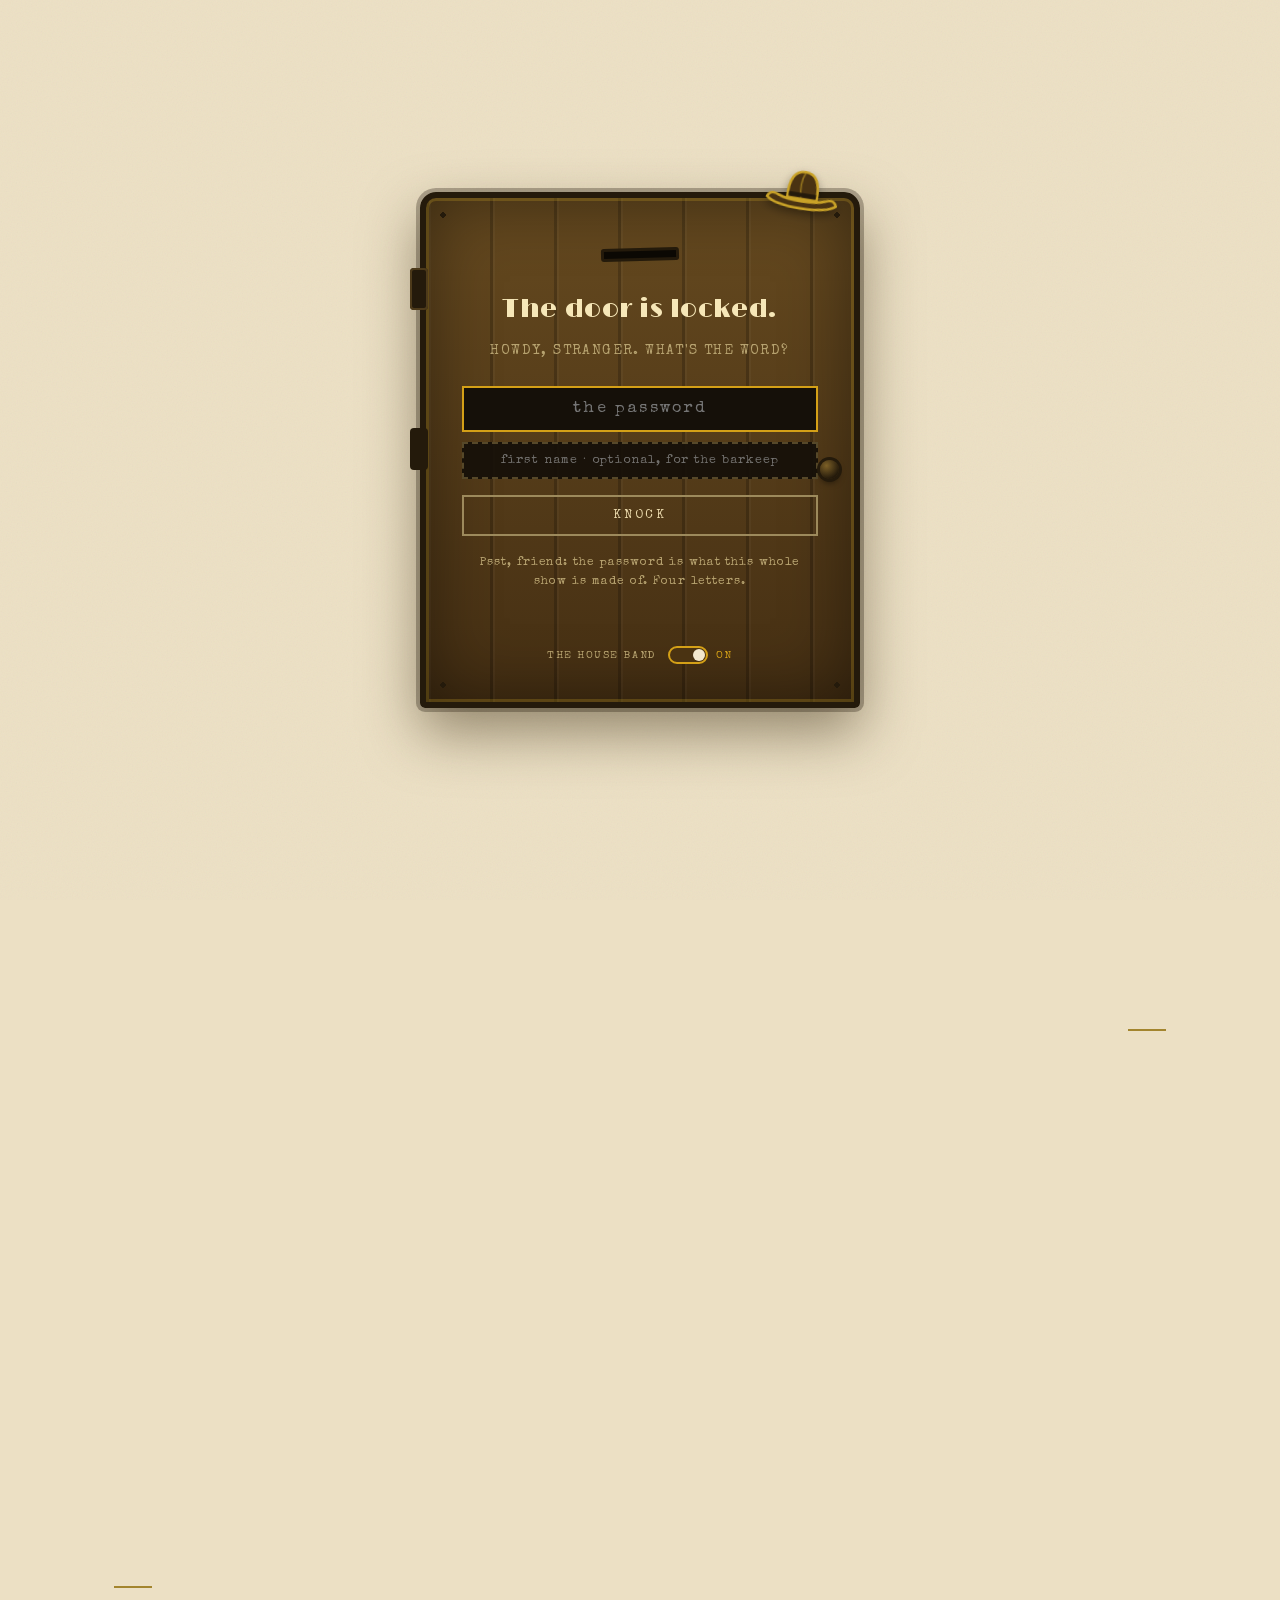
==== commit be48f980: "Add files via upload" ====
--- a/index.html
+++ b/index.html
@@ -843,6 +843,7 @@
         <p>I'm Juliette Gudknecht, the data steward for IDEA Section 618 at the U.S. Department of Education, the national data collections behind special education for more than 8 million students. I manage two of the collections end to end, assist on an additional four, co-author the OSEP Fast Facts data stories, contribute to the IDEA Annual Report to Congress, and build the Python-automated data quality check support code that stands behind enhancing the integrity of the published IDEA 618 collection's numbers.</p>
         <p>This page is how I work with federal data: named sources, reconciled definitions, explained discrepancies, honest gaps. TTB publishes far more than one page can hold, and I would welcome the chance to work with the rest of it.</p>
         <p><b>Feel like settling the tab anyway?</b> Reach out. <a href="mailto:juliettegudknecht14@gmail.com">juliettegudknecht14@gmail.com</a> &middot; <a href="https://juliettegudknecht-code.github.io/portfolio/" rel="noopener">my portfolio</a></p>
+        <p><b>Curious what that looks like in practice?</b> Step into <a href="steward.html">the back room</a>: a small worked example of a TTB data steward tool, for checking a statistical release before it goes out. Built deliberately for this interview. Tell them the front of house sent you; the word at that door is ttbdata123.</p>
       </div>
 
       <details class="dossier reveal" style="margin-left:auto;margin-right:auto">
@@ -882,7 +883,7 @@
       <p>&copy; 2026 Juliette Gudknecht. The site's design and code are mine; the figures are public data published by TTB and remain in the public domain.</p>
       <p><b>Privacy.</b> This site has no accounts and sets no analytics or advertising cookies. The password and the optional first name you enter stay in your browser for the session only and are never transmitted or stored elsewhere. If you switch the house band on, the song is embedded from YouTube, which may set its own cookies while it plays; left off, nothing loads from YouTube.</p>
       <p>Independent presentation of public data. Not affiliated with or endorsed by TTB or the U.S. Department of the Treasury. Provided as is, without warranty; the official record is TTB's own published releases.</p>
-      <p class="foot-links"><a href="mailto:juliettegudknecht14@gmail.com">Contact</a> &middot; <a href="https://www.ttb.gov/data" rel="noopener">TTB open data</a></p>
+      <p class="foot-links"><a href="mailto:juliettegudknecht14@gmail.com">Contact</a> &middot; <a href="https://www.ttb.gov/data" rel="noopener">TTB open data</a> &middot; <a href="steward.html">The back room</a></p>
     </div>
   </div>
 </footer>
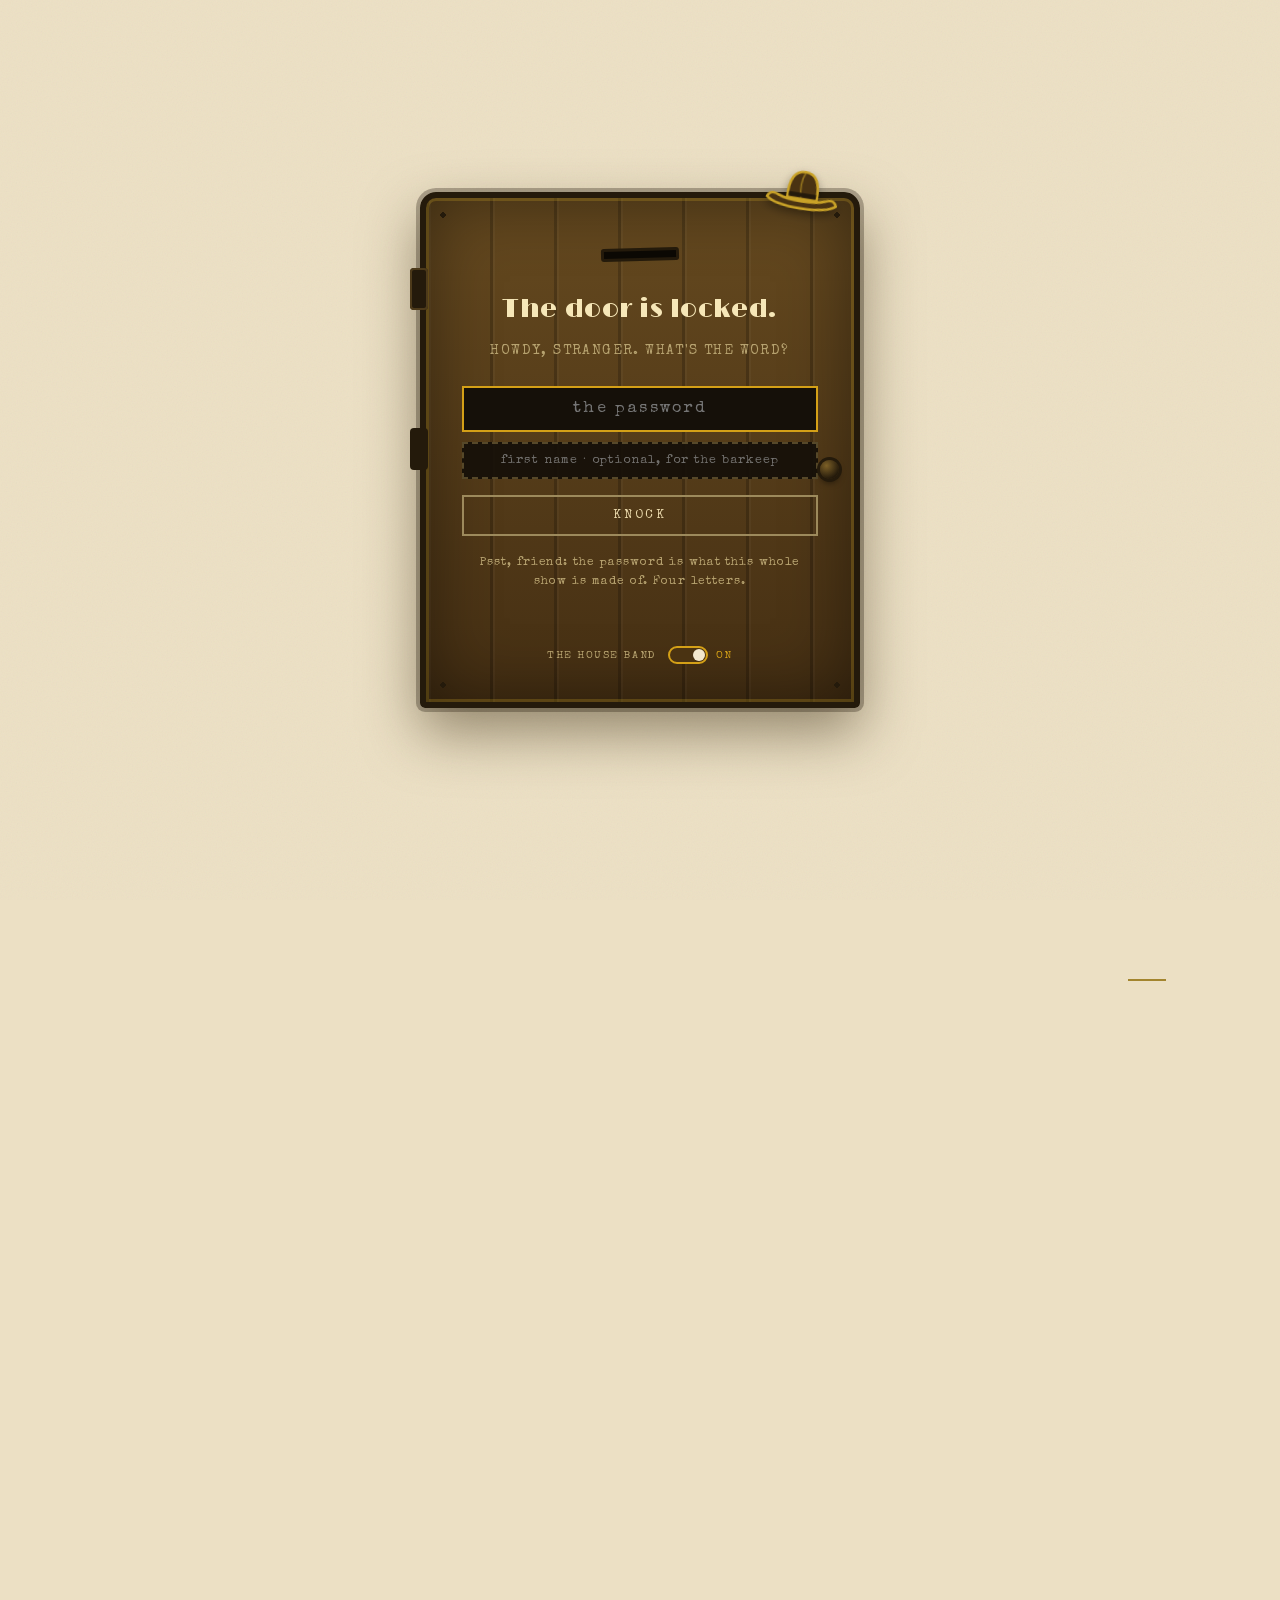
==== commit b0d3fc82: "Add files via upload" ====
--- a/index.html
+++ b/index.html
@@ -488,6 +488,117 @@
     </div>
   </section>
 
+  <style id="backroomStyle">
+    #backroom{scroll-margin-top:64px;}
+    .bkr-stamp{display:inline-block;transform:rotate(-2deg);border:2px solid var(--stamp);color:var(--stamp);font-family:'Special Elite',monospace;font-size:11px;letter-spacing:.08em;text-transform:uppercase;padding:2px 8px;margin-left:10px;vertical-align:3px;}
+    .bkr-ledger{border-collapse:collapse;width:100%;max-width:880px;margin:6px 0 4px;}
+    .bkr-ledger td{border-bottom:1px solid var(--hairline);padding:8px 14px 8px 0;font-family:'Old Standard TT',serif;font-size:15.5px;color:var(--ink);vertical-align:top;}
+    .bkr-ledger td.n{font-weight:700;white-space:nowrap;}
+    .bkr-ledger td.s{color:var(--faint);font-size:13px;}
+    .bkr-btn{font-family:'Special Elite',monospace;font-size:14px;letter-spacing:.05em;text-transform:uppercase;color:var(--paper);background:var(--ink);border:2px solid var(--ink);padding:10px 16px;cursor:pointer;}
+    .bkr-btn:hover{background:#3a2c14;}
+    .bkr-note{font-family:'Old Standard TT',serif;font-size:14px;color:var(--faint);margin-left:10px;}
+    .bkr-verdict{display:flex;justify-content:space-between;align-items:baseline;gap:12px;flex-wrap:wrap;margin:16px 0 4px;max-width:880px;font-family:'Old Standard TT',serif;font-weight:700;font-size:18px;color:var(--ink);}
+    .bkr-link{font-family:'Special Elite',monospace;font-size:12px;background:none;border:none;color:var(--ink-2);text-decoration:underline;text-underline-offset:3px;cursor:pointer;padding:0;}
+    .bkr-finding{display:flex;gap:12px;padding:8px 0;border-bottom:1px solid var(--hairline);max-width:880px;font-size:14.5px;line-height:1.5;font-family:'Old Standard TT',serif;color:var(--ink-2);}
+    .bkr-finding b{color:var(--ink);}
+    .bkr-sev{flex:none;width:60px;font-family:'Special Elite',monospace;font-size:11px;text-transform:uppercase;letter-spacing:.06em;margin-top:2px;}
+    .bkr-sev.err{color:var(--stamp);}
+    .bkr-sev.warn{color:var(--gold);}
+    .bkr-sev.ok{color:#55683a;}
+    .bkr-grid{overflow-x:auto;margin-top:14px;}
+    .bkr-grid table{border-collapse:collapse;font-size:13px;font-family:'Old Standard TT',serif;}
+    .bkr-grid th{font-family:'Special Elite',monospace;font-size:10px;text-transform:uppercase;letter-spacing:.06em;color:var(--faint);text-align:left;border-bottom:2px solid var(--rule);padding:5px 14px 5px 0;white-space:nowrap;}
+    .bkr-grid td{border-bottom:1px solid var(--hairline);padding:5px 14px 5px 0;white-space:nowrap;color:var(--ink-2);}
+    .bkr-grid tr.bad td{background:rgba(163,39,28,.10);}
+    .bkr-grid tr.warnrow td{background:rgba(163,133,46,.14);}
+    #ontap,#alcohol,#tobacco,#firearms,#shortPour{display:none!important;}
+    #collections .figure:has(#coinStacks),#collections .figure:has(#twoDoors){display:none!important;}
+    #industry .figure:has(#chartScissors),#industry .figure:has(#permitMap){display:none!important;}
+    .bkr-h{font-family:'Old Standard TT',serif;font-weight:700;font-size:16px;margin:16px 0 2px;color:var(--ink);}
+  </style>
+  <section class="section" id="backroom">
+    <svg class="wm" viewBox="0 0 24 24" fill="none" stroke="currentColor" stroke-width="0.55" stroke-linecap="round" stroke-linejoin="round" aria-hidden="true">
+      <path d="M12 5.5c-2-1.4-4.6-1.7-7-1v13c2.4-.7 5-.4 7 1 2-1.4 4.6-1.7 7-1v-13c-2.4-.7-5-.4-7 1z"/>
+      <path d="M12 5.5v13"/>
+      <path d="M7 8.5c1.2-.2 2.4-.1 3.4.3M7 11.5c1.2-.2 2.4-.1 3.4.3M13.6 8.8c1-.4 2.2-.5 3.4-.3M13.6 11.8c1-.4 2.2-.5 3.4-.3"/>
+    </svg>
+    <div class="wrap">
+      <div class="sec-head reveal">
+        <div class="kicker tw" data-type="Reel one &middot; The back room"></div>
+        <h2>Who checks the <em>pour</em>?</h2>
+        <p class="barkeep tw" data-barkeep='"Books before bottles, {name}."'></p>
+        <p class="intro">Every figure upstairs started as a working file on a steward&#39;s desk. This is that desk: a working check of a beer release before it goes out, built deliberately as an example for this interview.</p>
+      </div>
+
+      <div class="figure reveal">
+        <p class="fig-title">Beer, the latest counts on file <span class="bkr-stamp">Filed July 2026</span></p>
+        <p class="fig-sub">Fresher than the reels upstairs, which close at calendar year 2025.</p>
+        <table class="bkr-ledger">
+          <tr><td class="n">10.2M bbl</td><td>Taxable removals, February 2026, up 0.2 percent versus February 2025</td><td class="s">Industry estimate compiled from TTB data, ahead of the official release</td></tr>
+          <tr><td class="n">19.8M bbl</td><td>Taxable removals, year to date through February 2026, down 4.7 percent from a year earlier</td><td class="s">Industry estimate compiled from TTB data</td></tr>
+          <tr><td class="n">10,595,677 bbl</td><td>Taxable removals, December 2025, as reported</td><td class="s">TTB Beer Statistical Release</td></tr>
+        </table>
+        <p class="fig-source"><b>Source:</b> TTB Beer Statistical Release, December 2025; Beer Institute estimates compiled from TTB data, published March and April 2026. TTB&#39;s official monthly release follows about 90 days after the period, and beginning with the 2025 statistics removals are reported by total volume only.</p>
+      </div>
+
+      <div class="figure reveal">
+        <p class="fig-title">From the counting room</p>
+        <p class="fig-sub">Taxable removals of beer, the last three months on file.</p>
+        <div style="overflow-x:auto;">
+        <svg viewBox="0 0 640 200" width="100%" style="max-width:680px;display:block;" role="img" aria-label="Bar chart of monthly taxable removals of beer. December 2025, 10.60 million barrels reported. January 2026, 9.60 million estimated. February 2026, 10.20 million estimated.">
+          <defs><pattern id="bkrHatch" patternUnits="userSpaceOnUse" width="7" height="7" patternTransform="rotate(45)"><rect width="7" height="7" fill="#f6edd6"></rect><rect width="3" height="7" fill="#221708"></rect></pattern></defs>
+          <line x1="40" y1="156" x2="610" y2="156" stroke="#221708" stroke-width="2"></line>
+          <line x1="40" y1="160" x2="610" y2="160" stroke="#221708" stroke-width="1"></line>
+          <g><title>December 2025: 10,595,677 barrels, TTB Beer Statistical Release</title>
+            <rect x="70" y="30.7" width="110" height="125.3" fill="#221708"></rect>
+            <text x="125" y="23.7" text-anchor="middle" font-size="12.5" font-weight="700" fill="#221708" style="font-family:'Special Elite',monospace;">10.60M</text>
+            <text x="125" y="178" text-anchor="middle" font-size="9.5" letter-spacing="1.5" fill="#6f5e39" style="font-family:'Special Elite',monospace;">DECEMBER 2025</text></g>
+          <g><title>January 2026: 9,600,000 barrels, industry estimate ahead of the TTB release</title>
+            <rect x="265" y="42.5" width="110" height="113.5" fill="url(#bkrHatch)" stroke="#221708" stroke-width="1.5"></rect>
+            <text x="320" y="35.5" text-anchor="middle" font-size="12.5" font-weight="700" fill="#221708" style="font-family:'Special Elite',monospace;">9.60M est.</text>
+            <text x="320" y="178" text-anchor="middle" font-size="9.5" letter-spacing="1.5" fill="#6f5e39" style="font-family:'Special Elite',monospace;">JANUARY 2026</text></g>
+          <g><title>February 2026: 10,200,000 barrels, industry estimate ahead of the TTB release</title>
+            <rect x="460" y="35.5" width="110" height="120.5" fill="url(#bkrHatch)" stroke="#221708" stroke-width="1.5"></rect>
+            <text x="515" y="28.5" text-anchor="middle" font-size="12.5" font-weight="700" fill="#221708" style="font-family:'Special Elite',monospace;">10.20M est.</text>
+            <text x="515" y="178" text-anchor="middle" font-size="9.5" letter-spacing="1.5" fill="#6f5e39" style="font-family:'Special Elite',monospace;">FEBRUARY 2026</text></g>
+        </svg>
+        </div>
+        <p class="fig-source"><b>Source:</b> TTB Beer Statistical Release, December 2025; Beer Institute estimates published March and April 2026. Solid bars are TTB-reported, striped bars are industry estimates ahead of the official release. Hover a bar for the exact figure.</p>
+      </div>
+
+      <div class="figure reveal">
+        <p class="fig-title">The morning&#39;s working file</p>
+        <p class="fig-sub">Open it and the house rules go to work: structure, negative values, duplicates, inventory balance, year-over-year swings, and the small-count disclosure review. Five problems are planted in the file.</p>
+        <p><button id="bkrLoad" class="bkr-btn" type="button">Open the working file</button><span id="bkrLoaded" class="bkr-note"></span></p>
+        <div id="bkrOut"></div>
+      </div>
+
+      <details class="dossier reveal">
+        <summary>The forms and the rules, all of it</summary>
+        <p class="bkr-h">The reports behind the releases</p>
+        <table class="bkr-ledger">
+          <tr><td class="n">Beer</td><td>TTB F 5130.9, Brewer&#39;s Report of Operations. Due the 15th day after the close of the reporting period (27 CFR 25.297).</td></tr>
+          <tr><td class="n">Wine</td><td>TTB F 5120.17, Report of Wine Premises Operations. Due the 15th day after the close of the reporting period (27 CFR 24.300).</td></tr>
+          <tr><td class="n">Spirits</td><td>TTB F 5110.40, 5110.11, and 5110.28 for production, storage, and processing. Monthly, due the 15th.</td></tr>
+          <tr><td class="n">Tobacco</td><td>TTB F 5210.5, Report, Manufacturer of Tobacco Products. Monthly, due the 20th.</td></tr>
+          <tr><td class="n">Excise tax</td><td>TTB F 5000.24, Excise Tax Return. Semi-monthly periods, due 14 days after the close of the period.</td></tr>
+        </table>
+        <p class="bkr-h">The house rules for a release</p>
+        <table class="bkr-ledger">
+          <tr><td class="n">STR-01</td><td>The working file carries the report&#39;s expected columns, with the published header names.</td></tr>
+          <tr><td class="n">STR-02</td><td>Every row names a state and a reporting period.</td></tr>
+          <tr><td class="n">STR-03</td><td>One row per state per period. Duplicates double-count the national total.</td></tr>
+          <tr><td class="n">VAL-01</td><td>Production, removals, and stocks cannot be negative.</td></tr>
+          <tr><td class="n">VAL-02</td><td>Opening stocks plus production should roughly cover removals plus closing stocks. A large residual suggests a keying or unit error.</td></tr>
+          <tr><td class="n">VAL-03</td><td>A state more than 40 percent from the same period last year gets a review, not an automatic correction.</td></tr>
+          <tr><td class="n">DIS-01</td><td>A cell reflecting fewer than 3 reporting brewers is reviewed for aggregation into Other states, so no single taxpayer can be inferred (26 U.S.C. 6103).</td></tr>
+        </table>
+        <p class="fig-source"><b>Source:</b> TTB.gov statistics pages and forms. The rule list is illustrative, written for this example in the spirit of TTB&#39;s published data practices.</p>
+      </details>
+    </div>
+  </section>
+
   <section class="section" id="ontap">
     <svg class="wm" viewBox="0 0 24 24" fill="none" stroke="currentColor" stroke-width="0.55" stroke-linecap="round" stroke-linejoin="round" aria-hidden="true">
       <path d="M3 15.5c5.5 3 12.5 3 18 0"/>
@@ -549,7 +660,7 @@
     <div class="wrap">
       <div class="sec-head reveal">
         <div class="sec-no">I</div>
-        <div class="kicker tw" data-type="Reel one &middot; Tax collections"></div>
+        <div class="kicker tw" data-type="Reel two &middot; Tax collections"></div>
         <h2>Why did collections fall <em>19 percent</em> in a decade?</h2>
         <p class="barkeep tw" data-barkeep='"Start a tab, {name}?"'></p>
         <p class="intro">TTB brought in $25.5 billion in FY 2015 and $20.6 billion in FY 2025; tobacco more than accounts for the decline. The import share, collected at the border by U.S. Customs and Border Protection, grew from 13 to 25 percent.</p>
@@ -726,7 +837,7 @@
     <div class="wrap">
       <div class="sec-head reveal">
         <div class="sec-no">V</div>
-        <div class="kicker tw" data-type="Reel five &middot; The regulated industry"></div>
+        <div class="kicker tw" data-type="Reel three &middot; The regulated industry"></div>
         <h2>Volumes fell. So why do permits keep <em>climbing</em>?</h2>
         <p class="barkeep tw" data-barkeep='"You should meet the regulars."'></p>
         <p class="intro">A TTB permit is the price of entry, and entry boomed: registered breweries up sixfold since 2010, distillery permits up more than fivefold since 2012, bonded wine producers roughly doubled.</p>
@@ -843,7 +954,7 @@
         <p>I'm Juliette Gudknecht, the data steward for IDEA Section 618 at the U.S. Department of Education, the national data collections behind special education for more than 8 million students. I manage two of the collections end to end, assist on an additional four, co-author the OSEP Fast Facts data stories, contribute to the IDEA Annual Report to Congress, and build the Python-automated data quality check support code that stands behind enhancing the integrity of the published IDEA 618 collection's numbers.</p>
         <p>This page is how I work with federal data: named sources, reconciled definitions, explained discrepancies, honest gaps. TTB publishes far more than one page can hold, and I would welcome the chance to work with the rest of it.</p>
         <p><b>Feel like settling the tab anyway?</b> Reach out. <a href="mailto:juliettegudknecht14@gmail.com">juliettegudknecht14@gmail.com</a> &middot; <a href="https://juliettegudknecht-code.github.io/portfolio/" rel="noopener">my portfolio</a></p>
-        <p><b>Curious what that looks like in practice?</b> Step into <a href="steward.html">the back room</a>: a small worked example of a TTB data steward tool, for checking a statistical release before it goes out. Built deliberately for this interview. Tell them the front of house sent you; the word at that door is ttbdata123.</p>
+        <p><b>Curious what that looks like in practice?</b> Reel one is <a href="#backroom">the back room</a>: a working check of a statistical release file before it goes out, planted problems and all. Built deliberately as an example for this interview.</p>
       </div>
 
       <details class="dossier reveal" style="margin-left:auto;margin-right:auto">
@@ -883,7 +994,7 @@
       <p>&copy; 2026 Juliette Gudknecht. The site's design and code are mine; the figures are public data published by TTB and remain in the public domain.</p>
       <p><b>Privacy.</b> This site has no accounts and sets no analytics or advertising cookies. The password and the optional first name you enter stay in your browser for the session only and are never transmitted or stored elsewhere. If you switch the house band on, the song is embedded from YouTube, which may set its own cookies while it plays; left off, nothing loads from YouTube.</p>
       <p>Independent presentation of public data. Not affiliated with or endorsed by TTB or the U.S. Department of the Treasury. Provided as is, without warranty; the official record is TTB's own published releases.</p>
-      <p class="foot-links"><a href="mailto:juliettegudknecht14@gmail.com">Contact</a> &middot; <a href="https://www.ttb.gov/data" rel="noopener">TTB open data</a> &middot; <a href="steward.html">The back room</a></p>
+      <p class="foot-links"><a href="mailto:juliettegudknecht14@gmail.com">Contact</a> &middot; <a href="https://www.ttb.gov/data" rel="noopener">TTB open data</a> &middot; <a href="#backroom">The back room</a></p>
     </div>
   </div>
 </footer>
@@ -892,13 +1003,10 @@
 <nav id="booklet" aria-label="Programme">
   <p class="prog-title">The House Programme</p>
   <p class="prog-sub">TTB by the Numbers</p>
-  <a href="#ontap"><span class="no">&#9670;</span>What's on tap</a>
+  <a href="#backroom"><span class="no">I.</span>The back room</a>
   <a href="#prologue"><span class="no">P.</span>The rates, 1910 to today</a>
-  <a href="#collections"><span class="no">I.</span>Tax collections</a>
-  <a href="#alcohol"><span class="no">II.</span>Alcohol</a>
-  <a href="#tobacco"><span class="no">III.</span>Tobacco</a>
-  <a href="#firearms"><span class="no">IV.</span>Firearms and ammunition</a>
-  <a href="#industry"><span class="no">V.</span>The regulated industry</a>
+  <a href="#collections"><span class="no">II.</span>Tax collections</a>
+  <a href="#industry"><span class="no">III.</span>The regulated industry</a>
   <a href="#finale"><span class="no">&#9733;</span>The finale</a>
   <a href="#tab"><span class="no">$</span>Pay your tab</a>
 </nav>
@@ -1010,5 +1118,6 @@
 <script src="chart.umd.min.js?v=19"></script>
 <script src="data.js?v=21"></script>
 <script src="app.js?v=94"></script>
+<script src="steward.js?v=1"></script>
 </body>
 </html>
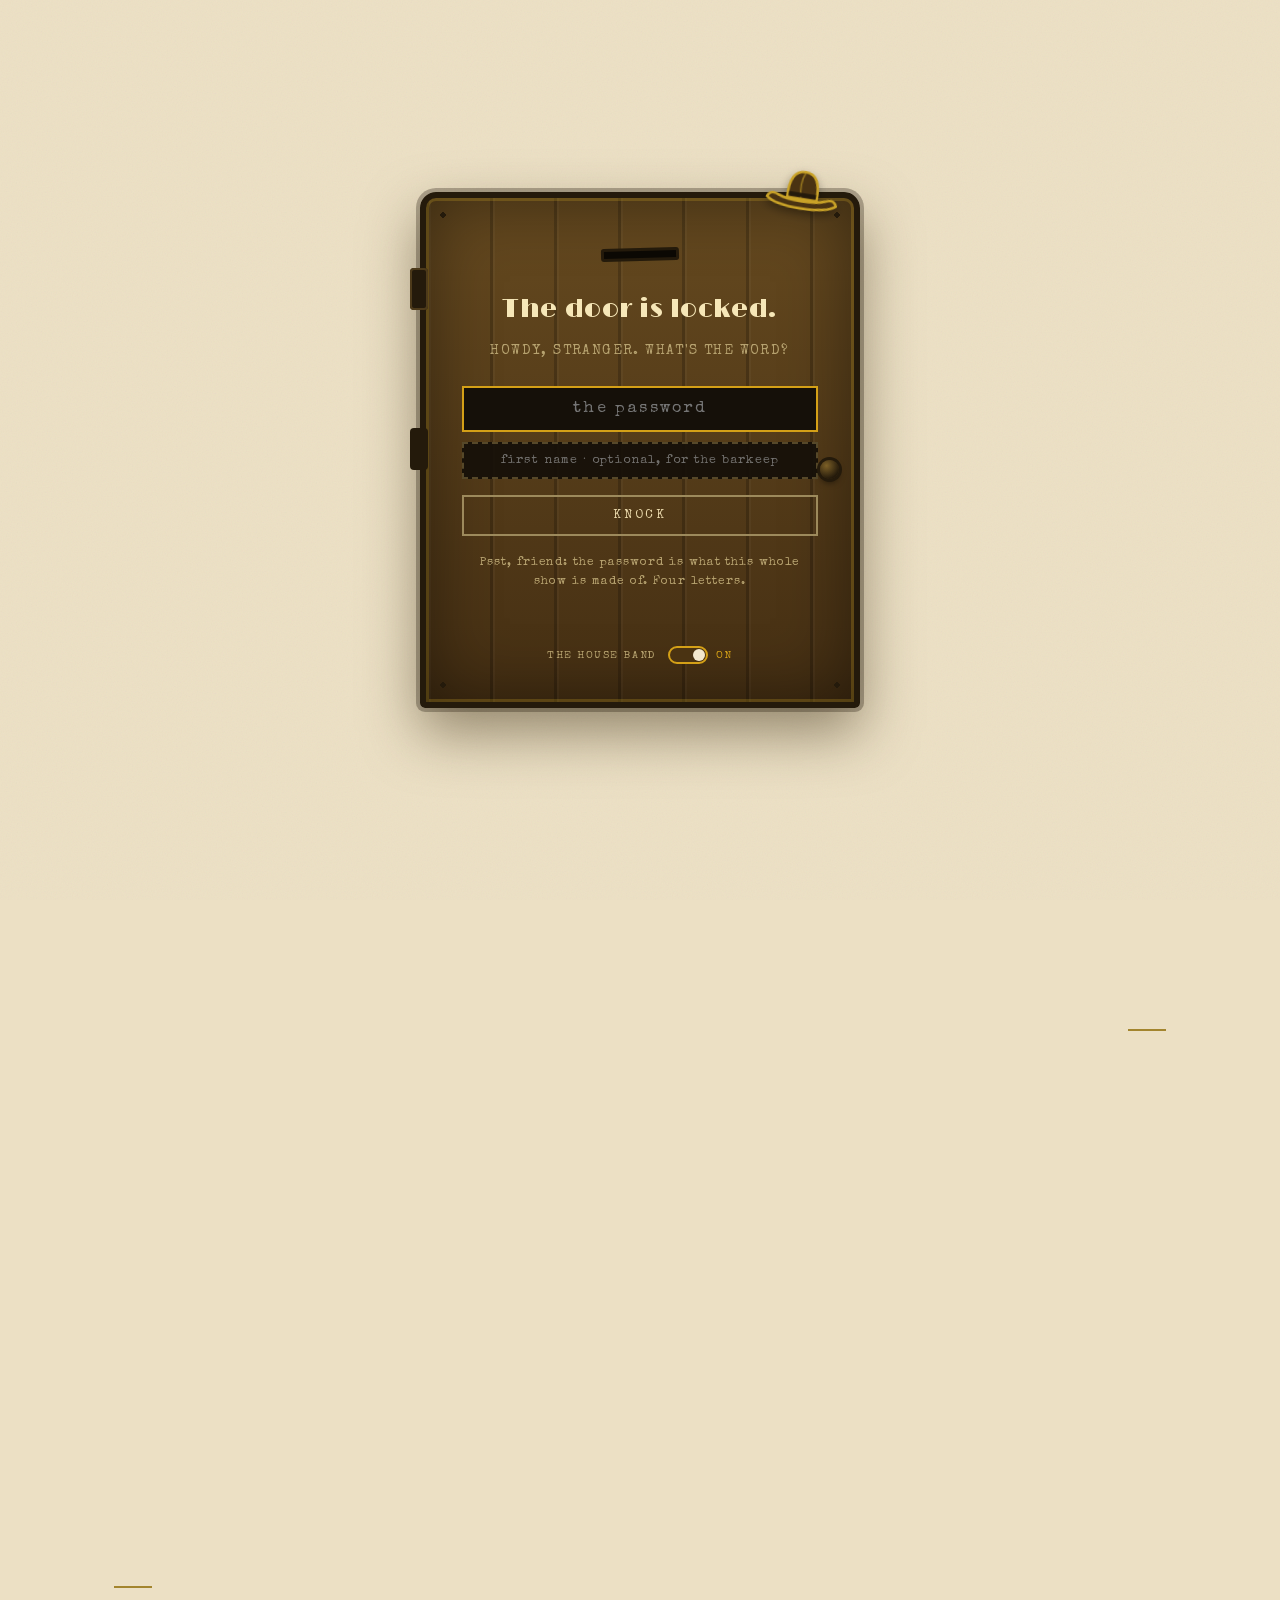
==== commit e3b51e00: "Add files via upload" ====
--- a/index.html
+++ b/index.html
@@ -488,117 +488,6 @@
     </div>
   </section>
 
-  <style id="backroomStyle">
-    #backroom{scroll-margin-top:64px;}
-    .bkr-stamp{display:inline-block;transform:rotate(-2deg);border:2px solid var(--stamp);color:var(--stamp);font-family:'Special Elite',monospace;font-size:11px;letter-spacing:.08em;text-transform:uppercase;padding:2px 8px;margin-left:10px;vertical-align:3px;}
-    .bkr-ledger{border-collapse:collapse;width:100%;max-width:880px;margin:6px 0 4px;}
-    .bkr-ledger td{border-bottom:1px solid var(--hairline);padding:8px 14px 8px 0;font-family:'Old Standard TT',serif;font-size:15.5px;color:var(--ink);vertical-align:top;}
-    .bkr-ledger td.n{font-weight:700;white-space:nowrap;}
-    .bkr-ledger td.s{color:var(--faint);font-size:13px;}
-    .bkr-btn{font-family:'Special Elite',monospace;font-size:14px;letter-spacing:.05em;text-transform:uppercase;color:var(--paper);background:var(--ink);border:2px solid var(--ink);padding:10px 16px;cursor:pointer;}
-    .bkr-btn:hover{background:#3a2c14;}
-    .bkr-note{font-family:'Old Standard TT',serif;font-size:14px;color:var(--faint);margin-left:10px;}
-    .bkr-verdict{display:flex;justify-content:space-between;align-items:baseline;gap:12px;flex-wrap:wrap;margin:16px 0 4px;max-width:880px;font-family:'Old Standard TT',serif;font-weight:700;font-size:18px;color:var(--ink);}
-    .bkr-link{font-family:'Special Elite',monospace;font-size:12px;background:none;border:none;color:var(--ink-2);text-decoration:underline;text-underline-offset:3px;cursor:pointer;padding:0;}
-    .bkr-finding{display:flex;gap:12px;padding:8px 0;border-bottom:1px solid var(--hairline);max-width:880px;font-size:14.5px;line-height:1.5;font-family:'Old Standard TT',serif;color:var(--ink-2);}
-    .bkr-finding b{color:var(--ink);}
-    .bkr-sev{flex:none;width:60px;font-family:'Special Elite',monospace;font-size:11px;text-transform:uppercase;letter-spacing:.06em;margin-top:2px;}
-    .bkr-sev.err{color:var(--stamp);}
-    .bkr-sev.warn{color:var(--gold);}
-    .bkr-sev.ok{color:#55683a;}
-    .bkr-grid{overflow-x:auto;margin-top:14px;}
-    .bkr-grid table{border-collapse:collapse;font-size:13px;font-family:'Old Standard TT',serif;}
-    .bkr-grid th{font-family:'Special Elite',monospace;font-size:10px;text-transform:uppercase;letter-spacing:.06em;color:var(--faint);text-align:left;border-bottom:2px solid var(--rule);padding:5px 14px 5px 0;white-space:nowrap;}
-    .bkr-grid td{border-bottom:1px solid var(--hairline);padding:5px 14px 5px 0;white-space:nowrap;color:var(--ink-2);}
-    .bkr-grid tr.bad td{background:rgba(163,39,28,.10);}
-    .bkr-grid tr.warnrow td{background:rgba(163,133,46,.14);}
-    #ontap,#alcohol,#tobacco,#firearms,#shortPour{display:none!important;}
-    #collections .figure:has(#coinStacks),#collections .figure:has(#twoDoors){display:none!important;}
-    #industry .figure:has(#chartScissors),#industry .figure:has(#permitMap){display:none!important;}
-    .bkr-h{font-family:'Old Standard TT',serif;font-weight:700;font-size:16px;margin:16px 0 2px;color:var(--ink);}
-  </style>
-  <section class="section" id="backroom">
-    <svg class="wm" viewBox="0 0 24 24" fill="none" stroke="currentColor" stroke-width="0.55" stroke-linecap="round" stroke-linejoin="round" aria-hidden="true">
-      <path d="M12 5.5c-2-1.4-4.6-1.7-7-1v13c2.4-.7 5-.4 7 1 2-1.4 4.6-1.7 7-1v-13c-2.4-.7-5-.4-7 1z"/>
-      <path d="M12 5.5v13"/>
-      <path d="M7 8.5c1.2-.2 2.4-.1 3.4.3M7 11.5c1.2-.2 2.4-.1 3.4.3M13.6 8.8c1-.4 2.2-.5 3.4-.3M13.6 11.8c1-.4 2.2-.5 3.4-.3"/>
-    </svg>
-    <div class="wrap">
-      <div class="sec-head reveal">
-        <div class="kicker tw" data-type="Reel one &middot; The back room"></div>
-        <h2>Who checks the <em>pour</em>?</h2>
-        <p class="barkeep tw" data-barkeep='"Books before bottles, {name}."'></p>
-        <p class="intro">Every figure upstairs started as a working file on a steward&#39;s desk. This is that desk: a working check of a beer release before it goes out, built deliberately as an example for this interview.</p>
-      </div>
-
-      <div class="figure reveal">
-        <p class="fig-title">Beer, the latest counts on file <span class="bkr-stamp">Filed July 2026</span></p>
-        <p class="fig-sub">Fresher than the reels upstairs, which close at calendar year 2025.</p>
-        <table class="bkr-ledger">
-          <tr><td class="n">10.2M bbl</td><td>Taxable removals, February 2026, up 0.2 percent versus February 2025</td><td class="s">Industry estimate compiled from TTB data, ahead of the official release</td></tr>
-          <tr><td class="n">19.8M bbl</td><td>Taxable removals, year to date through February 2026, down 4.7 percent from a year earlier</td><td class="s">Industry estimate compiled from TTB data</td></tr>
-          <tr><td class="n">10,595,677 bbl</td><td>Taxable removals, December 2025, as reported</td><td class="s">TTB Beer Statistical Release</td></tr>
-        </table>
-        <p class="fig-source"><b>Source:</b> TTB Beer Statistical Release, December 2025; Beer Institute estimates compiled from TTB data, published March and April 2026. TTB&#39;s official monthly release follows about 90 days after the period, and beginning with the 2025 statistics removals are reported by total volume only.</p>
-      </div>
-
-      <div class="figure reveal">
-        <p class="fig-title">From the counting room</p>
-        <p class="fig-sub">Taxable removals of beer, the last three months on file.</p>
-        <div style="overflow-x:auto;">
-        <svg viewBox="0 0 640 200" width="100%" style="max-width:680px;display:block;" role="img" aria-label="Bar chart of monthly taxable removals of beer. December 2025, 10.60 million barrels reported. January 2026, 9.60 million estimated. February 2026, 10.20 million estimated.">
-          <defs><pattern id="bkrHatch" patternUnits="userSpaceOnUse" width="7" height="7" patternTransform="rotate(45)"><rect width="7" height="7" fill="#f6edd6"></rect><rect width="3" height="7" fill="#221708"></rect></pattern></defs>
-          <line x1="40" y1="156" x2="610" y2="156" stroke="#221708" stroke-width="2"></line>
-          <line x1="40" y1="160" x2="610" y2="160" stroke="#221708" stroke-width="1"></line>
-          <g><title>December 2025: 10,595,677 barrels, TTB Beer Statistical Release</title>
-            <rect x="70" y="30.7" width="110" height="125.3" fill="#221708"></rect>
-            <text x="125" y="23.7" text-anchor="middle" font-size="12.5" font-weight="700" fill="#221708" style="font-family:'Special Elite',monospace;">10.60M</text>
-            <text x="125" y="178" text-anchor="middle" font-size="9.5" letter-spacing="1.5" fill="#6f5e39" style="font-family:'Special Elite',monospace;">DECEMBER 2025</text></g>
-          <g><title>January 2026: 9,600,000 barrels, industry estimate ahead of the TTB release</title>
-            <rect x="265" y="42.5" width="110" height="113.5" fill="url(#bkrHatch)" stroke="#221708" stroke-width="1.5"></rect>
-            <text x="320" y="35.5" text-anchor="middle" font-size="12.5" font-weight="700" fill="#221708" style="font-family:'Special Elite',monospace;">9.60M est.</text>
-            <text x="320" y="178" text-anchor="middle" font-size="9.5" letter-spacing="1.5" fill="#6f5e39" style="font-family:'Special Elite',monospace;">JANUARY 2026</text></g>
-          <g><title>February 2026: 10,200,000 barrels, industry estimate ahead of the TTB release</title>
-            <rect x="460" y="35.5" width="110" height="120.5" fill="url(#bkrHatch)" stroke="#221708" stroke-width="1.5"></rect>
-            <text x="515" y="28.5" text-anchor="middle" font-size="12.5" font-weight="700" fill="#221708" style="font-family:'Special Elite',monospace;">10.20M est.</text>
-            <text x="515" y="178" text-anchor="middle" font-size="9.5" letter-spacing="1.5" fill="#6f5e39" style="font-family:'Special Elite',monospace;">FEBRUARY 2026</text></g>
-        </svg>
-        </div>
-        <p class="fig-source"><b>Source:</b> TTB Beer Statistical Release, December 2025; Beer Institute estimates published March and April 2026. Solid bars are TTB-reported, striped bars are industry estimates ahead of the official release. Hover a bar for the exact figure.</p>
-      </div>
-
-      <div class="figure reveal">
-        <p class="fig-title">The morning&#39;s working file</p>
-        <p class="fig-sub">Open it and the house rules go to work: structure, negative values, duplicates, inventory balance, year-over-year swings, and the small-count disclosure review. Five problems are planted in the file.</p>
-        <p><button id="bkrLoad" class="bkr-btn" type="button">Open the working file</button><span id="bkrLoaded" class="bkr-note"></span></p>
-        <div id="bkrOut"></div>
-      </div>
-
-      <details class="dossier reveal">
-        <summary>The forms and the rules, all of it</summary>
-        <p class="bkr-h">The reports behind the releases</p>
-        <table class="bkr-ledger">
-          <tr><td class="n">Beer</td><td>TTB F 5130.9, Brewer&#39;s Report of Operations. Due the 15th day after the close of the reporting period (27 CFR 25.297).</td></tr>
-          <tr><td class="n">Wine</td><td>TTB F 5120.17, Report of Wine Premises Operations. Due the 15th day after the close of the reporting period (27 CFR 24.300).</td></tr>
-          <tr><td class="n">Spirits</td><td>TTB F 5110.40, 5110.11, and 5110.28 for production, storage, and processing. Monthly, due the 15th.</td></tr>
-          <tr><td class="n">Tobacco</td><td>TTB F 5210.5, Report, Manufacturer of Tobacco Products. Monthly, due the 20th.</td></tr>
-          <tr><td class="n">Excise tax</td><td>TTB F 5000.24, Excise Tax Return. Semi-monthly periods, due 14 days after the close of the period.</td></tr>
-        </table>
-        <p class="bkr-h">The house rules for a release</p>
-        <table class="bkr-ledger">
-          <tr><td class="n">STR-01</td><td>The working file carries the report&#39;s expected columns, with the published header names.</td></tr>
-          <tr><td class="n">STR-02</td><td>Every row names a state and a reporting period.</td></tr>
-          <tr><td class="n">STR-03</td><td>One row per state per period. Duplicates double-count the national total.</td></tr>
-          <tr><td class="n">VAL-01</td><td>Production, removals, and stocks cannot be negative.</td></tr>
-          <tr><td class="n">VAL-02</td><td>Opening stocks plus production should roughly cover removals plus closing stocks. A large residual suggests a keying or unit error.</td></tr>
-          <tr><td class="n">VAL-03</td><td>A state more than 40 percent from the same period last year gets a review, not an automatic correction.</td></tr>
-          <tr><td class="n">DIS-01</td><td>A cell reflecting fewer than 3 reporting brewers is reviewed for aggregation into Other states, so no single taxpayer can be inferred (26 U.S.C. 6103).</td></tr>
-        </table>
-        <p class="fig-source"><b>Source:</b> TTB.gov statistics pages and forms. The rule list is illustrative, written for this example in the spirit of TTB&#39;s published data practices.</p>
-      </details>
-    </div>
-  </section>
-
   <section class="section" id="ontap">
     <svg class="wm" viewBox="0 0 24 24" fill="none" stroke="currentColor" stroke-width="0.55" stroke-linecap="round" stroke-linejoin="round" aria-hidden="true">
       <path d="M3 15.5c5.5 3 12.5 3 18 0"/>
@@ -660,7 +549,7 @@
     <div class="wrap">
       <div class="sec-head reveal">
         <div class="sec-no">I</div>
-        <div class="kicker tw" data-type="Reel two &middot; Tax collections"></div>
+        <div class="kicker tw" data-type="Reel one &middot; Tax collections"></div>
         <h2>Why did collections fall <em>19 percent</em> in a decade?</h2>
         <p class="barkeep tw" data-barkeep='"Start a tab, {name}?"'></p>
         <p class="intro">TTB brought in $25.5 billion in FY 2015 and $20.6 billion in FY 2025; tobacco more than accounts for the decline. The import share, collected at the border by U.S. Customs and Border Protection, grew from 13 to 25 percent.</p>
@@ -837,7 +726,7 @@
     <div class="wrap">
       <div class="sec-head reveal">
         <div class="sec-no">V</div>
-        <div class="kicker tw" data-type="Reel three &middot; The regulated industry"></div>
+        <div class="kicker tw" data-type="Reel five &middot; The regulated industry"></div>
         <h2>Volumes fell. So why do permits keep <em>climbing</em>?</h2>
         <p class="barkeep tw" data-barkeep='"You should meet the regulars."'></p>
         <p class="intro">A TTB permit is the price of entry, and entry boomed: registered breweries up sixfold since 2010, distillery permits up more than fivefold since 2012, bonded wine producers roughly doubled.</p>
@@ -902,6 +791,89 @@
         </svg>
         <p>This show was built by one person, entirely from TTB's public files. Every figure traces to a named release, every disagreement between totals is explained beside the chart, and every redaction shows as a gap, not a guess. The builder's signature, and how to settle the tab, are one scroll down.</p>
       </div>
+    </div>
+  </section>
+
+  <style id="backroomStyle">
+    #backroom{scroll-margin-top:64px;}
+    .bkr-stamp{display:inline-block;transform:rotate(-2deg);border:2px solid var(--stamp);color:var(--stamp);font-family:'Special Elite',monospace;font-size:11px;letter-spacing:.08em;text-transform:uppercase;padding:2px 8px;margin-left:10px;vertical-align:3px;}
+    .bkr-ledger{border-collapse:collapse;width:100%;max-width:880px;margin:6px 0 4px;}
+    .bkr-ledger td{border-bottom:1px solid var(--hairline);padding:8px 14px 8px 0;font-family:'Old Standard TT',serif;font-size:15.5px;color:var(--ink);vertical-align:top;}
+    .bkr-ledger td.n{font-weight:700;white-space:nowrap;}
+    .bkr-ledger td.s{color:var(--faint);font-size:13px;}
+    .bkr-btn{font-family:'Special Elite',monospace;font-size:14px;letter-spacing:.05em;text-transform:uppercase;color:var(--paper);background:var(--ink);border:2px solid var(--ink);padding:10px 16px;cursor:pointer;}
+    .bkr-btn:hover{background:#3a2c14;}
+    .bkr-note{font-family:'Old Standard TT',serif;font-size:14px;color:var(--faint);margin-left:10px;}
+    .bkr-verdict{display:flex;justify-content:space-between;align-items:baseline;gap:12px;flex-wrap:wrap;margin:16px 0 4px;max-width:880px;font-family:'Old Standard TT',serif;font-weight:700;font-size:18px;color:var(--ink);}
+    .bkr-link{font-family:'Special Elite',monospace;font-size:12px;background:none;border:none;color:var(--ink-2);text-decoration:underline;text-underline-offset:3px;cursor:pointer;padding:0;}
+    .bkr-finding{display:flex;gap:12px;padding:8px 0;border-bottom:1px solid var(--hairline);max-width:880px;font-size:14.5px;line-height:1.5;font-family:'Old Standard TT',serif;color:var(--ink-2);}
+    .bkr-finding b{color:var(--ink);}
+    .bkr-sev{flex:none;width:60px;font-family:'Special Elite',monospace;font-size:11px;text-transform:uppercase;letter-spacing:.06em;margin-top:2px;}
+    .bkr-sev.err{color:var(--stamp);}
+    .bkr-sev.warn{color:var(--gold);}
+    .bkr-sev.ok{color:#55683a;}
+    .bkr-grid{overflow-x:auto;margin-top:14px;}
+    .bkr-grid table{border-collapse:collapse;font-size:13px;font-family:'Old Standard TT',serif;}
+    .bkr-grid th{font-family:'Special Elite',monospace;font-size:10px;text-transform:uppercase;letter-spacing:.06em;color:var(--faint);text-align:left;border-bottom:2px solid var(--rule);padding:5px 14px 5px 0;white-space:nowrap;}
+    .bkr-grid td{border-bottom:1px solid var(--hairline);padding:5px 14px 5px 0;white-space:nowrap;color:var(--ink-2);}
+    .bkr-grid tr.bad td{background:rgba(163,39,28,.10);}
+    .bkr-grid tr.warnrow td{background:rgba(163,133,46,.14);}
+    .bkr-h{font-family:'Old Standard TT',serif;font-weight:700;font-size:16px;margin:16px 0 2px;color:var(--ink);}
+  </style>
+  <section class="section" id="backroom">
+    <svg class="wm" viewBox="0 0 24 24" fill="none" stroke="currentColor" stroke-width="0.55" stroke-linecap="round" stroke-linejoin="round" aria-hidden="true">
+      <path d="M12 5.5c-2-1.4-4.6-1.7-7-1v13c2.4-.7 5-.4 7 1 2-1.4 4.6-1.7 7-1v-13c-2.4-.7-5-.4-7 1z"/>
+      <path d="M12 5.5v13"/>
+      <path d="M7 8.5c1.2-.2 2.4-.1 3.4.3M7 11.5c1.2-.2 2.4-.1 3.4.3M13.6 8.8c1-.4 2.2-.5 3.4-.3M13.6 11.8c1-.4 2.2-.5 3.4-.3"/>
+    </svg>
+    <div class="wrap">
+      <div class="sec-head reveal">
+        <div class="kicker tw" data-type="Reel VI &middot; The back room"></div>
+        <h2>Who checks the <em>pour</em>?</h2>
+        <p class="barkeep tw" data-barkeep='"Books before bottles, {name}."'></p>
+        <p class="intro">Every figure upstairs started as a working file on a steward&#39;s desk. This is that desk: a working check of a beer release before it goes out, built deliberately as an example for this interview.</p>
+      </div>
+
+      <div class="figure reveal">
+        <p class="fig-title">Beer, the latest counts on file <span class="bkr-stamp">Filed July 2026</span></p>
+        <p class="fig-sub">Fresher than the reels upstairs, which close at calendar year 2025.</p>
+        <table class="bkr-ledger">
+          <tr><td class="n">10.2M bbl</td><td>Taxable removals, February 2026, up 0.2 percent versus February 2025</td><td class="s">Industry estimate compiled from TTB data, ahead of the official release</td></tr>
+          <tr><td class="n">19.8M bbl</td><td>Taxable removals, year to date through February 2026, down 4.7 percent from a year earlier</td><td class="s">Industry estimate compiled from TTB data</td></tr>
+          <tr><td class="n">10,595,677 bbl</td><td>Taxable removals, December 2025, as reported</td><td class="s">TTB Beer Statistical Release</td></tr>
+        </table>
+        <p class="fig-source"><b>Source:</b> TTB Beer Statistical Release, December 2025; Beer Institute estimates compiled from TTB data, published March and April 2026. TTB&#39;s official monthly release follows about 90 days after the period, and beginning with the 2025 statistics removals are reported by total volume only.</p>
+      </div>
+
+      <div class="figure reveal">
+        <p class="fig-title">The morning&#39;s working file</p>
+        <p class="fig-sub">Open it and the house rules go to work: structure, negative values, duplicates, inventory balance, year-over-year swings, and the small-count disclosure review. Five problems are planted in the file.</p>
+        <p><button id="bkrLoad" class="bkr-btn" type="button">Open the working file</button><span id="bkrLoaded" class="bkr-note"></span></p>
+        <div id="bkrOut"></div>
+      </div>
+
+      <details class="dossier reveal">
+        <summary>The forms and the rules, all of it</summary>
+        <p class="bkr-h">The reports behind the releases</p>
+        <table class="bkr-ledger">
+          <tr><td class="n">Beer</td><td>TTB F 5130.9, Brewer&#39;s Report of Operations. Due the 15th day after the close of the reporting period (27 CFR 25.297).</td></tr>
+          <tr><td class="n">Wine</td><td>TTB F 5120.17, Report of Wine Premises Operations. Due the 15th day after the close of the reporting period (27 CFR 24.300).</td></tr>
+          <tr><td class="n">Spirits</td><td>TTB F 5110.40, 5110.11, and 5110.28 for production, storage, and processing. Monthly, due the 15th.</td></tr>
+          <tr><td class="n">Tobacco</td><td>TTB F 5210.5, Report, Manufacturer of Tobacco Products. Monthly, due the 20th.</td></tr>
+          <tr><td class="n">Excise tax</td><td>TTB F 5000.24, Excise Tax Return. Semi-monthly periods, due 14 days after the close of the period.</td></tr>
+        </table>
+        <p class="bkr-h">The house rules for a release</p>
+        <table class="bkr-ledger">
+          <tr><td class="n">STR-01</td><td>The working file carries the report&#39;s expected columns, with the published header names.</td></tr>
+          <tr><td class="n">STR-02</td><td>Every row names a state and a reporting period.</td></tr>
+          <tr><td class="n">STR-03</td><td>One row per state per period. Duplicates double-count the national total.</td></tr>
+          <tr><td class="n">VAL-01</td><td>Production, removals, and stocks cannot be negative.</td></tr>
+          <tr><td class="n">VAL-02</td><td>Opening stocks plus production should roughly cover removals plus closing stocks. A large residual suggests a keying or unit error.</td></tr>
+          <tr><td class="n">VAL-03</td><td>A state more than 40 percent from the same period last year gets a review, not an automatic correction.</td></tr>
+          <tr><td class="n">DIS-01</td><td>A cell reflecting fewer than 3 reporting brewers is reviewed for aggregation into Other states, so no single taxpayer can be inferred (26 U.S.C. 6103).</td></tr>
+        </table>
+        <p class="fig-source"><b>Source:</b> TTB.gov statistics pages and forms. The rule list is illustrative, written for this example in the spirit of TTB&#39;s published data practices.</p>
+      </details>
     </div>
   </section>
 
@@ -954,7 +926,7 @@
         <p>I'm Juliette Gudknecht, the data steward for IDEA Section 618 at the U.S. Department of Education, the national data collections behind special education for more than 8 million students. I manage two of the collections end to end, assist on an additional four, co-author the OSEP Fast Facts data stories, contribute to the IDEA Annual Report to Congress, and build the Python-automated data quality check support code that stands behind enhancing the integrity of the published IDEA 618 collection's numbers.</p>
         <p>This page is how I work with federal data: named sources, reconciled definitions, explained discrepancies, honest gaps. TTB publishes far more than one page can hold, and I would welcome the chance to work with the rest of it.</p>
         <p><b>Feel like settling the tab anyway?</b> Reach out. <a href="mailto:juliettegudknecht14@gmail.com">juliettegudknecht14@gmail.com</a> &middot; <a href="https://juliettegudknecht-code.github.io/portfolio/" rel="noopener">my portfolio</a></p>
-        <p><b>Curious what that looks like in practice?</b> Reel one is <a href="#backroom">the back room</a>: a working check of a statistical release file before it goes out, planted problems and all. Built deliberately as an example for this interview.</p>
+        <p><b>Curious what that looks like in practice?</b> Reel VI is <a href="#backroom">the back room</a>: a working check of a statistical release file before it goes out, planted problems and all. Built deliberately as an example for this interview.</p>
       </div>
 
       <details class="dossier reveal" style="margin-left:auto;margin-right:auto">
@@ -1003,10 +975,14 @@
 <nav id="booklet" aria-label="Programme">
   <p class="prog-title">The House Programme</p>
   <p class="prog-sub">TTB by the Numbers</p>
-  <a href="#backroom"><span class="no">I.</span>The back room</a>
+  <a href="#ontap"><span class="no">&#9670;</span>What's on tap</a>
   <a href="#prologue"><span class="no">P.</span>The rates, 1910 to today</a>
-  <a href="#collections"><span class="no">II.</span>Tax collections</a>
-  <a href="#industry"><span class="no">III.</span>The regulated industry</a>
+  <a href="#collections"><span class="no">I.</span>Tax collections</a>
+  <a href="#alcohol"><span class="no">II.</span>Alcohol</a>
+  <a href="#tobacco"><span class="no">III.</span>Tobacco</a>
+  <a href="#firearms"><span class="no">IV.</span>Firearms and ammunition</a>
+  <a href="#industry"><span class="no">V.</span>The regulated industry</a>
+  <a href="#backroom"><span class="no">VI.</span>The back room</a>
   <a href="#finale"><span class="no">&#9733;</span>The finale</a>
   <a href="#tab"><span class="no">$</span>Pay your tab</a>
 </nav>
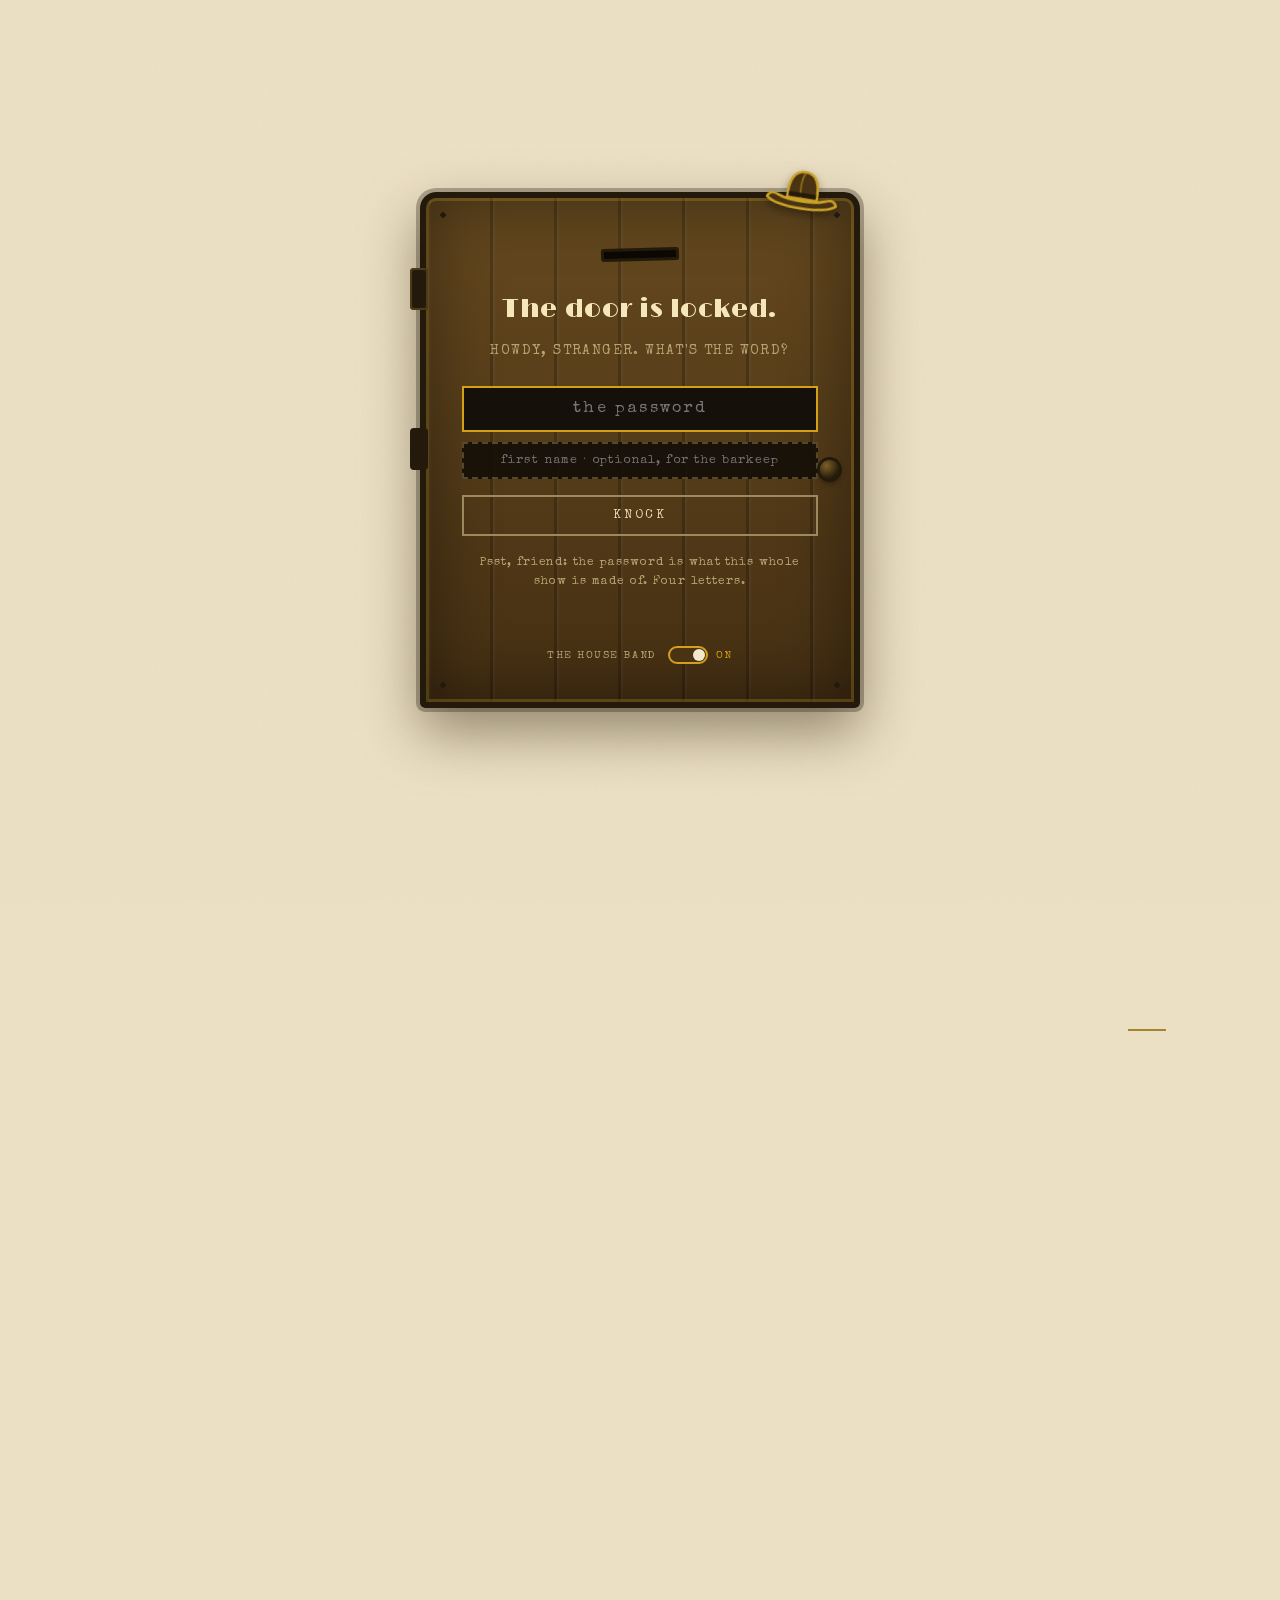
==== commit 79f1cd7a: "Add files via upload" ====
--- a/index.html
+++ b/index.html
@@ -488,6 +488,117 @@
     </div>
   </section>
 
+  <style id="backroomStyle">
+    #backroom{scroll-margin-top:64px;}
+    .bkr-stamp{display:inline-block;transform:rotate(-2deg);border:2px solid var(--stamp);color:var(--stamp);font-family:'Special Elite',monospace;font-size:11px;letter-spacing:.08em;text-transform:uppercase;padding:2px 8px;margin-left:10px;vertical-align:3px;}
+    .bkr-ledger{border-collapse:collapse;width:100%;max-width:880px;margin:6px 0 4px;}
+    .bkr-ledger td{border-bottom:1px solid var(--hairline);padding:8px 14px 8px 0;font-family:'Old Standard TT',serif;font-size:15.5px;color:var(--ink);vertical-align:top;}
+    .bkr-ledger td.n{font-weight:700;white-space:nowrap;}
+    .bkr-ledger td.s{color:var(--faint);font-size:13px;}
+    .bkr-btn{font-family:'Special Elite',monospace;font-size:14px;letter-spacing:.05em;text-transform:uppercase;color:var(--paper);background:var(--ink);border:2px solid var(--ink);padding:10px 16px;cursor:pointer;}
+    .bkr-btn:hover{background:#3a2c14;}
+    .bkr-note{font-family:'Old Standard TT',serif;font-size:14px;color:var(--faint);margin-left:10px;}
+    .bkr-verdict{display:flex;justify-content:space-between;align-items:baseline;gap:12px;flex-wrap:wrap;margin:16px 0 4px;max-width:880px;font-family:'Old Standard TT',serif;font-weight:700;font-size:18px;color:var(--ink);}
+    .bkr-link{font-family:'Special Elite',monospace;font-size:12px;background:none;border:none;color:var(--ink-2);text-decoration:underline;text-underline-offset:3px;cursor:pointer;padding:0;}
+    .bkr-finding{display:flex;gap:12px;padding:8px 0;border-bottom:1px solid var(--hairline);max-width:880px;font-size:14.5px;line-height:1.5;font-family:'Old Standard TT',serif;color:var(--ink-2);}
+    .bkr-finding b{color:var(--ink);}
+    .bkr-sev{flex:none;width:60px;font-family:'Special Elite',monospace;font-size:11px;text-transform:uppercase;letter-spacing:.06em;margin-top:2px;}
+    .bkr-sev.err{color:var(--stamp);}
+    .bkr-sev.warn{color:var(--gold);}
+    .bkr-sev.ok{color:#55683a;}
+    .bkr-grid{overflow-x:auto;margin-top:14px;}
+    .bkr-grid table{border-collapse:collapse;font-size:13px;font-family:'Old Standard TT',serif;}
+    .bkr-grid th{font-family:'Special Elite',monospace;font-size:10px;text-transform:uppercase;letter-spacing:.06em;color:var(--faint);text-align:left;border-bottom:2px solid var(--rule);padding:5px 14px 5px 0;white-space:nowrap;}
+    .bkr-grid td{border-bottom:1px solid var(--hairline);padding:5px 14px 5px 0;white-space:nowrap;color:var(--ink-2);}
+    .bkr-grid tr.bad td{background:rgba(163,39,28,.10);}
+    .bkr-grid tr.warnrow td{background:rgba(163,133,46,.14);}
+    #backroom,#ontap,#alcohol,#tobacco,#firearms{display:none!important;}
+    #collections .figure:has(#coinStacks),#collections .figure:has(#twoDoors){display:none!important;}
+    #industry .figure:has(#chartScissors),#industry .figure:has(#permitMap){display:none!important;}
+    .bkr-h{font-family:'Old Standard TT',serif;font-weight:700;font-size:16px;margin:16px 0 2px;color:var(--ink);}
+  </style>
+  <section class="section" id="backroom">
+    <svg class="wm" viewBox="0 0 24 24" fill="none" stroke="currentColor" stroke-width="0.55" stroke-linecap="round" stroke-linejoin="round" aria-hidden="true">
+      <path d="M12 5.5c-2-1.4-4.6-1.7-7-1v13c2.4-.7 5-.4 7 1 2-1.4 4.6-1.7 7-1v-13c-2.4-.7-5-.4-7 1z"/>
+      <path d="M12 5.5v13"/>
+      <path d="M7 8.5c1.2-.2 2.4-.1 3.4.3M7 11.5c1.2-.2 2.4-.1 3.4.3M13.6 8.8c1-.4 2.2-.5 3.4-.3M13.6 11.8c1-.4 2.2-.5 3.4-.3"/>
+    </svg>
+    <div class="wrap">
+      <div class="sec-head reveal">
+        <div class="kicker tw" data-type="Reel one &middot; The back room"></div>
+        <h2>Who checks the <em>pour</em>?</h2>
+        <p class="barkeep tw" data-barkeep='"Books before bottles, {name}."'></p>
+        <p class="intro">Every figure upstairs started as a working file on a steward&#39;s desk. This is that desk: a working check of a beer release before it goes out, built deliberately as an example for this interview.</p>
+      </div>
+
+      <div class="figure reveal">
+        <p class="fig-title">Beer, the latest counts on file <span class="bkr-stamp">Filed July 2026</span></p>
+        <p class="fig-sub">Fresher than the reels upstairs, which close at calendar year 2025.</p>
+        <table class="bkr-ledger">
+          <tr><td class="n">10.2M bbl</td><td>Taxable removals, February 2026, up 0.2 percent versus February 2025</td><td class="s">Industry estimate compiled from TTB data, ahead of the official release</td></tr>
+          <tr><td class="n">19.8M bbl</td><td>Taxable removals, year to date through February 2026, down 4.7 percent from a year earlier</td><td class="s">Industry estimate compiled from TTB data</td></tr>
+          <tr><td class="n">10,595,677 bbl</td><td>Taxable removals, December 2025, as reported</td><td class="s">TTB Beer Statistical Release</td></tr>
+        </table>
+        <p class="fig-source"><b>Source:</b> TTB Beer Statistical Release, December 2025; Beer Institute estimates compiled from TTB data, published March and April 2026. TTB&#39;s official monthly release follows about 90 days after the period, and beginning with the 2025 statistics removals are reported by total volume only.</p>
+      </div>
+
+      <div class="figure reveal">
+        <p class="fig-title">From the counting room</p>
+        <p class="fig-sub">Taxable removals of beer, the last three months on file.</p>
+        <div style="overflow-x:auto;">
+        <svg viewBox="0 0 640 200" width="100%" style="max-width:680px;display:block;" role="img" aria-label="Bar chart of monthly taxable removals of beer. December 2025, 10.60 million barrels reported. January 2026, 9.60 million estimated. February 2026, 10.20 million estimated.">
+          <defs><pattern id="bkrHatch" patternUnits="userSpaceOnUse" width="7" height="7" patternTransform="rotate(45)"><rect width="7" height="7" fill="#f6edd6"></rect><rect width="3" height="7" fill="#221708"></rect></pattern></defs>
+          <line x1="40" y1="156" x2="610" y2="156" stroke="#221708" stroke-width="2"></line>
+          <line x1="40" y1="160" x2="610" y2="160" stroke="#221708" stroke-width="1"></line>
+          <g><title>December 2025: 10,595,677 barrels, TTB Beer Statistical Release</title>
+            <rect x="70" y="30.7" width="110" height="125.3" fill="#221708"></rect>
+            <text x="125" y="23.7" text-anchor="middle" font-size="12.5" font-weight="700" fill="#221708" style="font-family:'Special Elite',monospace;">10.60M</text>
+            <text x="125" y="178" text-anchor="middle" font-size="9.5" letter-spacing="1.5" fill="#6f5e39" style="font-family:'Special Elite',monospace;">DECEMBER 2025</text></g>
+          <g><title>January 2026: 9,600,000 barrels, industry estimate ahead of the TTB release</title>
+            <rect x="265" y="42.5" width="110" height="113.5" fill="url(#bkrHatch)" stroke="#221708" stroke-width="1.5"></rect>
+            <text x="320" y="35.5" text-anchor="middle" font-size="12.5" font-weight="700" fill="#221708" style="font-family:'Special Elite',monospace;">9.60M est.</text>
+            <text x="320" y="178" text-anchor="middle" font-size="9.5" letter-spacing="1.5" fill="#6f5e39" style="font-family:'Special Elite',monospace;">JANUARY 2026</text></g>
+          <g><title>February 2026: 10,200,000 barrels, industry estimate ahead of the TTB release</title>
+            <rect x="460" y="35.5" width="110" height="120.5" fill="url(#bkrHatch)" stroke="#221708" stroke-width="1.5"></rect>
+            <text x="515" y="28.5" text-anchor="middle" font-size="12.5" font-weight="700" fill="#221708" style="font-family:'Special Elite',monospace;">10.20M est.</text>
+            <text x="515" y="178" text-anchor="middle" font-size="9.5" letter-spacing="1.5" fill="#6f5e39" style="font-family:'Special Elite',monospace;">FEBRUARY 2026</text></g>
+        </svg>
+        </div>
+        <p class="fig-source"><b>Source:</b> TTB Beer Statistical Release, December 2025; Beer Institute estimates published March and April 2026. Solid bars are TTB-reported, striped bars are industry estimates ahead of the official release. Hover a bar for the exact figure.</p>
+      </div>
+
+      <div class="figure reveal">
+        <p class="fig-title">The morning&#39;s working file</p>
+        <p class="fig-sub">Open it and the house rules go to work: structure, negative values, duplicates, inventory balance, year-over-year swings, and the small-count disclosure review. Five problems are planted in the file.</p>
+        <p><button id="bkrLoad" class="bkr-btn" type="button">Open the working file</button><span id="bkrLoaded" class="bkr-note"></span></p>
+        <div id="bkrOut"></div>
+      </div>
+
+      <details class="dossier reveal">
+        <summary>The forms and the rules, all of it</summary>
+        <p class="bkr-h">The reports behind the releases</p>
+        <table class="bkr-ledger">
+          <tr><td class="n">Beer</td><td>TTB F 5130.9, Brewer&#39;s Report of Operations. Due the 15th day after the close of the reporting period (27 CFR 25.297).</td></tr>
+          <tr><td class="n">Wine</td><td>TTB F 5120.17, Report of Wine Premises Operations. Due the 15th day after the close of the reporting period (27 CFR 24.300).</td></tr>
+          <tr><td class="n">Spirits</td><td>TTB F 5110.40, 5110.11, and 5110.28 for production, storage, and processing. Monthly, due the 15th.</td></tr>
+          <tr><td class="n">Tobacco</td><td>TTB F 5210.5, Report, Manufacturer of Tobacco Products. Monthly, due the 20th.</td></tr>
+          <tr><td class="n">Excise tax</td><td>TTB F 5000.24, Excise Tax Return. Semi-monthly periods, due 14 days after the close of the period.</td></tr>
+        </table>
+        <p class="bkr-h">The house rules for a release</p>
+        <table class="bkr-ledger">
+          <tr><td class="n">STR-01</td><td>The working file carries the report&#39;s expected columns, with the published header names.</td></tr>
+          <tr><td class="n">STR-02</td><td>Every row names a state and a reporting period.</td></tr>
+          <tr><td class="n">STR-03</td><td>One row per state per period. Duplicates double-count the national total.</td></tr>
+          <tr><td class="n">VAL-01</td><td>Production, removals, and stocks cannot be negative.</td></tr>
+          <tr><td class="n">VAL-02</td><td>Opening stocks plus production should roughly cover removals plus closing stocks. A large residual suggests a keying or unit error.</td></tr>
+          <tr><td class="n">VAL-03</td><td>A state more than 40 percent from the same period last year gets a review, not an automatic correction.</td></tr>
+          <tr><td class="n">DIS-01</td><td>A cell reflecting fewer than 3 reporting brewers is reviewed for aggregation into Other states, so no single taxpayer can be inferred (26 U.S.C. 6103).</td></tr>
+        </table>
+        <p class="fig-source"><b>Source:</b> TTB.gov statistics pages and forms. The rule list is illustrative, written for this example in the spirit of TTB&#39;s published data practices.</p>
+      </details>
+    </div>
+  </section>
+
   <section class="section" id="ontap">
     <svg class="wm" viewBox="0 0 24 24" fill="none" stroke="currentColor" stroke-width="0.55" stroke-linecap="round" stroke-linejoin="round" aria-hidden="true">
       <path d="M3 15.5c5.5 3 12.5 3 18 0"/>
@@ -726,7 +837,7 @@
     <div class="wrap">
       <div class="sec-head reveal">
         <div class="sec-no">V</div>
-        <div class="kicker tw" data-type="Reel five &middot; The regulated industry"></div>
+        <div class="kicker tw" data-type="Reel two &middot; The regulated industry"></div>
         <h2>Volumes fell. So why do permits keep <em>climbing</em>?</h2>
         <p class="barkeep tw" data-barkeep='"You should meet the regulars."'></p>
         <p class="intro">A TTB permit is the price of entry, and entry boomed: registered breweries up sixfold since 2010, distillery permits up more than fivefold since 2012, bonded wine producers roughly doubled.</p>
@@ -791,89 +902,6 @@
         </svg>
         <p>This show was built by one person, entirely from TTB's public files. Every figure traces to a named release, every disagreement between totals is explained beside the chart, and every redaction shows as a gap, not a guess. The builder's signature, and how to settle the tab, are one scroll down.</p>
       </div>
-    </div>
-  </section>
-
-  <style id="backroomStyle">
-    #backroom{scroll-margin-top:64px;}
-    .bkr-stamp{display:inline-block;transform:rotate(-2deg);border:2px solid var(--stamp);color:var(--stamp);font-family:'Special Elite',monospace;font-size:11px;letter-spacing:.08em;text-transform:uppercase;padding:2px 8px;margin-left:10px;vertical-align:3px;}
-    .bkr-ledger{border-collapse:collapse;width:100%;max-width:880px;margin:6px 0 4px;}
-    .bkr-ledger td{border-bottom:1px solid var(--hairline);padding:8px 14px 8px 0;font-family:'Old Standard TT',serif;font-size:15.5px;color:var(--ink);vertical-align:top;}
-    .bkr-ledger td.n{font-weight:700;white-space:nowrap;}
-    .bkr-ledger td.s{color:var(--faint);font-size:13px;}
-    .bkr-btn{font-family:'Special Elite',monospace;font-size:14px;letter-spacing:.05em;text-transform:uppercase;color:var(--paper);background:var(--ink);border:2px solid var(--ink);padding:10px 16px;cursor:pointer;}
-    .bkr-btn:hover{background:#3a2c14;}
-    .bkr-note{font-family:'Old Standard TT',serif;font-size:14px;color:var(--faint);margin-left:10px;}
-    .bkr-verdict{display:flex;justify-content:space-between;align-items:baseline;gap:12px;flex-wrap:wrap;margin:16px 0 4px;max-width:880px;font-family:'Old Standard TT',serif;font-weight:700;font-size:18px;color:var(--ink);}
-    .bkr-link{font-family:'Special Elite',monospace;font-size:12px;background:none;border:none;color:var(--ink-2);text-decoration:underline;text-underline-offset:3px;cursor:pointer;padding:0;}
-    .bkr-finding{display:flex;gap:12px;padding:8px 0;border-bottom:1px solid var(--hairline);max-width:880px;font-size:14.5px;line-height:1.5;font-family:'Old Standard TT',serif;color:var(--ink-2);}
-    .bkr-finding b{color:var(--ink);}
-    .bkr-sev{flex:none;width:60px;font-family:'Special Elite',monospace;font-size:11px;text-transform:uppercase;letter-spacing:.06em;margin-top:2px;}
-    .bkr-sev.err{color:var(--stamp);}
-    .bkr-sev.warn{color:var(--gold);}
-    .bkr-sev.ok{color:#55683a;}
-    .bkr-grid{overflow-x:auto;margin-top:14px;}
-    .bkr-grid table{border-collapse:collapse;font-size:13px;font-family:'Old Standard TT',serif;}
-    .bkr-grid th{font-family:'Special Elite',monospace;font-size:10px;text-transform:uppercase;letter-spacing:.06em;color:var(--faint);text-align:left;border-bottom:2px solid var(--rule);padding:5px 14px 5px 0;white-space:nowrap;}
-    .bkr-grid td{border-bottom:1px solid var(--hairline);padding:5px 14px 5px 0;white-space:nowrap;color:var(--ink-2);}
-    .bkr-grid tr.bad td{background:rgba(163,39,28,.10);}
-    .bkr-grid tr.warnrow td{background:rgba(163,133,46,.14);}
-    .bkr-h{font-family:'Old Standard TT',serif;font-weight:700;font-size:16px;margin:16px 0 2px;color:var(--ink);}
-  </style>
-  <section class="section" id="backroom">
-    <svg class="wm" viewBox="0 0 24 24" fill="none" stroke="currentColor" stroke-width="0.55" stroke-linecap="round" stroke-linejoin="round" aria-hidden="true">
-      <path d="M12 5.5c-2-1.4-4.6-1.7-7-1v13c2.4-.7 5-.4 7 1 2-1.4 4.6-1.7 7-1v-13c-2.4-.7-5-.4-7 1z"/>
-      <path d="M12 5.5v13"/>
-      <path d="M7 8.5c1.2-.2 2.4-.1 3.4.3M7 11.5c1.2-.2 2.4-.1 3.4.3M13.6 8.8c1-.4 2.2-.5 3.4-.3M13.6 11.8c1-.4 2.2-.5 3.4-.3"/>
-    </svg>
-    <div class="wrap">
-      <div class="sec-head reveal">
-        <div class="kicker tw" data-type="Reel VI &middot; The back room"></div>
-        <h2>Who checks the <em>pour</em>?</h2>
-        <p class="barkeep tw" data-barkeep='"Books before bottles, {name}."'></p>
-        <p class="intro">Every figure upstairs started as a working file on a steward&#39;s desk. This is that desk: a working check of a beer release before it goes out, built deliberately as an example for this interview.</p>
-      </div>
-
-      <div class="figure reveal">
-        <p class="fig-title">Beer, the latest counts on file <span class="bkr-stamp">Filed July 2026</span></p>
-        <p class="fig-sub">Fresher than the reels upstairs, which close at calendar year 2025.</p>
-        <table class="bkr-ledger">
-          <tr><td class="n">10.2M bbl</td><td>Taxable removals, February 2026, up 0.2 percent versus February 2025</td><td class="s">Industry estimate compiled from TTB data, ahead of the official release</td></tr>
-          <tr><td class="n">19.8M bbl</td><td>Taxable removals, year to date through February 2026, down 4.7 percent from a year earlier</td><td class="s">Industry estimate compiled from TTB data</td></tr>
-          <tr><td class="n">10,595,677 bbl</td><td>Taxable removals, December 2025, as reported</td><td class="s">TTB Beer Statistical Release</td></tr>
-        </table>
-        <p class="fig-source"><b>Source:</b> TTB Beer Statistical Release, December 2025; Beer Institute estimates compiled from TTB data, published March and April 2026. TTB&#39;s official monthly release follows about 90 days after the period, and beginning with the 2025 statistics removals are reported by total volume only.</p>
-      </div>
-
-      <div class="figure reveal">
-        <p class="fig-title">The morning&#39;s working file</p>
-        <p class="fig-sub">Open it and the house rules go to work: structure, negative values, duplicates, inventory balance, year-over-year swings, and the small-count disclosure review. Five problems are planted in the file.</p>
-        <p><button id="bkrLoad" class="bkr-btn" type="button">Open the working file</button><span id="bkrLoaded" class="bkr-note"></span></p>
-        <div id="bkrOut"></div>
-      </div>
-
-      <details class="dossier reveal">
-        <summary>The forms and the rules, all of it</summary>
-        <p class="bkr-h">The reports behind the releases</p>
-        <table class="bkr-ledger">
-          <tr><td class="n">Beer</td><td>TTB F 5130.9, Brewer&#39;s Report of Operations. Due the 15th day after the close of the reporting period (27 CFR 25.297).</td></tr>
-          <tr><td class="n">Wine</td><td>TTB F 5120.17, Report of Wine Premises Operations. Due the 15th day after the close of the reporting period (27 CFR 24.300).</td></tr>
-          <tr><td class="n">Spirits</td><td>TTB F 5110.40, 5110.11, and 5110.28 for production, storage, and processing. Monthly, due the 15th.</td></tr>
-          <tr><td class="n">Tobacco</td><td>TTB F 5210.5, Report, Manufacturer of Tobacco Products. Monthly, due the 20th.</td></tr>
-          <tr><td class="n">Excise tax</td><td>TTB F 5000.24, Excise Tax Return. Semi-monthly periods, due 14 days after the close of the period.</td></tr>
-        </table>
-        <p class="bkr-h">The house rules for a release</p>
-        <table class="bkr-ledger">
-          <tr><td class="n">STR-01</td><td>The working file carries the report&#39;s expected columns, with the published header names.</td></tr>
-          <tr><td class="n">STR-02</td><td>Every row names a state and a reporting period.</td></tr>
-          <tr><td class="n">STR-03</td><td>One row per state per period. Duplicates double-count the national total.</td></tr>
-          <tr><td class="n">VAL-01</td><td>Production, removals, and stocks cannot be negative.</td></tr>
-          <tr><td class="n">VAL-02</td><td>Opening stocks plus production should roughly cover removals plus closing stocks. A large residual suggests a keying or unit error.</td></tr>
-          <tr><td class="n">VAL-03</td><td>A state more than 40 percent from the same period last year gets a review, not an automatic correction.</td></tr>
-          <tr><td class="n">DIS-01</td><td>A cell reflecting fewer than 3 reporting brewers is reviewed for aggregation into Other states, so no single taxpayer can be inferred (26 U.S.C. 6103).</td></tr>
-        </table>
-        <p class="fig-source"><b>Source:</b> TTB.gov statistics pages and forms. The rule list is illustrative, written for this example in the spirit of TTB&#39;s published data practices.</p>
-      </details>
     </div>
   </section>
 
@@ -926,7 +954,6 @@
         <p>I'm Juliette Gudknecht, the data steward for IDEA Section 618 at the U.S. Department of Education, the national data collections behind special education for more than 8 million students. I manage two of the collections end to end, assist on an additional four, co-author the OSEP Fast Facts data stories, contribute to the IDEA Annual Report to Congress, and build the Python-automated data quality check support code that stands behind enhancing the integrity of the published IDEA 618 collection's numbers.</p>
         <p>This page is how I work with federal data: named sources, reconciled definitions, explained discrepancies, honest gaps. TTB publishes far more than one page can hold, and I would welcome the chance to work with the rest of it.</p>
         <p><b>Feel like settling the tab anyway?</b> Reach out. <a href="mailto:juliettegudknecht14@gmail.com">juliettegudknecht14@gmail.com</a> &middot; <a href="https://juliettegudknecht-code.github.io/portfolio/" rel="noopener">my portfolio</a></p>
-        <p><b>Curious what that looks like in practice?</b> Reel VI is <a href="#backroom">the back room</a>: a working check of a statistical release file before it goes out, planted problems and all. Built deliberately as an example for this interview.</p>
       </div>
 
       <details class="dossier reveal" style="margin-left:auto;margin-right:auto">
@@ -966,7 +993,7 @@
       <p>&copy; 2026 Juliette Gudknecht. The site's design and code are mine; the figures are public data published by TTB and remain in the public domain.</p>
       <p><b>Privacy.</b> This site has no accounts and sets no analytics or advertising cookies. The password and the optional first name you enter stay in your browser for the session only and are never transmitted or stored elsewhere. If you switch the house band on, the song is embedded from YouTube, which may set its own cookies while it plays; left off, nothing loads from YouTube.</p>
       <p>Independent presentation of public data. Not affiliated with or endorsed by TTB or the U.S. Department of the Treasury. Provided as is, without warranty; the official record is TTB's own published releases.</p>
-      <p class="foot-links"><a href="mailto:juliettegudknecht14@gmail.com">Contact</a> &middot; <a href="https://www.ttb.gov/data" rel="noopener">TTB open data</a> &middot; <a href="#backroom">The back room</a></p>
+      <p class="foot-links"><a href="mailto:juliettegudknecht14@gmail.com">Contact</a> &middot; <a href="https://www.ttb.gov/data" rel="noopener">TTB open data</a></p>
     </div>
   </div>
 </footer>
@@ -975,14 +1002,9 @@
 <nav id="booklet" aria-label="Programme">
   <p class="prog-title">The House Programme</p>
   <p class="prog-sub">TTB by the Numbers</p>
-  <a href="#ontap"><span class="no">&#9670;</span>What's on tap</a>
   <a href="#prologue"><span class="no">P.</span>The rates, 1910 to today</a>
   <a href="#collections"><span class="no">I.</span>Tax collections</a>
-  <a href="#alcohol"><span class="no">II.</span>Alcohol</a>
-  <a href="#tobacco"><span class="no">III.</span>Tobacco</a>
-  <a href="#firearms"><span class="no">IV.</span>Firearms and ammunition</a>
-  <a href="#industry"><span class="no">V.</span>The regulated industry</a>
-  <a href="#backroom"><span class="no">VI.</span>The back room</a>
+  <a href="#industry"><span class="no">II.</span>The regulated industry</a>
   <a href="#finale"><span class="no">&#9733;</span>The finale</a>
   <a href="#tab"><span class="no">$</span>Pay your tab</a>
 </nav>
@@ -1093,7 +1115,7 @@
 
 <script src="chart.umd.min.js?v=19"></script>
 <script src="data.js?v=21"></script>
-<script src="app.js?v=94"></script>
+<script src="app.js?v=95"></script>
 <script src="steward.js?v=1"></script>
 </body>
 </html>
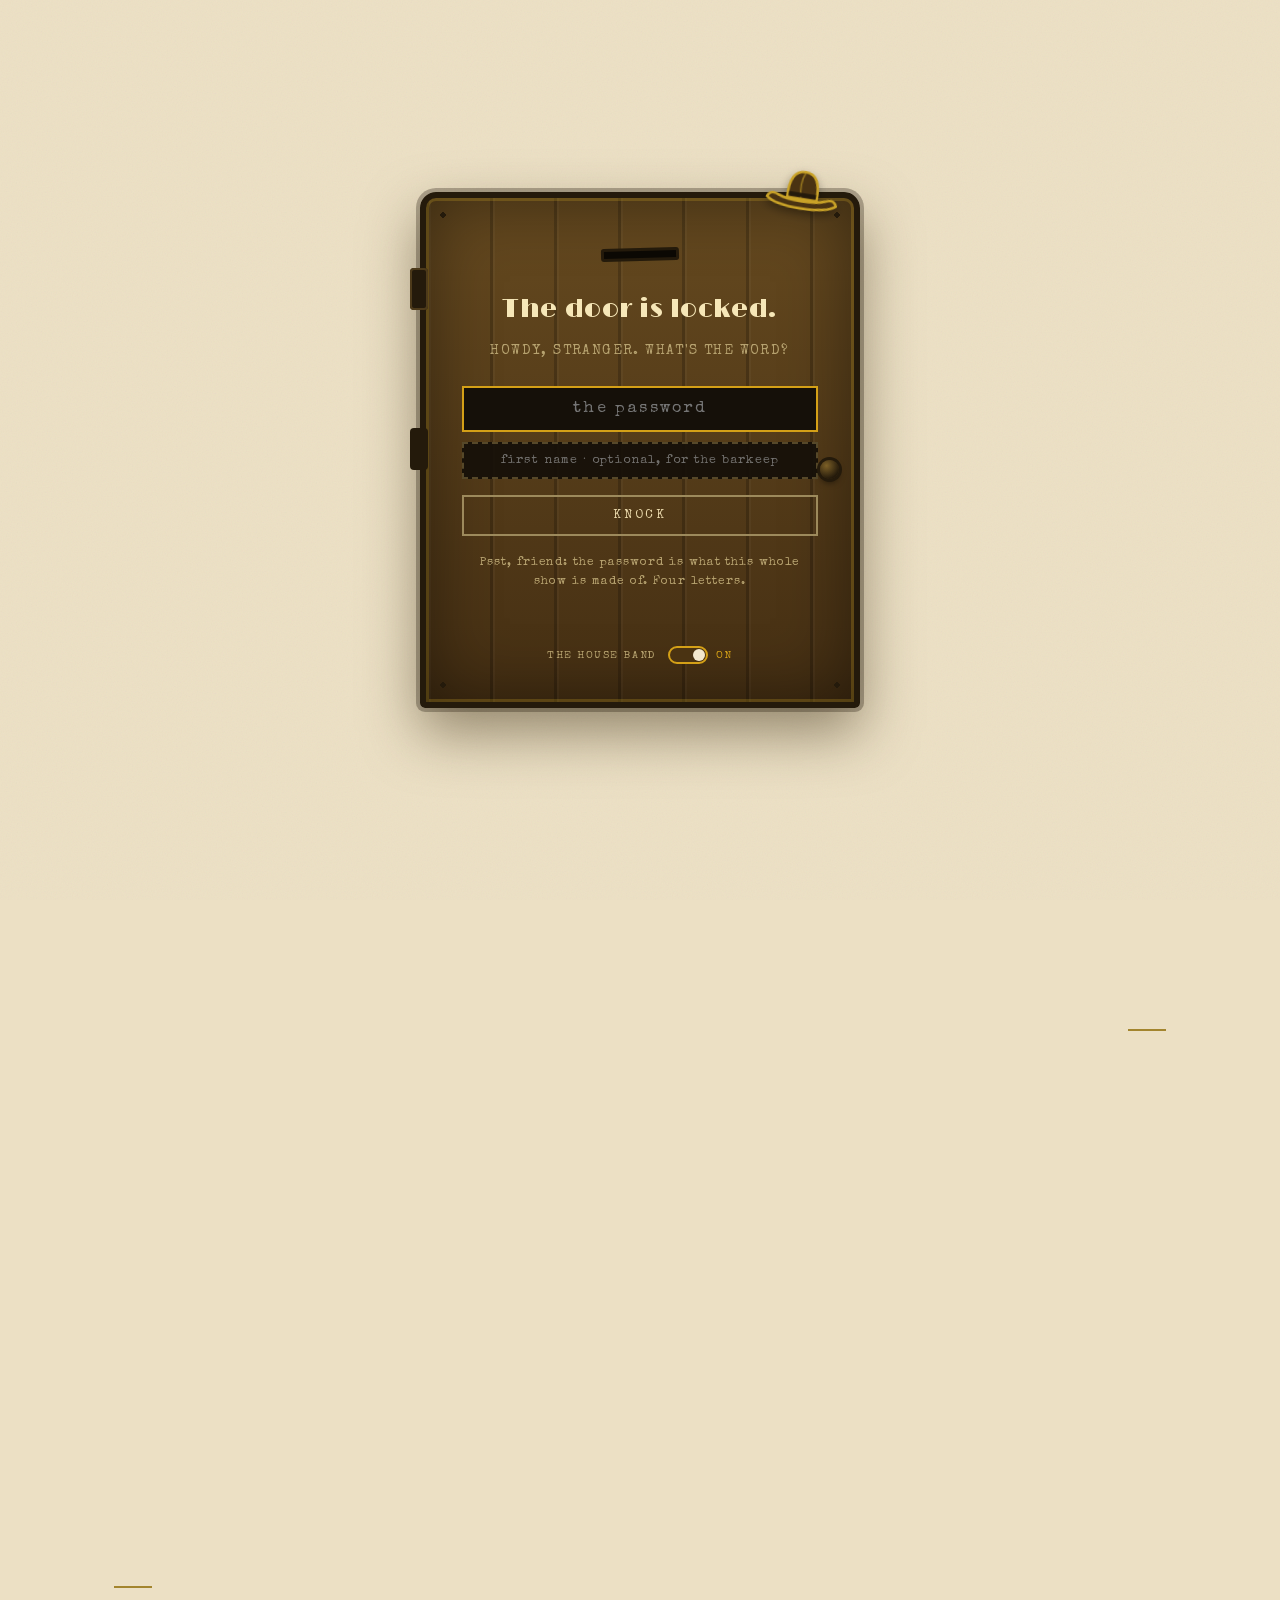
==== commit c225a877: "Add files via upload" ====
--- a/index.html
+++ b/index.html
@@ -488,117 +488,6 @@
     </div>
   </section>
 
-  <style id="backroomStyle">
-    #backroom{scroll-margin-top:64px;}
-    .bkr-stamp{display:inline-block;transform:rotate(-2deg);border:2px solid var(--stamp);color:var(--stamp);font-family:'Special Elite',monospace;font-size:11px;letter-spacing:.08em;text-transform:uppercase;padding:2px 8px;margin-left:10px;vertical-align:3px;}
-    .bkr-ledger{border-collapse:collapse;width:100%;max-width:880px;margin:6px 0 4px;}
-    .bkr-ledger td{border-bottom:1px solid var(--hairline);padding:8px 14px 8px 0;font-family:'Old Standard TT',serif;font-size:15.5px;color:var(--ink);vertical-align:top;}
-    .bkr-ledger td.n{font-weight:700;white-space:nowrap;}
-    .bkr-ledger td.s{color:var(--faint);font-size:13px;}
-    .bkr-btn{font-family:'Special Elite',monospace;font-size:14px;letter-spacing:.05em;text-transform:uppercase;color:var(--paper);background:var(--ink);border:2px solid var(--ink);padding:10px 16px;cursor:pointer;}
-    .bkr-btn:hover{background:#3a2c14;}
-    .bkr-note{font-family:'Old Standard TT',serif;font-size:14px;color:var(--faint);margin-left:10px;}
-    .bkr-verdict{display:flex;justify-content:space-between;align-items:baseline;gap:12px;flex-wrap:wrap;margin:16px 0 4px;max-width:880px;font-family:'Old Standard TT',serif;font-weight:700;font-size:18px;color:var(--ink);}
-    .bkr-link{font-family:'Special Elite',monospace;font-size:12px;background:none;border:none;color:var(--ink-2);text-decoration:underline;text-underline-offset:3px;cursor:pointer;padding:0;}
-    .bkr-finding{display:flex;gap:12px;padding:8px 0;border-bottom:1px solid var(--hairline);max-width:880px;font-size:14.5px;line-height:1.5;font-family:'Old Standard TT',serif;color:var(--ink-2);}
-    .bkr-finding b{color:var(--ink);}
-    .bkr-sev{flex:none;width:60px;font-family:'Special Elite',monospace;font-size:11px;text-transform:uppercase;letter-spacing:.06em;margin-top:2px;}
-    .bkr-sev.err{color:var(--stamp);}
-    .bkr-sev.warn{color:var(--gold);}
-    .bkr-sev.ok{color:#55683a;}
-    .bkr-grid{overflow-x:auto;margin-top:14px;}
-    .bkr-grid table{border-collapse:collapse;font-size:13px;font-family:'Old Standard TT',serif;}
-    .bkr-grid th{font-family:'Special Elite',monospace;font-size:10px;text-transform:uppercase;letter-spacing:.06em;color:var(--faint);text-align:left;border-bottom:2px solid var(--rule);padding:5px 14px 5px 0;white-space:nowrap;}
-    .bkr-grid td{border-bottom:1px solid var(--hairline);padding:5px 14px 5px 0;white-space:nowrap;color:var(--ink-2);}
-    .bkr-grid tr.bad td{background:rgba(163,39,28,.10);}
-    .bkr-grid tr.warnrow td{background:rgba(163,133,46,.14);}
-    #backroom,#ontap,#alcohol,#tobacco,#firearms{display:none!important;}
-    #collections .figure:has(#coinStacks),#collections .figure:has(#twoDoors){display:none!important;}
-    #industry .figure:has(#chartScissors),#industry .figure:has(#permitMap){display:none!important;}
-    .bkr-h{font-family:'Old Standard TT',serif;font-weight:700;font-size:16px;margin:16px 0 2px;color:var(--ink);}
-  </style>
-  <section class="section" id="backroom">
-    <svg class="wm" viewBox="0 0 24 24" fill="none" stroke="currentColor" stroke-width="0.55" stroke-linecap="round" stroke-linejoin="round" aria-hidden="true">
-      <path d="M12 5.5c-2-1.4-4.6-1.7-7-1v13c2.4-.7 5-.4 7 1 2-1.4 4.6-1.7 7-1v-13c-2.4-.7-5-.4-7 1z"/>
-      <path d="M12 5.5v13"/>
-      <path d="M7 8.5c1.2-.2 2.4-.1 3.4.3M7 11.5c1.2-.2 2.4-.1 3.4.3M13.6 8.8c1-.4 2.2-.5 3.4-.3M13.6 11.8c1-.4 2.2-.5 3.4-.3"/>
-    </svg>
-    <div class="wrap">
-      <div class="sec-head reveal">
-        <div class="kicker tw" data-type="Reel one &middot; The back room"></div>
-        <h2>Who checks the <em>pour</em>?</h2>
-        <p class="barkeep tw" data-barkeep='"Books before bottles, {name}."'></p>
-        <p class="intro">Every figure upstairs started as a working file on a steward&#39;s desk. This is that desk: a working check of a beer release before it goes out, built deliberately as an example for this interview.</p>
-      </div>
-
-      <div class="figure reveal">
-        <p class="fig-title">Beer, the latest counts on file <span class="bkr-stamp">Filed July 2026</span></p>
-        <p class="fig-sub">Fresher than the reels upstairs, which close at calendar year 2025.</p>
-        <table class="bkr-ledger">
-          <tr><td class="n">10.2M bbl</td><td>Taxable removals, February 2026, up 0.2 percent versus February 2025</td><td class="s">Industry estimate compiled from TTB data, ahead of the official release</td></tr>
-          <tr><td class="n">19.8M bbl</td><td>Taxable removals, year to date through February 2026, down 4.7 percent from a year earlier</td><td class="s">Industry estimate compiled from TTB data</td></tr>
-          <tr><td class="n">10,595,677 bbl</td><td>Taxable removals, December 2025, as reported</td><td class="s">TTB Beer Statistical Release</td></tr>
-        </table>
-        <p class="fig-source"><b>Source:</b> TTB Beer Statistical Release, December 2025; Beer Institute estimates compiled from TTB data, published March and April 2026. TTB&#39;s official monthly release follows about 90 days after the period, and beginning with the 2025 statistics removals are reported by total volume only.</p>
-      </div>
-
-      <div class="figure reveal">
-        <p class="fig-title">From the counting room</p>
-        <p class="fig-sub">Taxable removals of beer, the last three months on file.</p>
-        <div style="overflow-x:auto;">
-        <svg viewBox="0 0 640 200" width="100%" style="max-width:680px;display:block;" role="img" aria-label="Bar chart of monthly taxable removals of beer. December 2025, 10.60 million barrels reported. January 2026, 9.60 million estimated. February 2026, 10.20 million estimated.">
-          <defs><pattern id="bkrHatch" patternUnits="userSpaceOnUse" width="7" height="7" patternTransform="rotate(45)"><rect width="7" height="7" fill="#f6edd6"></rect><rect width="3" height="7" fill="#221708"></rect></pattern></defs>
-          <line x1="40" y1="156" x2="610" y2="156" stroke="#221708" stroke-width="2"></line>
-          <line x1="40" y1="160" x2="610" y2="160" stroke="#221708" stroke-width="1"></line>
-          <g><title>December 2025: 10,595,677 barrels, TTB Beer Statistical Release</title>
-            <rect x="70" y="30.7" width="110" height="125.3" fill="#221708"></rect>
-            <text x="125" y="23.7" text-anchor="middle" font-size="12.5" font-weight="700" fill="#221708" style="font-family:'Special Elite',monospace;">10.60M</text>
-            <text x="125" y="178" text-anchor="middle" font-size="9.5" letter-spacing="1.5" fill="#6f5e39" style="font-family:'Special Elite',monospace;">DECEMBER 2025</text></g>
-          <g><title>January 2026: 9,600,000 barrels, industry estimate ahead of the TTB release</title>
-            <rect x="265" y="42.5" width="110" height="113.5" fill="url(#bkrHatch)" stroke="#221708" stroke-width="1.5"></rect>
-            <text x="320" y="35.5" text-anchor="middle" font-size="12.5" font-weight="700" fill="#221708" style="font-family:'Special Elite',monospace;">9.60M est.</text>
-            <text x="320" y="178" text-anchor="middle" font-size="9.5" letter-spacing="1.5" fill="#6f5e39" style="font-family:'Special Elite',monospace;">JANUARY 2026</text></g>
-          <g><title>February 2026: 10,200,000 barrels, industry estimate ahead of the TTB release</title>
-            <rect x="460" y="35.5" width="110" height="120.5" fill="url(#bkrHatch)" stroke="#221708" stroke-width="1.5"></rect>
-            <text x="515" y="28.5" text-anchor="middle" font-size="12.5" font-weight="700" fill="#221708" style="font-family:'Special Elite',monospace;">10.20M est.</text>
-            <text x="515" y="178" text-anchor="middle" font-size="9.5" letter-spacing="1.5" fill="#6f5e39" style="font-family:'Special Elite',monospace;">FEBRUARY 2026</text></g>
-        </svg>
-        </div>
-        <p class="fig-source"><b>Source:</b> TTB Beer Statistical Release, December 2025; Beer Institute estimates published March and April 2026. Solid bars are TTB-reported, striped bars are industry estimates ahead of the official release. Hover a bar for the exact figure.</p>
-      </div>
-
-      <div class="figure reveal">
-        <p class="fig-title">The morning&#39;s working file</p>
-        <p class="fig-sub">Open it and the house rules go to work: structure, negative values, duplicates, inventory balance, year-over-year swings, and the small-count disclosure review. Five problems are planted in the file.</p>
-        <p><button id="bkrLoad" class="bkr-btn" type="button">Open the working file</button><span id="bkrLoaded" class="bkr-note"></span></p>
-        <div id="bkrOut"></div>
-      </div>
-
-      <details class="dossier reveal">
-        <summary>The forms and the rules, all of it</summary>
-        <p class="bkr-h">The reports behind the releases</p>
-        <table class="bkr-ledger">
-          <tr><td class="n">Beer</td><td>TTB F 5130.9, Brewer&#39;s Report of Operations. Due the 15th day after the close of the reporting period (27 CFR 25.297).</td></tr>
-          <tr><td class="n">Wine</td><td>TTB F 5120.17, Report of Wine Premises Operations. Due the 15th day after the close of the reporting period (27 CFR 24.300).</td></tr>
-          <tr><td class="n">Spirits</td><td>TTB F 5110.40, 5110.11, and 5110.28 for production, storage, and processing. Monthly, due the 15th.</td></tr>
-          <tr><td class="n">Tobacco</td><td>TTB F 5210.5, Report, Manufacturer of Tobacco Products. Monthly, due the 20th.</td></tr>
-          <tr><td class="n">Excise tax</td><td>TTB F 5000.24, Excise Tax Return. Semi-monthly periods, due 14 days after the close of the period.</td></tr>
-        </table>
-        <p class="bkr-h">The house rules for a release</p>
-        <table class="bkr-ledger">
-          <tr><td class="n">STR-01</td><td>The working file carries the report&#39;s expected columns, with the published header names.</td></tr>
-          <tr><td class="n">STR-02</td><td>Every row names a state and a reporting period.</td></tr>
-          <tr><td class="n">STR-03</td><td>One row per state per period. Duplicates double-count the national total.</td></tr>
-          <tr><td class="n">VAL-01</td><td>Production, removals, and stocks cannot be negative.</td></tr>
-          <tr><td class="n">VAL-02</td><td>Opening stocks plus production should roughly cover removals plus closing stocks. A large residual suggests a keying or unit error.</td></tr>
-          <tr><td class="n">VAL-03</td><td>A state more than 40 percent from the same period last year gets a review, not an automatic correction.</td></tr>
-          <tr><td class="n">DIS-01</td><td>A cell reflecting fewer than 3 reporting brewers is reviewed for aggregation into Other states, so no single taxpayer can be inferred (26 U.S.C. 6103).</td></tr>
-        </table>
-        <p class="fig-source"><b>Source:</b> TTB.gov statistics pages and forms. The rule list is illustrative, written for this example in the spirit of TTB&#39;s published data practices.</p>
-      </details>
-    </div>
-  </section>
-
   <section class="section" id="ontap">
     <svg class="wm" viewBox="0 0 24 24" fill="none" stroke="currentColor" stroke-width="0.55" stroke-linecap="round" stroke-linejoin="round" aria-hidden="true">
       <path d="M3 15.5c5.5 3 12.5 3 18 0"/>
@@ -837,7 +726,7 @@
     <div class="wrap">
       <div class="sec-head reveal">
         <div class="sec-no">V</div>
-        <div class="kicker tw" data-type="Reel two &middot; The regulated industry"></div>
+        <div class="kicker tw" data-type="Reel five &middot; The regulated industry"></div>
         <h2>Volumes fell. So why do permits keep <em>climbing</em>?</h2>
         <p class="barkeep tw" data-barkeep='"You should meet the regulars."'></p>
         <p class="intro">A TTB permit is the price of entry, and entry boomed: registered breweries up sixfold since 2010, distillery permits up more than fivefold since 2012, bonded wine producers roughly doubled.</p>
@@ -902,6 +791,89 @@
         </svg>
         <p>This show was built by one person, entirely from TTB's public files. Every figure traces to a named release, every disagreement between totals is explained beside the chart, and every redaction shows as a gap, not a guess. The builder's signature, and how to settle the tab, are one scroll down.</p>
       </div>
+    </div>
+  </section>
+
+  <style id="backroomStyle">
+    #backroom{scroll-margin-top:64px;}
+    .bkr-stamp{display:inline-block;transform:rotate(-2deg);border:2px solid var(--stamp);color:var(--stamp);font-family:'Special Elite',monospace;font-size:11px;letter-spacing:.08em;text-transform:uppercase;padding:2px 8px;margin-left:10px;vertical-align:3px;}
+    .bkr-ledger{border-collapse:collapse;width:100%;max-width:880px;margin:6px 0 4px;}
+    .bkr-ledger td{border-bottom:1px solid var(--hairline);padding:8px 14px 8px 0;font-family:'Old Standard TT',serif;font-size:15.5px;color:var(--ink);vertical-align:top;}
+    .bkr-ledger td.n{font-weight:700;white-space:nowrap;}
+    .bkr-ledger td.s{color:var(--faint);font-size:13px;}
+    .bkr-btn{font-family:'Special Elite',monospace;font-size:14px;letter-spacing:.05em;text-transform:uppercase;color:var(--paper);background:var(--ink);border:2px solid var(--ink);padding:10px 16px;cursor:pointer;}
+    .bkr-btn:hover{background:#3a2c14;}
+    .bkr-note{font-family:'Old Standard TT',serif;font-size:14px;color:var(--faint);margin-left:10px;}
+    .bkr-verdict{display:flex;justify-content:space-between;align-items:baseline;gap:12px;flex-wrap:wrap;margin:16px 0 4px;max-width:880px;font-family:'Old Standard TT',serif;font-weight:700;font-size:18px;color:var(--ink);}
+    .bkr-link{font-family:'Special Elite',monospace;font-size:12px;background:none;border:none;color:var(--ink-2);text-decoration:underline;text-underline-offset:3px;cursor:pointer;padding:0;}
+    .bkr-finding{display:flex;gap:12px;padding:8px 0;border-bottom:1px solid var(--hairline);max-width:880px;font-size:14.5px;line-height:1.5;font-family:'Old Standard TT',serif;color:var(--ink-2);}
+    .bkr-finding b{color:var(--ink);}
+    .bkr-sev{flex:none;width:60px;font-family:'Special Elite',monospace;font-size:11px;text-transform:uppercase;letter-spacing:.06em;margin-top:2px;}
+    .bkr-sev.err{color:var(--stamp);}
+    .bkr-sev.warn{color:var(--gold);}
+    .bkr-sev.ok{color:#55683a;}
+    .bkr-grid{overflow-x:auto;margin-top:14px;}
+    .bkr-grid table{border-collapse:collapse;font-size:13px;font-family:'Old Standard TT',serif;}
+    .bkr-grid th{font-family:'Special Elite',monospace;font-size:10px;text-transform:uppercase;letter-spacing:.06em;color:var(--faint);text-align:left;border-bottom:2px solid var(--rule);padding:5px 14px 5px 0;white-space:nowrap;}
+    .bkr-grid td{border-bottom:1px solid var(--hairline);padding:5px 14px 5px 0;white-space:nowrap;color:var(--ink-2);}
+    .bkr-grid tr.bad td{background:rgba(163,39,28,.10);}
+    .bkr-grid tr.warnrow td{background:rgba(163,133,46,.14);}
+    .bkr-h{font-family:'Old Standard TT',serif;font-weight:700;font-size:16px;margin:16px 0 2px;color:var(--ink);}
+  </style>
+  <section class="section" id="backroom">
+    <svg class="wm" viewBox="0 0 24 24" fill="none" stroke="currentColor" stroke-width="0.55" stroke-linecap="round" stroke-linejoin="round" aria-hidden="true">
+      <path d="M12 5.5c-2-1.4-4.6-1.7-7-1v13c2.4-.7 5-.4 7 1 2-1.4 4.6-1.7 7-1v-13c-2.4-.7-5-.4-7 1z"/>
+      <path d="M12 5.5v13"/>
+      <path d="M7 8.5c1.2-.2 2.4-.1 3.4.3M7 11.5c1.2-.2 2.4-.1 3.4.3M13.6 8.8c1-.4 2.2-.5 3.4-.3M13.6 11.8c1-.4 2.2-.5 3.4-.3"/>
+    </svg>
+    <div class="wrap">
+      <div class="sec-head reveal">
+        <div class="kicker tw" data-type="Reel VI &middot; The back room"></div>
+        <h2>Who checks the <em>pour</em>?</h2>
+        <p class="barkeep tw" data-barkeep='"Books before bottles, {name}."'></p>
+        <p class="intro">Every figure upstairs started as a working file on a steward&#39;s desk. This is that desk: a working check of a beer release before it goes out, built deliberately as an example for this interview.</p>
+      </div>
+
+      <div class="figure reveal">
+        <p class="fig-title">Beer, the latest counts on file <span class="bkr-stamp">Filed July 2026</span></p>
+        <p class="fig-sub">Fresher than the reels upstairs, which close at calendar year 2025.</p>
+        <table class="bkr-ledger">
+          <tr><td class="n">10.2M bbl</td><td>Taxable removals, February 2026, up 0.2 percent versus February 2025</td><td class="s">Industry estimate compiled from TTB data, ahead of the official release</td></tr>
+          <tr><td class="n">19.8M bbl</td><td>Taxable removals, year to date through February 2026, down 4.7 percent from a year earlier</td><td class="s">Industry estimate compiled from TTB data</td></tr>
+          <tr><td class="n">10,595,677 bbl</td><td>Taxable removals, December 2025, as reported</td><td class="s">TTB Beer Statistical Release</td></tr>
+        </table>
+        <p class="fig-source"><b>Source:</b> TTB Beer Statistical Release, December 2025; Beer Institute estimates compiled from TTB data, published March and April 2026. TTB&#39;s official monthly release follows about 90 days after the period, and beginning with the 2025 statistics removals are reported by total volume only.</p>
+      </div>
+
+      <div class="figure reveal">
+        <p class="fig-title">The morning&#39;s working file</p>
+        <p class="fig-sub">Open it and the house rules go to work: structure, negative values, duplicates, inventory balance, year-over-year swings, and the small-count disclosure review. Five problems are planted in the file.</p>
+        <p><button id="bkrLoad" class="bkr-btn" type="button">Open the working file</button><span id="bkrLoaded" class="bkr-note"></span></p>
+        <div id="bkrOut"></div>
+      </div>
+
+      <details class="dossier reveal">
+        <summary>The forms and the rules, all of it</summary>
+        <p class="bkr-h">The reports behind the releases</p>
+        <table class="bkr-ledger">
+          <tr><td class="n">Beer</td><td>TTB F 5130.9, Brewer&#39;s Report of Operations. Due the 15th day after the close of the reporting period (27 CFR 25.297).</td></tr>
+          <tr><td class="n">Wine</td><td>TTB F 5120.17, Report of Wine Premises Operations. Due the 15th day after the close of the reporting period (27 CFR 24.300).</td></tr>
+          <tr><td class="n">Spirits</td><td>TTB F 5110.40, 5110.11, and 5110.28 for production, storage, and processing. Monthly, due the 15th.</td></tr>
+          <tr><td class="n">Tobacco</td><td>TTB F 5210.5, Report, Manufacturer of Tobacco Products. Monthly, due the 20th.</td></tr>
+          <tr><td class="n">Excise tax</td><td>TTB F 5000.24, Excise Tax Return. Semi-monthly periods, due 14 days after the close of the period.</td></tr>
+        </table>
+        <p class="bkr-h">The house rules for a release</p>
+        <table class="bkr-ledger">
+          <tr><td class="n">STR-01</td><td>The working file carries the report&#39;s expected columns, with the published header names.</td></tr>
+          <tr><td class="n">STR-02</td><td>Every row names a state and a reporting period.</td></tr>
+          <tr><td class="n">STR-03</td><td>One row per state per period. Duplicates double-count the national total.</td></tr>
+          <tr><td class="n">VAL-01</td><td>Production, removals, and stocks cannot be negative.</td></tr>
+          <tr><td class="n">VAL-02</td><td>Opening stocks plus production should roughly cover removals plus closing stocks. A large residual suggests a keying or unit error.</td></tr>
+          <tr><td class="n">VAL-03</td><td>A state more than 40 percent from the same period last year gets a review, not an automatic correction.</td></tr>
+          <tr><td class="n">DIS-01</td><td>A cell reflecting fewer than 3 reporting brewers is reviewed for aggregation into Other states, so no single taxpayer can be inferred (26 U.S.C. 6103).</td></tr>
+        </table>
+        <p class="fig-source"><b>Source:</b> TTB.gov statistics pages and forms. The rule list is illustrative, written for this example in the spirit of TTB&#39;s published data practices.</p>
+      </details>
     </div>
   </section>
 
@@ -954,6 +926,7 @@
         <p>I'm Juliette Gudknecht, the data steward for IDEA Section 618 at the U.S. Department of Education, the national data collections behind special education for more than 8 million students. I manage two of the collections end to end, assist on an additional four, co-author the OSEP Fast Facts data stories, contribute to the IDEA Annual Report to Congress, and build the Python-automated data quality check support code that stands behind enhancing the integrity of the published IDEA 618 collection's numbers.</p>
         <p>This page is how I work with federal data: named sources, reconciled definitions, explained discrepancies, honest gaps. TTB publishes far more than one page can hold, and I would welcome the chance to work with the rest of it.</p>
         <p><b>Feel like settling the tab anyway?</b> Reach out. <a href="mailto:juliettegudknecht14@gmail.com">juliettegudknecht14@gmail.com</a> &middot; <a href="https://juliettegudknecht-code.github.io/portfolio/" rel="noopener">my portfolio</a></p>
+        <p><b>Curious what that looks like in practice?</b> Reel VI is <a href="#backroom">the back room</a>: a working check of a statistical release file before it goes out, planted problems and all. Built deliberately as an example for this interview.</p>
       </div>
 
       <details class="dossier reveal" style="margin-left:auto;margin-right:auto">
@@ -993,7 +966,7 @@
       <p>&copy; 2026 Juliette Gudknecht. The site's design and code are mine; the figures are public data published by TTB and remain in the public domain.</p>
       <p><b>Privacy.</b> This site has no accounts and sets no analytics or advertising cookies. The password and the optional first name you enter stay in your browser for the session only and are never transmitted or stored elsewhere. If you switch the house band on, the song is embedded from YouTube, which may set its own cookies while it plays; left off, nothing loads from YouTube.</p>
       <p>Independent presentation of public data. Not affiliated with or endorsed by TTB or the U.S. Department of the Treasury. Provided as is, without warranty; the official record is TTB's own published releases.</p>
-      <p class="foot-links"><a href="mailto:juliettegudknecht14@gmail.com">Contact</a> &middot; <a href="https://www.ttb.gov/data" rel="noopener">TTB open data</a></p>
+      <p class="foot-links"><a href="mailto:juliettegudknecht14@gmail.com">Contact</a> &middot; <a href="https://www.ttb.gov/data" rel="noopener">TTB open data</a> &middot; <a href="#backroom">The back room</a></p>
     </div>
   </div>
 </footer>
@@ -1002,9 +975,14 @@
 <nav id="booklet" aria-label="Programme">
   <p class="prog-title">The House Programme</p>
   <p class="prog-sub">TTB by the Numbers</p>
+  <a href="#ontap"><span class="no">&#9670;</span>What's on tap</a>
   <a href="#prologue"><span class="no">P.</span>The rates, 1910 to today</a>
   <a href="#collections"><span class="no">I.</span>Tax collections</a>
-  <a href="#industry"><span class="no">II.</span>The regulated industry</a>
+  <a href="#alcohol"><span class="no">II.</span>Alcohol</a>
+  <a href="#tobacco"><span class="no">III.</span>Tobacco</a>
+  <a href="#firearms"><span class="no">IV.</span>Firearms and ammunition</a>
+  <a href="#industry"><span class="no">V.</span>The regulated industry</a>
+  <a href="#backroom"><span class="no">VI.</span>The back room</a>
   <a href="#finale"><span class="no">&#9733;</span>The finale</a>
   <a href="#tab"><span class="no">$</span>Pay your tab</a>
 </nav>
@@ -1115,7 +1093,7 @@
 
 <script src="chart.umd.min.js?v=19"></script>
 <script src="data.js?v=21"></script>
-<script src="app.js?v=95"></script>
+<script src="app.js?v=94"></script>
 <script src="steward.js?v=1"></script>
 </body>
 </html>
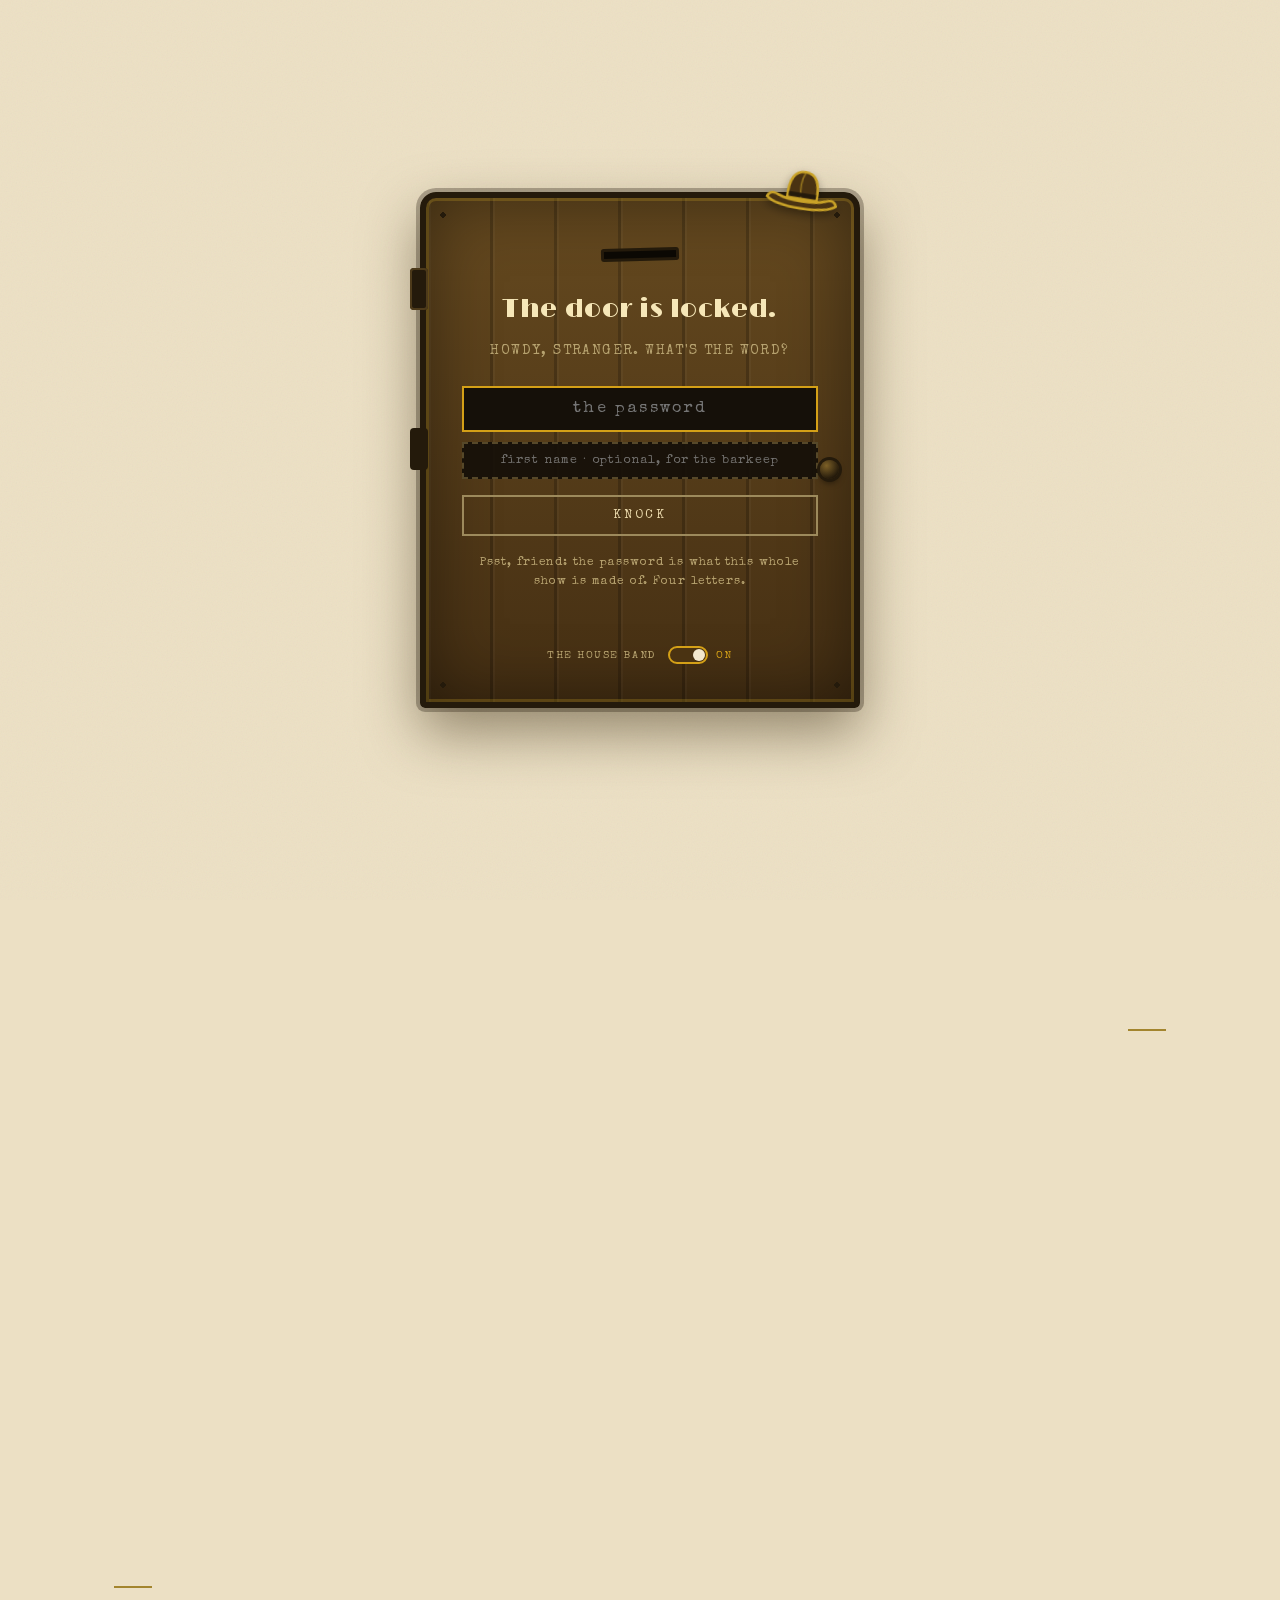
==== commit fb8c7e55: "Add files via upload" ====
--- a/index.html
+++ b/index.html
@@ -463,7 +463,7 @@
         <details class="house-rules">
           <summary class="hr-title"><span aria-hidden="true">&#9733;</span> House Rules <span aria-hidden="true">&#9733;</span></summary>
           <p>Every figure rides in from TTB's own published files, and every chart names its source. No exceptions, partner.</p>
-          <p>A named TTB release stands behind every chart: open "Here's the ledger" under any figure for the table, the units, and the source. Files current as of July 2026.</p>
+          <p>A named TTB release stands behind every chart: open "Here's the ledger" under any figure for the table, the units, and the source. Files pulled July 2026.</p>
         </details>
         <button id="shortPour" type="button"><span class="sp-ask">Here on business?</span> Start here &middot; the one-minute briefing</button>
         <div class="hero-ticker">
@@ -761,35 +761,7 @@
       <div class="bureau-card reveal">
         <span class="seal" aria-hidden="true">TTB</span>
         <p>The Alcohol and Tobacco Tax and Trade Bureau runs one of the best returns in government. In FY 2025 it served more than 132,000 authorized industry members and processed nearly 163,000 label applications with 502 employees and $157.8 million in budget authority, and every program dollar spent on collection brought $199 back. Median label review times in mid 2026: 3 days for beer, 6 for wine, 8 for distilled spirits.</p>
-        <p class="fig-source" style="margin:12px 0 0" data-ledger="agencyFigures" data-chip="The bureau's own numbers" data-title="Who's behind the bureau notices?"><b>Source:</b> TTB Annual Reports, FY 2019 to FY 2023, and the FY 2025 TTB Annual Financial Report. TTB published no FY 2024 annual report, so FY 2024 agency figures are a gap. Label processing times are from TTB's Processing Times for Label Applications page as of July 2026.</p>
-      </div>
-    </div>
-  </section>
-
-  <section class="pitch" id="finale">
-    <div class="wrap">
-      <div class="endshow reveal">
-        <p class="whatnow tw" data-type="The reels are spent. The ledger balances. What now?"></p>
-      </div>
-      <div class="inner reveal d1">
-        <div class="corner-lights cl-tl" aria-hidden="true"><i></i><i></i><i></i></div>
-        <div class="corner-lights cl-tr" aria-hidden="true"><i></i><i></i><i></i></div>
-        <div class="corner-lights cl-bl" aria-hidden="true"><i></i><i></i><i></i></div>
-        <div class="corner-lights cl-br" aria-hidden="true"><i></i><i></i><i></i></div>
-        <div class="kicker" style="justify-content:center">The finale</div>
-        <h2>Data this good deserves its name in lights. <em class="u">That's the work I do.</em></h2>
-        <p class="barkeep tw" data-barkeep='"It&#39;s last call, {name}."'></p>
-        <svg class="marquee-ico" viewBox="0 0 120 66" fill="none" stroke="#d4a017" stroke-width="2" aria-hidden="true">
-          <rect x="8" y="10" width="104" height="40" rx="4"/>
-          <rect x="17" y="19" width="86" height="22" rx="2" opacity=".55"/>
-          <path d="M30 26h60M40 34h40" stroke-width="1.4" opacity=".7"/>
-          <path d="M34 50l-7 13M86 50l7 13"/>
-          <circle class="mq-b" cx="19" cy="10" r="2.4" fill="#d4a017" stroke="none"/><circle class="mq-b" cx="33" cy="10" r="2.4" fill="#d4a017" stroke="none"/><circle class="mq-b" cx="47" cy="10" r="2.4" fill="#d4a017" stroke="none"/><circle class="mq-b" cx="61" cy="10" r="2.4" fill="#d4a017" stroke="none"/><circle class="mq-b" cx="75" cy="10" r="2.4" fill="#d4a017" stroke="none"/><circle class="mq-b" cx="89" cy="10" r="2.4" fill="#d4a017" stroke="none"/><circle class="mq-b" cx="103" cy="10" r="2.4" fill="#d4a017" stroke="none"/>
-          <circle class="mq-b" cx="112" cy="21" r="2.4" fill="#d4a017" stroke="none"/><circle class="mq-b" cx="112" cy="39" r="2.4" fill="#d4a017" stroke="none"/>
-          <circle class="mq-b" cx="103" cy="50" r="2.4" fill="#d4a017" stroke="none"/><circle class="mq-b" cx="89" cy="50" r="2.4" fill="#d4a017" stroke="none"/><circle class="mq-b" cx="75" cy="50" r="2.4" fill="#d4a017" stroke="none"/><circle class="mq-b" cx="61" cy="50" r="2.4" fill="#d4a017" stroke="none"/><circle class="mq-b" cx="47" cy="50" r="2.4" fill="#d4a017" stroke="none"/><circle class="mq-b" cx="33" cy="50" r="2.4" fill="#d4a017" stroke="none"/><circle class="mq-b" cx="19" cy="50" r="2.4" fill="#d4a017" stroke="none"/>
-          <circle class="mq-b" cx="8" cy="39" r="2.4" fill="#d4a017" stroke="none"/><circle class="mq-b" cx="8" cy="21" r="2.4" fill="#d4a017" stroke="none"/>
-        </svg>
-        <p>This show was built by one person, entirely from TTB's public files. Every figure traces to a named release, every disagreement between totals is explained beside the chart, and every redaction shows as a gap, not a guess. The builder's signature, and how to settle the tab, are one scroll down.</p>
+        <p class="fig-source" style="margin:12px 0 0" data-ledger="agencyFigures" data-chip="The bureau's own numbers" data-title="Who's behind the bureau notices?"><b>Source:</b> TTB Annual Reports, FY 2019 to FY 2023, and the FY 2025 TTB Annual Financial Report. TTB published no FY 2024 annual report, so FY 2024 agency figures are a gap. Label processing times are as pulled from TTB's Processing Times for Label Applications page in July 2026.</p>
       </div>
     </div>
   </section>
@@ -828,7 +800,7 @@
     </svg>
     <div class="wrap">
       <div class="sec-head reveal">
-        <div class="kicker tw" data-type="Reel VI &middot; The back room"></div>
+        <div class="kicker tw" data-type="Reel six &middot; The back room"></div>
         <h2>Who checks the <em>pour</em>?</h2>
         <p class="barkeep tw" data-barkeep='"Books before bottles, {name}."'></p>
         <p class="intro">Every figure upstairs started as a working file on a steward&#39;s desk. This is that desk: a working check of a beer release before it goes out, built deliberately as an example for this interview.</p>
@@ -838,11 +810,36 @@
         <p class="fig-title">Beer, the latest counts on file <span class="bkr-stamp">Filed July 2026</span></p>
         <p class="fig-sub">Fresher than the reels upstairs, which close at calendar year 2025.</p>
         <table class="bkr-ledger">
-          <tr><td class="n">10.2M bbl</td><td>Taxable removals, February 2026, up 0.2 percent versus February 2025</td><td class="s">Industry estimate compiled from TTB data, ahead of the official release</td></tr>
-          <tr><td class="n">19.8M bbl</td><td>Taxable removals, year to date through February 2026, down 4.7 percent from a year earlier</td><td class="s">Industry estimate compiled from TTB data</td></tr>
-          <tr><td class="n">10,595,677 bbl</td><td>Taxable removals, December 2025, as reported</td><td class="s">TTB Beer Statistical Release</td></tr>
+          <tr><td class="n">12.2M bbl</td><td>Taxable removals, May 2026, down 6.0 percent versus a reported 12,975,660 in May 2025</td><td class="s">Industry estimate compiled from TTB data, published July 7, 2026</td></tr>
+          <tr><td class="n">55,460,335 bbl</td><td>Taxable removals, year to date through May 2026, down 5.0 percent from 58,350,208 a year earlier</td><td class="s">Same release; the prior-year figure is TTB-reported</td></tr>
+          <tr><td class="n">32.5M bbl</td><td>Taxable removals, first quarter of 2026, down 2.1 percent from a reported 33,181,948 in the first quarter of 2025</td><td class="s">Industry estimate compiled from TTB data, published May 5, 2026</td></tr>
         </table>
-        <p class="fig-source"><b>Source:</b> TTB Beer Statistical Release, December 2025; Beer Institute estimates compiled from TTB data, published March and April 2026. TTB&#39;s official monthly release follows about 90 days after the period, and beginning with the 2025 statistics removals are reported by total volume only.</p>
+        <p class="fig-source"><b>Source:</b> Beer Institute taxable removals estimates compiled from TTB data, published May 5, June 9, and July 7, 2026; the prior-year comparison figures are TTB-reported. TTB&#39;s official monthly releases post about two months after the period and supersede these estimates as each month lands. Beginning with the 2025 statistics, TTB reports removals by total volume only.</p>
+      </div>
+
+      <div class="figure reveal">
+        <p class="fig-title">From the counting room</p>
+        <p class="fig-sub">Taxable removals of beer, the last three months on file.</p>
+        <div style="overflow-x:auto;">
+        <svg viewBox="0 0 640 200" width="100%" style="max-width:680px;display:block;" role="img" aria-label="Bar chart of monthly taxable removals of beer, industry estimates. March 2026, 12.70 million barrels. April 2026, 12.03 million. May 2026, 12.20 million.">
+          <defs><pattern id="bkrHatch" patternUnits="userSpaceOnUse" width="7" height="7" patternTransform="rotate(45)"><rect width="7" height="7" fill="#f6edd6"></rect><rect width="3" height="7" fill="#221708"></rect></pattern></defs>
+          <line x1="40" y1="156" x2="610" y2="156" stroke="#221708" stroke-width="2"></line>
+          <line x1="40" y1="160" x2="610" y2="160" stroke="#221708" stroke-width="1"></line>
+          <g><title>March 2026: 12,700,000 barrels, industry estimate, up 2.5 percent versus March 2025</title>
+            <rect x="70" y="33.7" width="110" height="122.3" fill="url(#bkrHatch)" stroke="#221708" stroke-width="1.5"></rect>
+            <text x="125" y="26.7" text-anchor="middle" font-size="12.5" font-weight="700" fill="#221708" style="font-family:'Special Elite',monospace;">12.70M est.</text>
+            <text x="125" y="178" text-anchor="middle" font-size="9.5" letter-spacing="1.5" fill="#6f5e39" style="font-family:'Special Elite',monospace;">MARCH 2026</text></g>
+          <g><title>April 2026: 12,025,000 barrels, industry estimate, down 0.4 percent versus April 2025</title>
+            <rect x="265" y="40.2" width="110" height="115.8" fill="url(#bkrHatch)" stroke="#221708" stroke-width="1.5"></rect>
+            <text x="320" y="33.2" text-anchor="middle" font-size="12.5" font-weight="700" fill="#221708" style="font-family:'Special Elite',monospace;">12.03M est.</text>
+            <text x="320" y="178" text-anchor="middle" font-size="9.5" letter-spacing="1.5" fill="#6f5e39" style="font-family:'Special Elite',monospace;">APRIL 2026</text></g>
+          <g><title>May 2026: 12,200,000 barrels, industry estimate, down 6.0 percent versus May 2025</title>
+            <rect x="460" y="38.5" width="110" height="117.5" fill="url(#bkrHatch)" stroke="#221708" stroke-width="1.5"></rect>
+            <text x="515" y="31.5" text-anchor="middle" font-size="12.5" font-weight="700" fill="#221708" style="font-family:'Special Elite',monospace;">12.20M est.</text>
+            <text x="515" y="178" text-anchor="middle" font-size="9.5" letter-spacing="1.5" fill="#6f5e39" style="font-family:'Special Elite',monospace;">MAY 2026</text></g>
+        </svg>
+        </div>
+        <p class="fig-source"><b>Source:</b> Beer Institute estimates compiled from TTB data, published May through July 2026. All three bars are estimates ahead of TTB&#39;s official releases, which post about two months after the period and supersede them. Hover a bar for the exact figure.</p>
       </div>
 
       <div class="figure reveal">
@@ -877,6 +874,34 @@
     </div>
   </section>
 
+  <section class="pitch" id="finale">
+    <div class="wrap">
+      <div class="endshow reveal">
+        <p class="whatnow tw" data-type="The reels are spent. The ledger balances. What now?"></p>
+      </div>
+      <div class="inner reveal d1">
+        <div class="corner-lights cl-tl" aria-hidden="true"><i></i><i></i><i></i></div>
+        <div class="corner-lights cl-tr" aria-hidden="true"><i></i><i></i><i></i></div>
+        <div class="corner-lights cl-bl" aria-hidden="true"><i></i><i></i><i></i></div>
+        <div class="corner-lights cl-br" aria-hidden="true"><i></i><i></i><i></i></div>
+        <div class="kicker" style="justify-content:center">The finale</div>
+        <h2>Data this good deserves its name in lights. <em class="u">That's the work I do.</em></h2>
+        <p class="barkeep tw" data-barkeep='"It&#39;s last call, {name}."'></p>
+        <svg class="marquee-ico" viewBox="0 0 120 66" fill="none" stroke="#d4a017" stroke-width="2" aria-hidden="true">
+          <rect x="8" y="10" width="104" height="40" rx="4"/>
+          <rect x="17" y="19" width="86" height="22" rx="2" opacity=".55"/>
+          <path d="M30 26h60M40 34h40" stroke-width="1.4" opacity=".7"/>
+          <path d="M34 50l-7 13M86 50l7 13"/>
+          <circle class="mq-b" cx="19" cy="10" r="2.4" fill="#d4a017" stroke="none"/><circle class="mq-b" cx="33" cy="10" r="2.4" fill="#d4a017" stroke="none"/><circle class="mq-b" cx="47" cy="10" r="2.4" fill="#d4a017" stroke="none"/><circle class="mq-b" cx="61" cy="10" r="2.4" fill="#d4a017" stroke="none"/><circle class="mq-b" cx="75" cy="10" r="2.4" fill="#d4a017" stroke="none"/><circle class="mq-b" cx="89" cy="10" r="2.4" fill="#d4a017" stroke="none"/><circle class="mq-b" cx="103" cy="10" r="2.4" fill="#d4a017" stroke="none"/>
+          <circle class="mq-b" cx="112" cy="21" r="2.4" fill="#d4a017" stroke="none"/><circle class="mq-b" cx="112" cy="39" r="2.4" fill="#d4a017" stroke="none"/>
+          <circle class="mq-b" cx="103" cy="50" r="2.4" fill="#d4a017" stroke="none"/><circle class="mq-b" cx="89" cy="50" r="2.4" fill="#d4a017" stroke="none"/><circle class="mq-b" cx="75" cy="50" r="2.4" fill="#d4a017" stroke="none"/><circle class="mq-b" cx="61" cy="50" r="2.4" fill="#d4a017" stroke="none"/><circle class="mq-b" cx="47" cy="50" r="2.4" fill="#d4a017" stroke="none"/><circle class="mq-b" cx="33" cy="50" r="2.4" fill="#d4a017" stroke="none"/><circle class="mq-b" cx="19" cy="50" r="2.4" fill="#d4a017" stroke="none"/>
+          <circle class="mq-b" cx="8" cy="39" r="2.4" fill="#d4a017" stroke="none"/><circle class="mq-b" cx="8" cy="21" r="2.4" fill="#d4a017" stroke="none"/>
+        </svg>
+        <p>This show was built by one person, entirely from TTB's public files. Every figure traces to a named release, every disagreement between totals is explained beside the chart, and every redaction shows as a gap, not a guess. The builder's signature, and how to settle the tab, are one scroll down.</p>
+      </div>
+    </div>
+  </section>
+
   <section class="section" id="tab">
     <svg class="wm" viewBox="0 0 24 24" fill="none" stroke="currentColor" stroke-width="0.55" aria-hidden="true">
       <rect x="3" y="16.4" width="18" height="3.6" rx="0.4"/><rect x="4.6" y="12.8" width="15" height="3.6" rx="0.4"/><rect x="3.8" y="9.2" width="16.4" height="3.6" rx="0.4"/>
@@ -910,10 +935,12 @@
           <li><span>Permittees</span><i class="rc-dots"></i><span class="rc-src"><a href="https://www.ttb.gov/public-information/foia/list-of-permittees" rel="noopener">TTB FOIA lists, July 2026</a></span></li>
           <li><span>Agency figures</span><i class="rc-dots"></i><span class="rc-src"><a href="https://www.ttb.gov/node/902851" rel="noopener">Annual Reports, FY 2019 to 2025 (no FY 2024)</a></span></li>
           <li><span>Tax rates</span><i class="rc-dots"></i><span class="rc-src"><a href="https://www.ttb.gov/taxes/tax-audit/historical-tax-rates" rel="noopener">TTB rate pages, 1910 to present</a></span></li>
+          <li><span>Back room, latest counts</span><i class="rc-dots"></i><span class="rc-src"><a href="https://www.beerinstitute.org/data-economic/taxes-paid/" rel="noopener">Beer Institute estimates from TTB data, 2026</a></span></li>
+          <li><span>Back room, filing rules</span><i class="rc-dots"></i><span class="rc-src"><a href="https://www.ttb.gov/taxes/tax-audit/due-dates-for-operational-reports" rel="noopener">TTB due dates pages; 27 CFR parts 24 and 25</a></span></li>
           <li><span>Prohibition history</span><i class="rc-dots"></i><span class="rc-src"><a href="https://www.fjc.gov/history" rel="noopener">Federal Judicial Center; Beer Institute</a></span></li>
         </ul>
         <div class="rc-total"><span>Total due</span><span>$0.00</span></div>
-        <p class="rc-note">Public data is on the house. Files current as of July 2026, all from <a href="https://www.ttb.gov/data" rel="noopener">ttb.gov/data</a>.</p>
+        <p class="rc-note">Public data is on the house. Files pulled July 2026, all from <a href="https://www.ttb.gov/data" rel="noopener">ttb.gov/data</a>.</p>
         <div class="rc-signrow">
           <span class="rc-x">&#10005;</span>
           <span class="rc-sigline"><span class="rc-sig">Juliette Gudknecht</span><svg class="rc-pen" viewBox="0 0 24 24" width="20" height="20" fill="none" stroke="#3f2f16" stroke-width="1.6" stroke-linecap="round" stroke-linejoin="round" aria-hidden="true"><path d="M3 21l3.5-1 11-11a2.1 2.1 0 0 0-3-3l-11 11z"/><path d="M13 5l3 3"/></svg></span>
@@ -926,14 +953,14 @@
         <p>I'm Juliette Gudknecht, the data steward for IDEA Section 618 at the U.S. Department of Education, the national data collections behind special education for more than 8 million students. I manage two of the collections end to end, assist on an additional four, co-author the OSEP Fast Facts data stories, contribute to the IDEA Annual Report to Congress, and build the Python-automated data quality check support code that stands behind enhancing the integrity of the published IDEA 618 collection's numbers.</p>
         <p>This page is how I work with federal data: named sources, reconciled definitions, explained discrepancies, honest gaps. TTB publishes far more than one page can hold, and I would welcome the chance to work with the rest of it.</p>
         <p><b>Feel like settling the tab anyway?</b> Reach out. <a href="mailto:juliettegudknecht14@gmail.com">juliettegudknecht14@gmail.com</a> &middot; <a href="https://juliettegudknecht-code.github.io/portfolio/" rel="noopener">my portfolio</a></p>
-        <p><b>Curious what that looks like in practice?</b> Reel VI is <a href="#backroom">the back room</a>: a working check of a statistical release file before it goes out, planted problems and all. Built deliberately as an example for this interview.</p>
+        <p><b>Curious what that looks like in practice?</b> Reel six is <a href="#backroom">the back room</a>: a working check of a statistical release file before it goes out, planted problems and all. Built deliberately as an example for this interview.</p>
       </div>
 
       <details class="dossier reveal" style="margin-left:auto;margin-right:auto">
         <summary style="text-align:center">The fine print, all of it</summary>
         <ul class="about-list">
         <li><b>Tax collections</b> come from TTB Statistical Release TTB S 5630, Tax Collections, using each fiscal year's final annual cumulative summary, FY 2015 to FY 2025, from <a href="https://www.ttb.gov/taxes/tax-audit/tax-collections" rel="noopener">ttb.gov/taxes/tax-audit/tax-collections</a>. TTB labels these releases unofficial; official revenue figures appear in the TTB annual report. In plain terms, the statistical release is the bureau's running tally and the audited annual report is the official record; this page uses the statistical releases and says so. Domestic figures come from TTB's tax database by return period end date, and import figures come from U.S. Customs and Border Protection data.</li>
-        <li><b>Production and removals</b> come from the TTB National Statistical Reports for beer (TTB S 5130), wine (TTB S 5120), and distilled spirits (TTB S 5110), published as yearly open data files covering calendar years 2012 to 2025, from the statistics pages at <a href="https://www.ttb.gov/data" rel="noopener">ttb.gov/data</a>. TTB revises these as amended returns arrive; figures here reflect files current as of July 2026.</li>
+        <li><b>Production and removals</b> come from the TTB National Statistical Reports for beer (TTB S 5130), wine (TTB S 5120), and distilled spirits (TTB S 5110), published as yearly open data files covering calendar years 2012 to 2025, from the statistics pages at <a href="https://www.ttb.gov/data" rel="noopener">ttb.gov/data</a>. TTB revises these as amended returns arrive; figures here reflect the files as pulled in July 2026.</li>
         <li><b>Tobacco removals</b> come from the TTB tobacco statistics yearly open data file, calendar years 2012 to 2025, using the taxable removals series, which includes removals from Puerto Rico. Cigar detail for 2013 is redacted in the source file.</li>
         <li><b>Agency figures</b> (industry members, label applications, staffing, budget, revenue per program dollar) come from the TTB Annual Reports for FY 2019 to FY 2023 and the FY 2025 TTB Annual Financial Report. TTB published no FY 2024 annual report. Where TTB published only rounded figures, this page repeats TTB's rounding.</li>
         <li><b>Permit and registration counts</b> come from TTB National Revenue Center count-by-state spreadsheets for breweries and bonded wine producers (continental United States) and the TTB Distilled Spirits Permit Counts report (beverage alcohol permits only).</li>
@@ -945,6 +972,7 @@
         <li><b>Agency history</b> (the 1934 Alcohol Tax Unit, the 1935 FAA Act, ATF in 1972, and TTB's creation on January 24, 2003 under the Homeland Security Act of 2002) comes from TTB's own history pages: The TTB Story, the FAA Act historical background, and the FAET background page.</li>
         <li><b>Historical tax rates</b> come from TTB's Historical Tax Rates page (series through 2017) and the current Tax Rates page (2018 to present). The prologue chart shows general rates only; the historical page lists beer entries like "$18/$7" without defining the second figure, so reduced small producer rates appear in the text only. Wine's lower tax class boundary changed in 2018 from 14 percent alcohol to 16 percent under the Craft Beverage Modernization Act, so the wine series splices two slightly different class definitions at that point.</li>
         <li><b>Small lines not shown.</b> Special occupational tax (about $250 thousand per year) and unclassified collections are included in totals but too small to chart.</li>
+        <li><b>The back room.</b> The latest beer counts and the three-month chart use Beer Institute monthly taxable removals estimates compiled from TTB data: the March, April, and May 2026 reports, published May 5, June 9, and July 7, 2026. The prior-year comparison figures in those reports are TTB-reported. TTB&#39;s official releases post about two months after the period and supersede the estimates as each month lands. The filing due dates in the dossier come from TTB&#39;s operational-report due dates pages and the regulations they cite, 27 CFR 25.297 for beer and 27 CFR 24.300 for wine. The working file in the check demonstration is synthetic, written for this page, because real Brewer&#39;s Report of Operations data is confidential until released in aggregate.</li>
         <li><b>Known limits.</b> Dollars are nominal, not adjusted for inflation. Collections figures come from statistical releases TTB labels unofficial. Brewery and bonded-wine counts cover the continental United States only. TTB publishes no volume by brand or company, so none appears here. Within those limits, every figure is exactly as TTB published it.</li>
       </ul>
       </details>
@@ -959,7 +987,7 @@
     <p class="bday"><span class="star">&#9733;</span><svg class="flag" viewBox="0 0 24 14" aria-hidden="true"><rect width="24" height="14" fill="#f6edd6"/><g fill="#a3392a"><rect y="0" width="24" height="2"/><rect y="4" width="24" height="2"/><rect y="8" width="24" height="2"/><rect y="12" width="24" height="2"/></g><rect width="10" height="8" fill="#31507a"/><g fill="#f6edd6"><circle cx="2" cy="2" r=".75"/><circle cx="5" cy="2" r=".75"/><circle cx="8" cy="2" r=".75"/><circle cx="3.5" cy="4" r=".75"/><circle cx="6.5" cy="4" r=".75"/><circle cx="2" cy="6" r=".75"/><circle cx="5" cy="6" r=".75"/><circle cx="8" cy="6" r=".75"/></g></svg> Happy 250th, America &middot; 1776 to 2026 <span class="star">&#9733;</span></p>
     <p class="poured">Site carefully poured for <span id="pourFor">a friend of the house</span>.</p>
     <p>TTB by the Numbers. Built entirely from public data published by the Alcohol and Tobacco Tax and Trade Bureau at <a href="https://www.ttb.gov/data" rel="noopener">ttb.gov/data</a> and <a href="https://www.ttb.gov/statistics/reports-and-data" rel="noopener">ttb.gov/statistics/reports-and-data</a>.</p>
-    <p>Tax collections through FY 2025. Industry statistics through calendar year 2025, as published in files current as of July 2026.</p>
+    <p>Tax collections through FY 2025. Industry statistics through calendar year 2025, as published in files pulled July 2026.</p>
     <p class="no-barrels">No barrels were emptied in the making of this website.</p>
     <p>Views here are my own, not my employer's.</p>
     <div class="foot-legal">
@@ -1093,7 +1121,7 @@
 
 <script src="chart.umd.min.js?v=19"></script>
 <script src="data.js?v=21"></script>
-<script src="app.js?v=94"></script>
+<script src="app.js?v=96"></script>
 <script src="steward.js?v=1"></script>
 </body>
 </html>
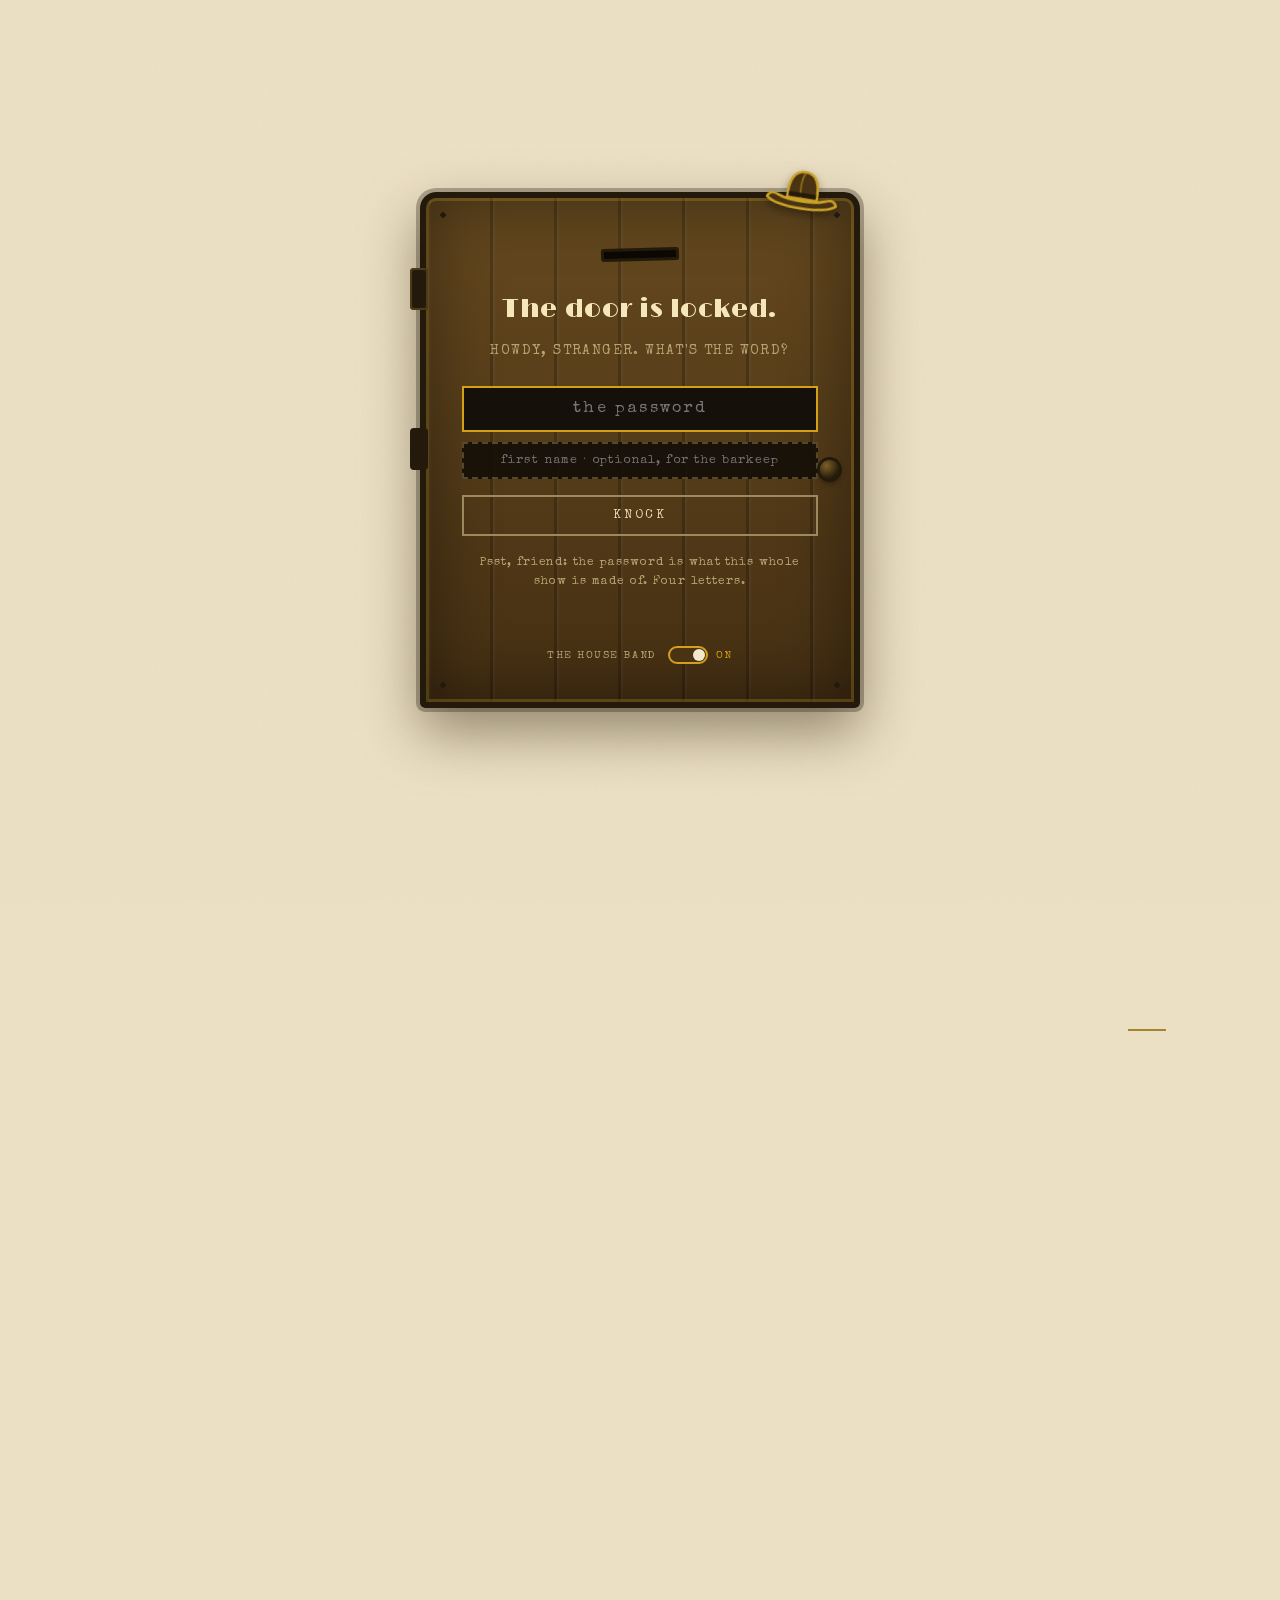
==== commit 4e0e95fe: "Add files via upload" ====
--- a/index.html
+++ b/index.html
@@ -814,7 +814,17 @@
           <tr><td class="n">55,460,335 bbl</td><td>Taxable removals, year to date through May 2026, down 5.0 percent from 58,350,208 a year earlier</td><td class="s">Same release; the prior-year figure is TTB-reported</td></tr>
           <tr><td class="n">32.5M bbl</td><td>Taxable removals, first quarter of 2026, down 2.1 percent from a reported 33,181,948 in the first quarter of 2025</td><td class="s">Industry estimate compiled from TTB data, published May 5, 2026</td></tr>
         </table>
-        <p class="fig-source"><b>Source:</b> Beer Institute taxable removals estimates compiled from TTB data, published May 5, June 9, and July 7, 2026; the prior-year comparison figures are TTB-reported. TTB&#39;s official monthly releases post about two months after the period and supersede these estimates as each month lands. Beginning with the 2025 statistics, TTB reports removals by total volume only.</p>
+        <p class="fig-source"><b>Source:</b> Beer Institute taxable removals estimates compiled from TTB data, published May 5, June 9, and July 7, 2026; the prior-year comparison figures are TTB-reported. TTB&#39;s official monthly reports post two to three months after the period (the spirits report covering March 2026 is dated June 26, 2026) and supersede these estimates as each month lands. Beginning with the 2025 statistics, TTB reports removals by total volume only.</p>
+      </div>
+
+      <div class="figure reveal">
+        <p class="fig-title">Spirits, from the official 2026 monthly report</p>
+        <p class="fig-sub">TTB&#39;s own 2026 monthly national reports are posting. The distilled spirits report dated June 26, 2026 covers January through March.</p>
+        <table class="bkr-ledger">
+          <tr><td class="n">2.05B PG</td><td>Spirits production, March 2026, as reported: 2,048,453,058 proof gallons, most of it neutral alcohol</td><td class="s">TTB 2026 Monthly National Statistical Report, Distilled Spirits, TTB S 5110, report date June 26, 2026</td></tr>
+          <tr><td class="n">-</td><td>Spirits taxable removals, January through March 2026: published as a dash, redacted because the figure could identify a particular taxpayer</td><td class="s">Same report. The gap is the disclosure rule working, and this page keeps gaps as gaps</td></tr>
+        </table>
+        <p class="fig-source"><b>Source:</b> TTB 2026 Monthly National Statistical Report for Distilled Spirits (TTB S 5110-2026), report date June 26, 2026, from the spirits statistics page on ttb.gov. TTB notes that prior periods may change as late or amended operational reports arrive.</p>
       </div>
 
       <div class="figure reveal">
@@ -839,7 +849,7 @@
             <text x="515" y="178" text-anchor="middle" font-size="9.5" letter-spacing="1.5" fill="#6f5e39" style="font-family:'Special Elite',monospace;">MAY 2026</text></g>
         </svg>
         </div>
-        <p class="fig-source"><b>Source:</b> Beer Institute estimates compiled from TTB data, published May through July 2026. All three bars are estimates ahead of TTB&#39;s official releases, which post about two months after the period and supersede them. Hover a bar for the exact figure.</p>
+        <p class="fig-source"><b>Source:</b> Beer Institute estimates compiled from TTB data, published May through July 2026. All three bars are estimates ahead of TTB&#39;s official monthly reports, which post two to three months after the period and supersede them. Hover a bar for the exact figure.</p>
       </div>
 
       <div class="figure reveal">
@@ -937,6 +947,7 @@
           <li><span>Tax rates</span><i class="rc-dots"></i><span class="rc-src"><a href="https://www.ttb.gov/taxes/tax-audit/historical-tax-rates" rel="noopener">TTB rate pages, 1910 to present</a></span></li>
           <li><span>Back room, latest counts</span><i class="rc-dots"></i><span class="rc-src"><a href="https://www.beerinstitute.org/data-economic/taxes-paid/" rel="noopener">Beer Institute estimates from TTB data, 2026</a></span></li>
           <li><span>Back room, filing rules</span><i class="rc-dots"></i><span class="rc-src"><a href="https://www.ttb.gov/taxes/tax-audit/due-dates-for-operational-reports" rel="noopener">TTB due dates pages; 27 CFR parts 24 and 25</a></span></li>
+          <li><span>Back room, official monthlies</span><i class="rc-dots"></i><span class="rc-src"><a href="https://www.ttb.gov/regulated-commodities/beverage-alcohol/distilled-spirits/statistics" rel="noopener">TTB S 5110 monthly report, 2026</a></span></li>
           <li><span>Prohibition history</span><i class="rc-dots"></i><span class="rc-src"><a href="https://www.fjc.gov/history" rel="noopener">Federal Judicial Center; Beer Institute</a></span></li>
         </ul>
         <div class="rc-total"><span>Total due</span><span>$0.00</span></div>
@@ -972,7 +983,7 @@
         <li><b>Agency history</b> (the 1934 Alcohol Tax Unit, the 1935 FAA Act, ATF in 1972, and TTB's creation on January 24, 2003 under the Homeland Security Act of 2002) comes from TTB's own history pages: The TTB Story, the FAA Act historical background, and the FAET background page.</li>
         <li><b>Historical tax rates</b> come from TTB's Historical Tax Rates page (series through 2017) and the current Tax Rates page (2018 to present). The prologue chart shows general rates only; the historical page lists beer entries like "$18/$7" without defining the second figure, so reduced small producer rates appear in the text only. Wine's lower tax class boundary changed in 2018 from 14 percent alcohol to 16 percent under the Craft Beverage Modernization Act, so the wine series splices two slightly different class definitions at that point.</li>
         <li><b>Small lines not shown.</b> Special occupational tax (about $250 thousand per year) and unclassified collections are included in totals but too small to chart.</li>
-        <li><b>The back room.</b> The latest beer counts and the three-month chart use Beer Institute monthly taxable removals estimates compiled from TTB data: the March, April, and May 2026 reports, published May 5, June 9, and July 7, 2026. The prior-year comparison figures in those reports are TTB-reported. TTB&#39;s official releases post about two months after the period and supersede the estimates as each month lands. The filing due dates in the dossier come from TTB&#39;s operational-report due dates pages and the regulations they cite, 27 CFR 25.297 for beer and 27 CFR 24.300 for wine. The working file in the check demonstration is synthetic, written for this page, because real Brewer&#39;s Report of Operations data is confidential until released in aggregate.</li>
+        <li><b>The back room.</b> The latest beer counts and the three-month chart use Beer Institute monthly taxable removals estimates compiled from TTB data: the March, April, and May 2026 reports, published May 5, June 9, and July 7, 2026. The prior-year comparison figures in those reports are TTB-reported. TTB&#39;s official monthly reports post two to three months after the period and supersede the estimates as each month lands. The 2026 monthlies are now posting: the distilled spirits report dated June 26, 2026 covers January through March 2026 and redacts taxable removals with a dash where a figure could identify a particular taxpayer, a gap this page keeps as a gap. The filing due dates in the dossier come from TTB&#39;s operational-report due dates pages and the regulations they cite, 27 CFR 25.297 for beer and 27 CFR 24.300 for wine. The working file in the check demonstration is synthetic, written for this page, because real Brewer&#39;s Report of Operations data is confidential until released in aggregate.</li>
         <li><b>Known limits.</b> Dollars are nominal, not adjusted for inflation. Collections figures come from statistical releases TTB labels unofficial. Brewery and bonded-wine counts cover the continental United States only. TTB publishes no volume by brand or company, so none appears here. Within those limits, every figure is exactly as TTB published it.</li>
       </ul>
       </details>
